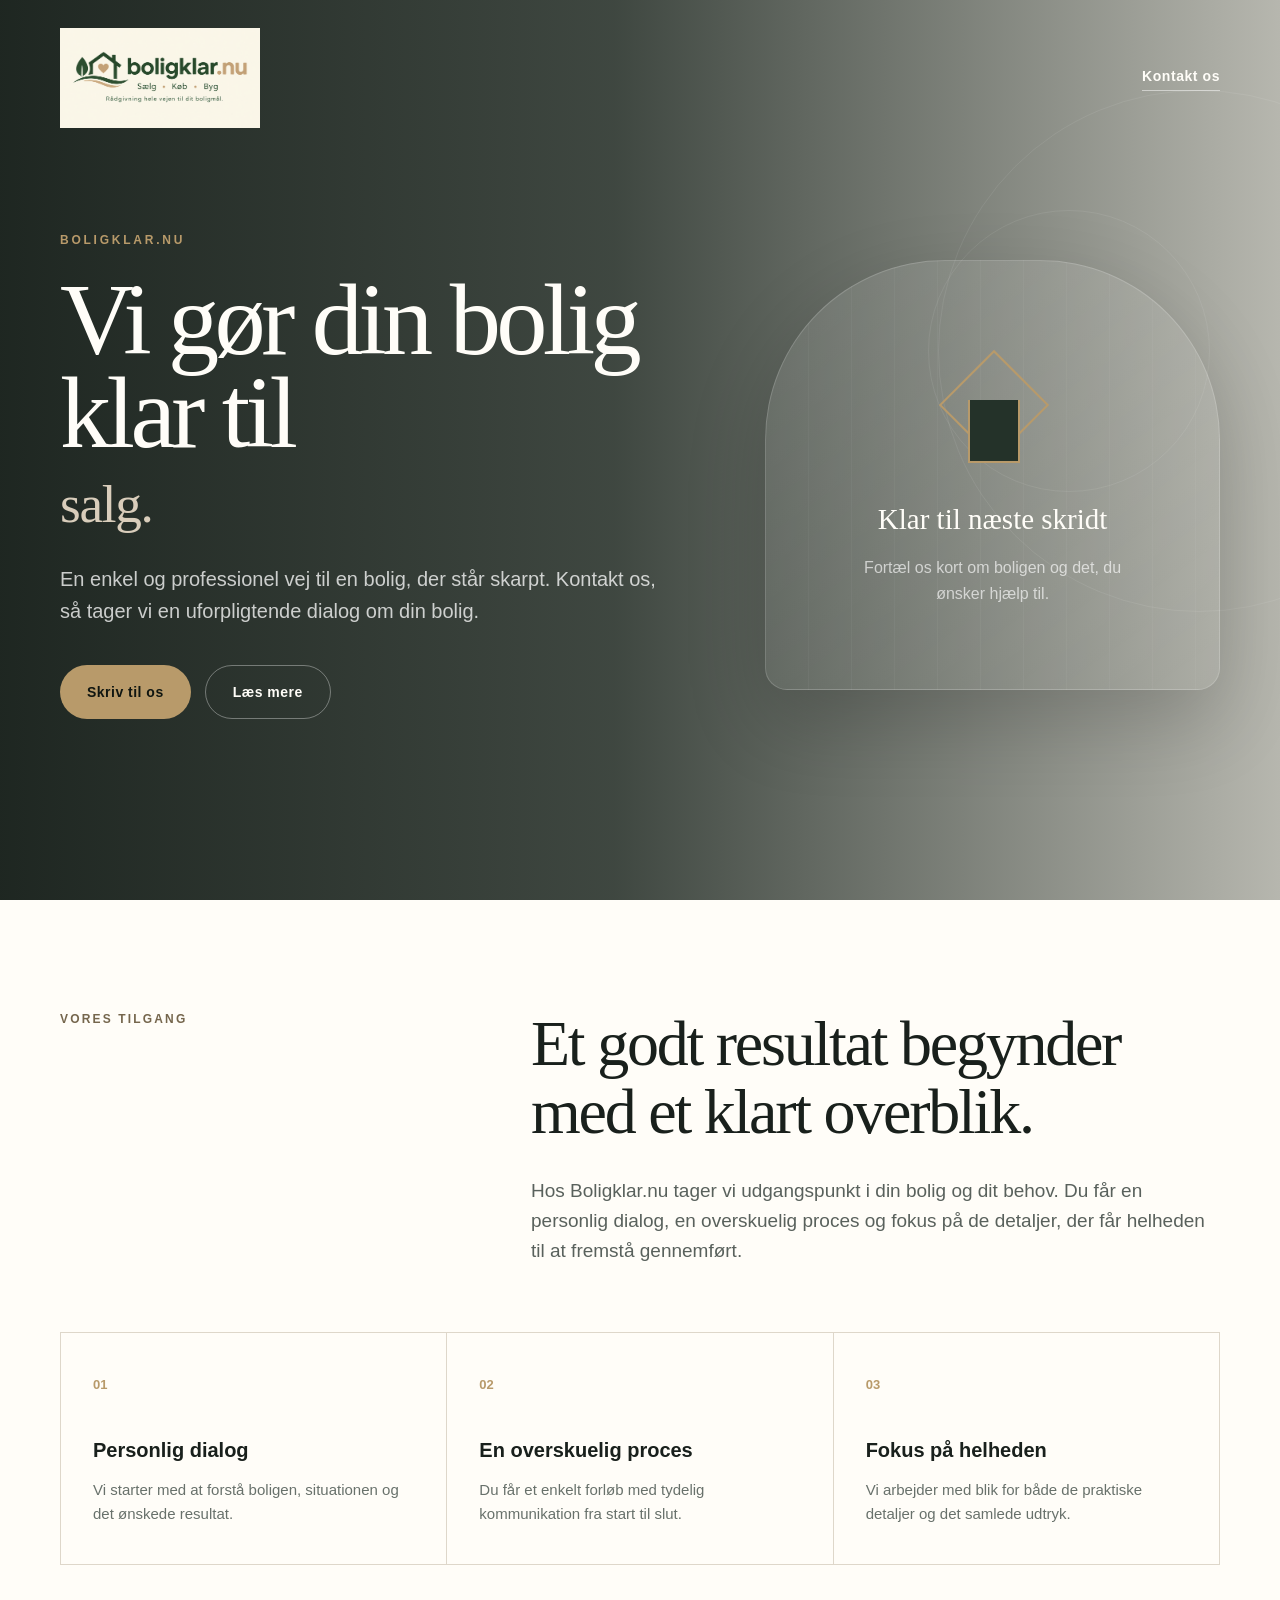
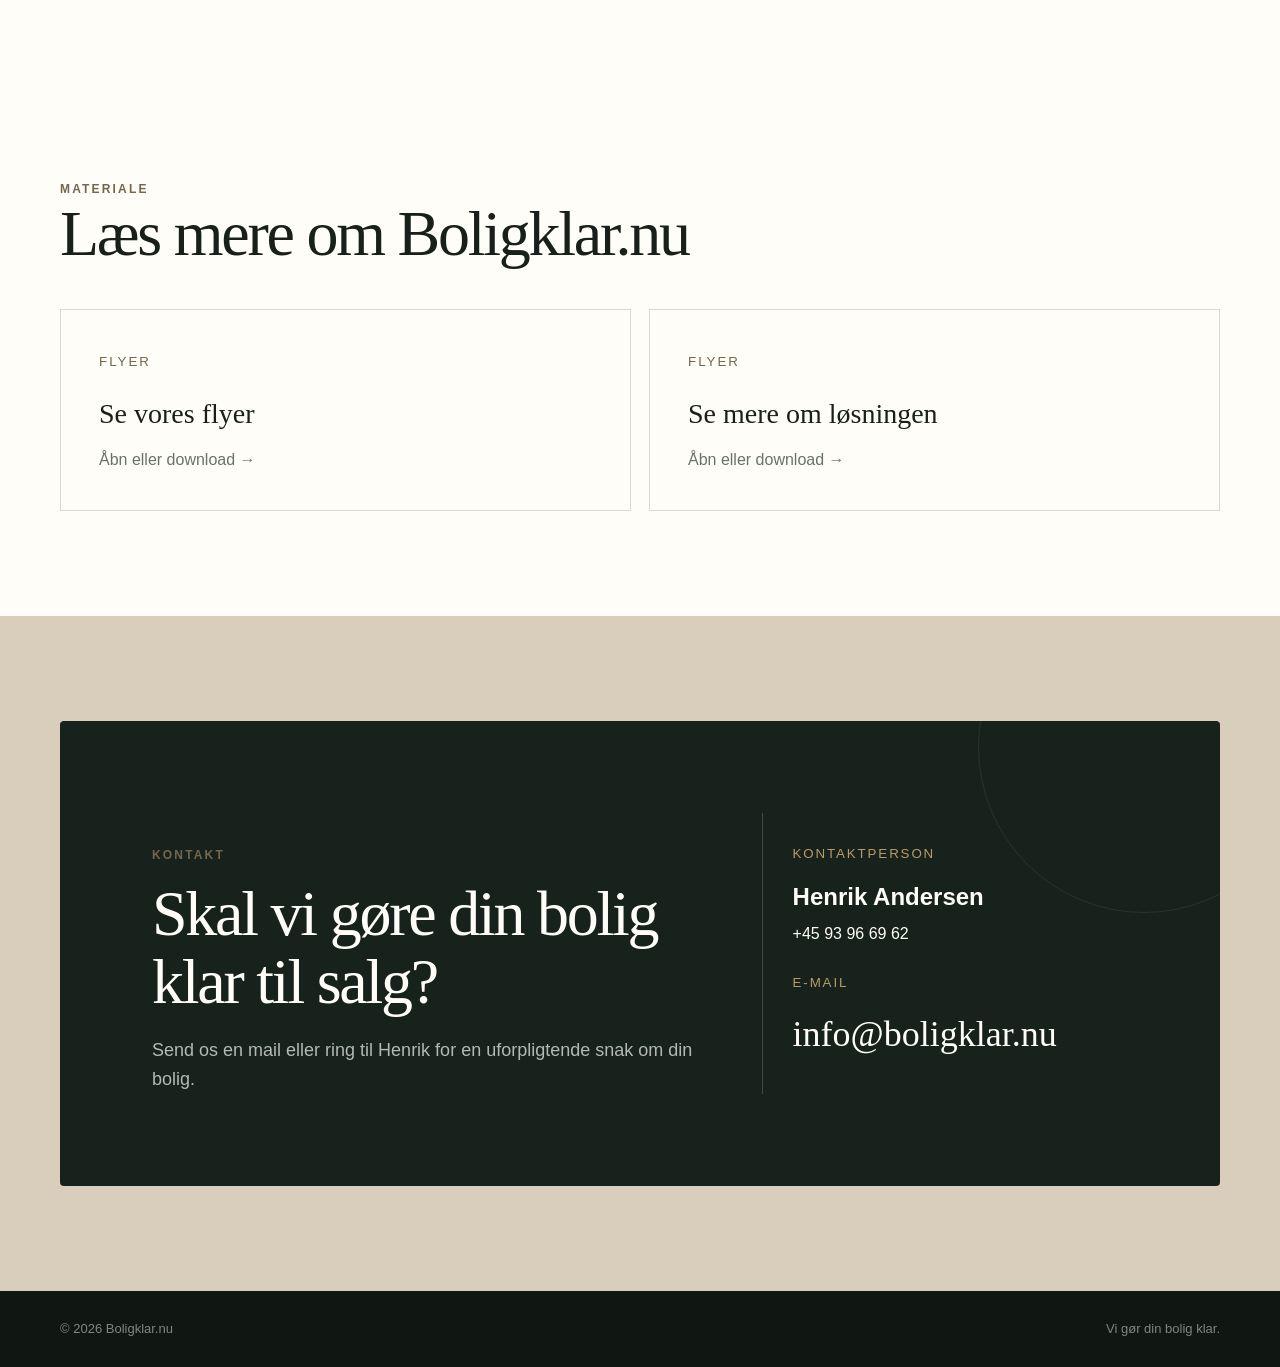
==== index.html @ 12548f7d "add logo and move styling to .css file" ====
<!DOCTYPE html>
<html lang="da">

<head>
  <meta charset="UTF-8">
  <meta name="viewport" content="width=device-width, initial-scale=1.0">
  <meta name="theme-color" content="#17221c">
  <meta name="description" content="Boligklar.nu – vi gør din bolig klar. Kontakt os for en uforpligtende dialog.">

  <title>Boligklar.nu | Vi gør din bolig klar til salg</title>

  <link rel="icon" type="image/png" href="/favicon.ico">
  <link rel="stylesheet" href="/css/style.css">
</head>

<body>
  <header>
    <div class="container nav">
      <a href="#top" class="nav-img">
        <img src="images/Logo.png" alt="Boligklar.nu">
      </a>

      <a class="nav-link" href="#kontakt">Kontakt os</a>
    </div>
  </header>

  <main id="top">
    <section class="hero">
      <div class="container hero-grid">
        <div>
          <p class="kicker">Boligklar.nu</p>
          <h1>Vi gør din bolig klar til <span>salg.</span></h1>

          <p class="lead">
            En enkel og professionel vej til en bolig, der står skarpt. Kontakt os, så tager vi en uforpligtende dialog
            om din bolig.
          </p>

          <div class="actions">
            <a class="button button-primary"
              href="mailto:info@boligklar.nu?subject=Forespørgsel%20fra%20boligklar.nu">Skriv til os</a>
            <a class="button button-secondary" href="#mere">Læs mere</a>
          </div>
        </div>

        <div class="hero-card" aria-label="Boligklar.nu">
          <div>
            <div class="house-mark" aria-hidden="true"></div>
            <strong>Klar til næste skridt</strong>
            <p>Fortæl os kort om boligen og det, du ønsker hjælp til.</p>
          </div>
        </div>
      </div>
    </section>

    <section class="promise" id="mere">
      <div class="container">
        <div class="section-grid">
          <p class="section-label">Vores tilgang</p>
          <div>
            <h2>Et godt resultat begynder med et klart overblik.</h2>
            
            <p class="body-copy">
              Hos Boligklar.nu tager vi udgangspunkt i din bolig og dit behov. Du får en personlig dialog, en
              overskuelig proces og fokus på de detaljer, der får helheden til at fremstå gennemført.
            </p>
          </div>
        </div>

        <div class="principles">
          <article class="principle">
            <span class="number">01</span>
            <h3>Personlig dialog</h3>
            <p>Vi starter med at forstå boligen, situationen og det ønskede resultat.</p>
          </article>

          <article class="principle">
            <span class="number">02</span>
            <h3>En overskuelig proces</h3>
            <p>Du får et enkelt forløb med tydelig kommunikation fra start til slut.</p>
          </article>

          <article class="principle">
            <span class="number">03</span>
            <h3>Fokus på helheden</h3>
            <p>Vi arbejder med blik for både de praktiske detaljer og det samlede udtryk.</p>
          </article>
        </div>
      </div>
    </section>

    <section class="downloads" id="flyers">
      <div class="container">
        <p class="section-label">Materiale</p>
        <h2>Læs mere om Boligklar.nu</h2>
        <div class="download-grid">
          <a class="download-card" href="images/boligklar-flyer-1.png" target="_blank" rel="noopener">
            <small>Flyer</small>
            <h3>Se vores flyer</h3>
            <span>Åbn eller download →</span>
          </a>
          <a class="download-card" href="images/boligklar-flyer-2.png" target="_blank" rel="noopener">
            <small>Flyer</small>
            <h3>Se mere om løsningen</h3>
            <span>Åbn eller download →</span>
          </a>
        </div>
      </div>
    </section>

    <section class="contact" id="kontakt">
      <div class="container">
        <div class="contact-box">
          <div>
            <p class="section-label">Kontakt</p>
            
            <h2>Skal vi gøre din bolig klar til salg?</h2>

            <p class="contact-copy">
              Send os en mail eller ring til Henrik for en uforpligtende snak om din bolig.
            </p>
          </div>

          <div class="contact-card">
            <small>Kontaktperson</small>

            <p style="font-size: 24px; margin-bottom: 5px;">
              <strong>Henrik Andersen</strong>
            </p>

            <p style="margin-bottom: 25px;">
              <a href="tel:+4593966962" style="color: inherit; text-decoration: none;">
                +45 93 96 69 62
              </a>
            </p>

            <small>E-mail</small>
            <a class="email" href="mailto:info@boligklar.nu?subject=Forespørgsel%20fra%20boligklar.nu">
              info@boligklar.nu
            </a>
          </div>
        </div>
      </div>
    </section>
  </main>

  <footer>
    <div class="container footer-row">
      <span>© <span id="year"></span> Boligklar.nu</span>
      <span>Vi gør din bolig klar.</span>
    </div>
  </footer>

  <script type='module' src='https://static.cloudflareinsights.com/beacon.min.js' data-cf-beacon='{"token": "9b9a0bc5cb804195b2cfb2f1520797e1"}'></script>
  <script>document.getElementById('year').textContent = new Date().getFullYear();</script>
</body>
</html>
---- css/style.css ----
:root {
      --green: #17221c;
      --green-soft: #243229;
      --cream: #f4f0e7;
      --sand: #d9cdbb;
      --gold: #b89a6a;
      --ink: #19201c;
      --white: #fffdf8;
    }

    * {
      box-sizing: border-box;
      margin: 0;
      padding: 0;
    }

    html {
      scroll-behavior: smooth;
    }

    body {
      font-family: Inter, ui-sans-serif, -apple-system, BlinkMacSystemFont, "Segoe UI", Arial, sans-serif;
      color: var(--ink);
      background: var(--cream);
      line-height: 1.6;
      -webkit-font-smoothing: antialiased;
    }

    a {
      color: inherit;
    }

    .container {
      width: min(1160px, calc(100% - 40px));
      margin-inline: auto;
    }

    header {
      position: absolute;
      z-index: 10;
      inset: 0 0 auto 0;
      padding: 28px 0;
      color: var(--white);
    }

    .nav {
      display: flex;
      align-items: center;
      justify-content: space-between;
      height: 100px;
      gap: 20px;
    }

    .nav-img {
      height: 100%;
    }

    .nav-img img {
      width: auto;
      height: 100%;
    }

    .brand {
      text-decoration: none;
      font-size: 20px;
      font-weight: 750;
      letter-spacing: .02em;
    }

    .brand span {
      color: var(--gold);
    }

    .nav-link {
      text-decoration: none;
      font-size: 14px;
      font-weight: 650;
      letter-spacing: .04em;
      padding-bottom: 3px;
      border-bottom: 1px solid rgba(255, 255, 255, .5);
    }

    .hero {
      min-height: 100svh;
      color: var(--white);
      background:
        linear-gradient(90deg, rgba(17, 26, 21, .94) 0%, rgba(23, 34, 28, .82) 48%, rgba(23, 34, 28, .28) 100%),
        url("images/boligklar-hero.jpg") center/cover no-repeat;
      display: grid;
      place-items: center;
      position: relative;
      overflow: hidden;
      padding: 140px 0 90px;
    }

    .hero::before,
    .hero::after {
      content: "";
      position: absolute;
      border: 1px solid rgba(255, 255, 255, .08);
      border-radius: 50%;
    }

    .hero::before {
      width: 520px;
      height: 520px;
      right: -180px;
      top: 90px;
    }

    .hero::after {
      width: 280px;
      height: 280px;
      right: 70px;
      top: 210px;
    }

    .hero-grid {
      display: grid;
      grid-template-columns: 1.15fr .85fr;
      gap: 90px;
      align-items: center;
      position: relative;
      z-index: 1;
    }

    .kicker {
      color: var(--gold);
      text-transform: uppercase;
      letter-spacing: .23em;
      font-size: 12px;
      font-weight: 750;
      margin-bottom: 24px;
    }

    h1 {
      font-family: Georgia, "Times New Roman", serif;
      font-weight: 400;
      font-size: clamp(58px, 8vw, 112px);
      line-height: .9;
      letter-spacing: -.045em;
      max-width: 830px;
    }

    h1 span {
      display: block;
      color: var(--sand);
      font-size: .52em;
      margin-top: 22px;
      letter-spacing: -.025em;
    }

    .lead {
      max-width: 610px;
      margin: 34px 0 38px;
      color: rgba(255, 255, 255, .76);
      font-size: clamp(17px, 2vw, 20px);
    }

    .actions {
      display: flex;
      flex-wrap: wrap;
      gap: 14px;
    }

    .button {
      display: inline-flex;
      align-items: center;
      justify-content: center;
      min-height: 54px;
      padding: 0 27px;
      text-decoration: none;
      border-radius: 999px;
      font-size: 14px;
      font-weight: 750;
      letter-spacing: .035em;
      transition: transform .2s ease, background .2s ease;
    }

    .button:hover {
      transform: translateY(-2px);
    }

    .button-primary {
      background: var(--gold);
      color: #101611;
    }

    .button-secondary {
      border: 1px solid rgba(255, 255, 255, .35);
      color: var(--white);
    }

    .hero-card {
      min-height: 430px;
      border-radius: 180px 180px 22px 22px;
      border: 1px solid rgba(255, 255, 255, .17);
      background:
        linear-gradient(145deg, rgba(255, 255, 255, .11), rgba(255, 255, 255, .02)),
        repeating-linear-gradient(90deg, transparent 0 42px, rgba(255, 255, 255, .035) 42px 43px);
      display: grid;
      place-items: center;
      padding: 55px 40px;
      text-align: center;
      box-shadow: 0 30px 80px rgba(0, 0, 0, .18);
    }

    .house-mark {
      width: 120px;
      height: 120px;
      position: relative;
      margin: 0 auto 32px;
    }

    .house-mark::before {
      content: "";
      position: absolute;
      width: 74px;
      height: 74px;
      border: 2px solid var(--gold);
      transform: rotate(45deg);
      left: 22px;
      top: 22px;
    }

    .house-mark::after {
      content: "";
      position: absolute;
      width: 48px;
      height: 61px;
      background: var(--green-soft);
      border: 2px solid var(--gold);
      border-top: 0;
      left: 35px;
      bottom: 1px;
    }

    .hero-card strong {
      display: block;
      font-family: Georgia, "Times New Roman", serif;
      font-size: 29px;
      font-weight: 400;
      margin-bottom: 13px;
    }

    .hero-card p {
      color: rgba(255, 255, 255, .65);
      max-width: 260px;
    }

    .promise {
      background: var(--white);
      padding: 110px 0;
    }

    .section-grid {
      display: grid;
      grid-template-columns: .7fr 1.3fr;
      gap: 100px;
      align-items: start;
    }

    .section-label {
      color: #75664d;
      text-transform: uppercase;
      letter-spacing: .18em;
      font-size: 12px;
      font-weight: 800;
    }

    h2 {
      font-family: Georgia, "Times New Roman", serif;
      font-size: clamp(38px, 5vw, 68px);
      font-weight: 400;
      line-height: 1.06;
      letter-spacing: -.035em;
      margin-bottom: 30px;
    }

    .body-copy {
      font-size: 19px;
      color: #59615c;
      max-width: 705px;
    }

    .principles {
      display: grid;
      grid-template-columns: repeat(3, 1fr);
      gap: 1px;
      margin-top: 65px;
      background: #ded7ca;
      border: 1px solid #ded7ca;
    }

    .principle {
      background: var(--white);
      padding: 38px 32px;
      min-height: 220px;
    }

    .principle .number {
      color: var(--gold);
      font-size: 13px;
      font-weight: 800;
    }

    .principle h3 {
      font-size: 20px;
      margin: 38px 0 12px;
    }

    .principle p {
      color: #68716b;
      font-size: 15px;
    }

    .showcase {
      background: var(--cream);
      padding: 110px 0;
    }

    .showcase-head {
      max-width: 760px;
      margin-bottom: 48px;
    }

    .showcase-grid {
      display: grid;
      grid-template-columns: 1.35fr .65fr;
      gap: 18px;
    }

    .showcase-grid img {
      width: 100%;
      height: 100%;
      min-height: 270px;
      object-fit: cover;
      display: block;
    }

    .showcase-main {
      min-height: 560px;
    }

    .showcase-side {
      display: grid;
      gap: 18px;
    }

    .downloads {
      background: var(--white);
      padding: 105px 0;
    }

    .download-grid {
      display: grid;
      grid-template-columns: repeat(2, 1fr);
      gap: 18px;
      margin-top: 42px;
    }

    .download-card {
      border: 1px solid #ded7ca;
      padding: 38px;
      text-decoration: none;
      background: var(--white);
      transition: .2s;
    }

    .download-card:hover {
      transform: translateY(-3px);
      border-color: var(--gold);
    }

    .download-card small {
      color: #75664d;
      text-transform: uppercase;
      letter-spacing: .15em;
    }

    .download-card h3 {
      margin: 18px 0 10px;
      font-family: Georgia, serif;
      font-size: 28px;
      font-weight: 400;
    }

    .download-card span {
      color: #68716b;
    }

    .contact {
      background: var(--sand);
      padding: 105px 0;
    }

    .contact-box {
      background: var(--green);
      color: var(--white);
      border-radius: 4px;
      padding: clamp(38px, 8vw, 92px);
      display: grid;
      grid-template-columns: 1.2fr .8fr;
      gap: 60px;
      align-items: end;
      position: relative;
      overflow: hidden;
    }

    .contact-box::after {
      content: "";
      position: absolute;
      width: 330px;
      height: 330px;
      border: 1px solid rgba(255, 255, 255, .08);
      border-radius: 50%;
      right: -90px;
      top: -140px;
    }

    .contact h2 {
      margin: 15px 0 20px;
      max-width: 650px;
    }

    .contact-copy {
      color: rgba(255, 255, 255, .68);
      max-width: 590px;
      font-size: 18px;
    }

    .contact-card {
      position: relative;
      z-index: 1;
      padding: 30px;
      border-left: 1px solid rgba(255, 255, 255, .18);
    }

    .contact-card small {
      display: block;
      color: var(--gold);
      text-transform: uppercase;
      letter-spacing: .14em;
      margin-bottom: 13px;
    }

    .email {
      font-family: Georgia, "Times New Roman", serif;
      font-size: clamp(24px, 3vw, 36px);
      text-decoration: none;
      overflow-wrap: anywhere;
    }

    footer {
      background: #101611;
      color: rgba(255, 255, 255, .48);
      padding: 28px 0;
      font-size: 13px;
    }

    .footer-row {
      display: flex;
      justify-content: space-between;
      gap: 20px;
      flex-wrap: wrap;
    }

    @media (max-width: 850px) {

      .hero-grid,
      .section-grid,
      .contact-box {
        grid-template-columns: 1fr;
      }

      .hero-grid {
        gap: 55px;
      }

      .hero-card {
        min-height: 330px;
        max-width: 490px;
        width: 100%;
        margin: auto;
      }

      .section-grid {
        gap: 25px;
      }

      .principles,
      .download-grid {
        grid-template-columns: 1fr;
      }

      .showcase-grid {
        grid-template-columns: 1fr;
      }

      .showcase-main {
        min-height: 360px;
      }

      .showcase-side {
        grid-template-columns: 1fr 1fr;
      }

      .principle {
        min-height: auto;
      }

      .contact-card {
        border-left: 0;
        border-top: 1px solid rgba(255, 255, 255, .18);
        padding: 28px 0 0;
      }
    }

    @media (max-width: 520px) {
      .container {
        width: min(100% - 28px, 1160px);
      }

      header {
        padding-top: 21px;
      }

      .nav-link {
        display: none;
      }

      .hero {
        padding-top: 112px;
      }

      .actions {
        flex-direction: column;
      }

      .button {
        width: 100%;
      }

      .promise,
      .showcase,
      .downloads,
      .contact {
        padding: 75px 0;
      }

      .showcase-side {
        grid-template-columns: 1fr;
      }
    }
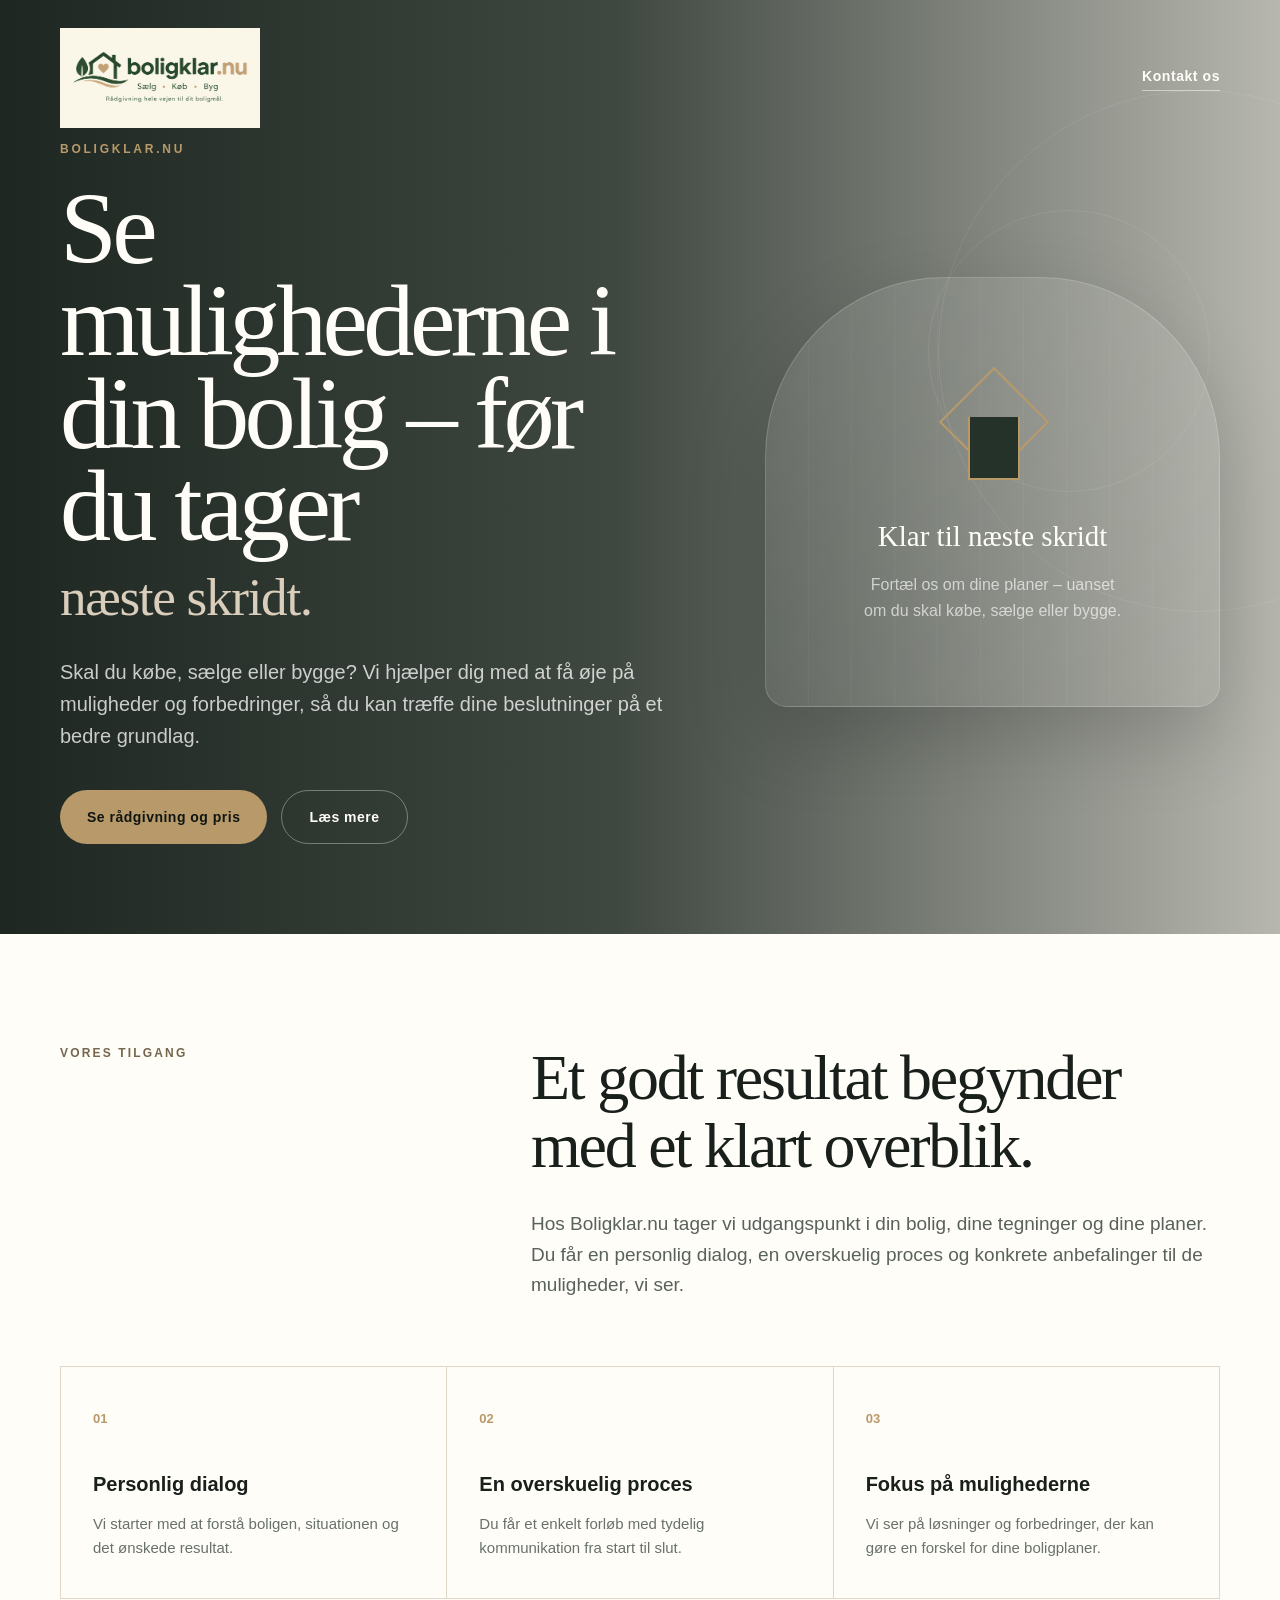
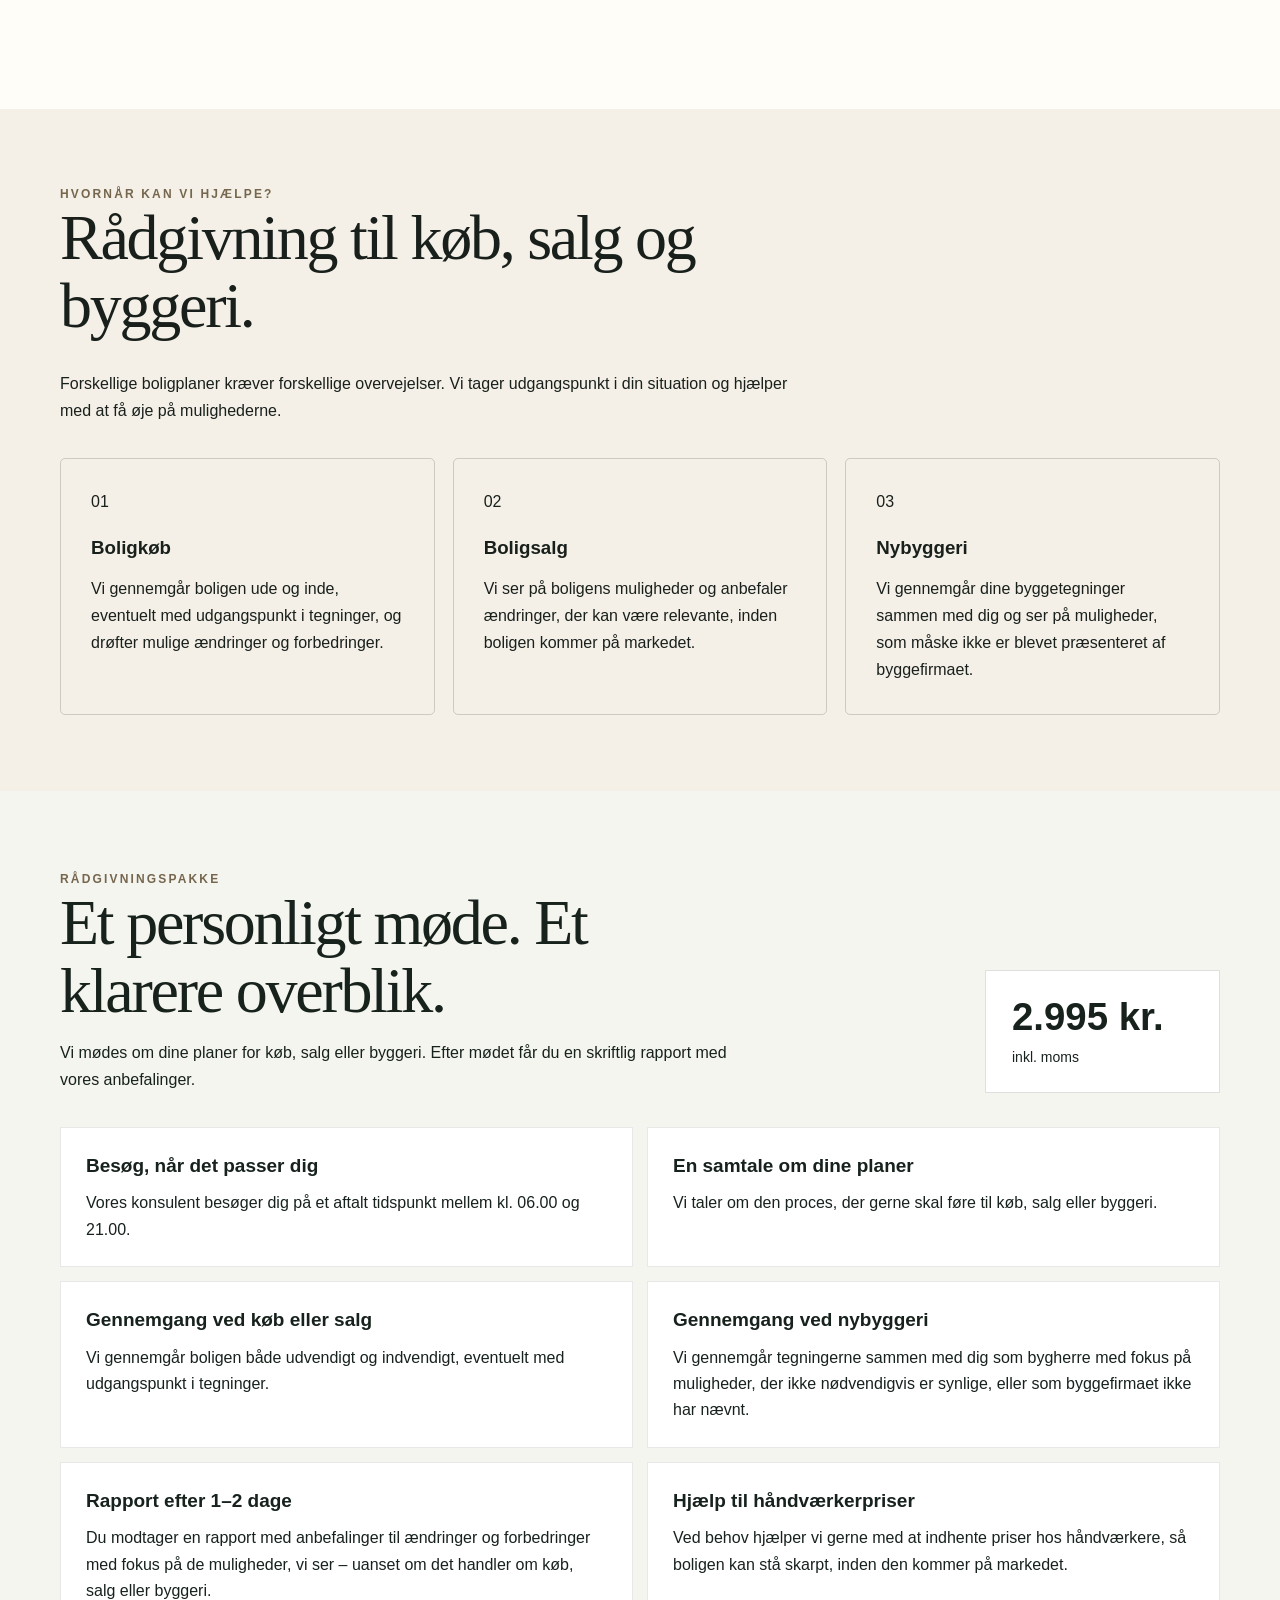
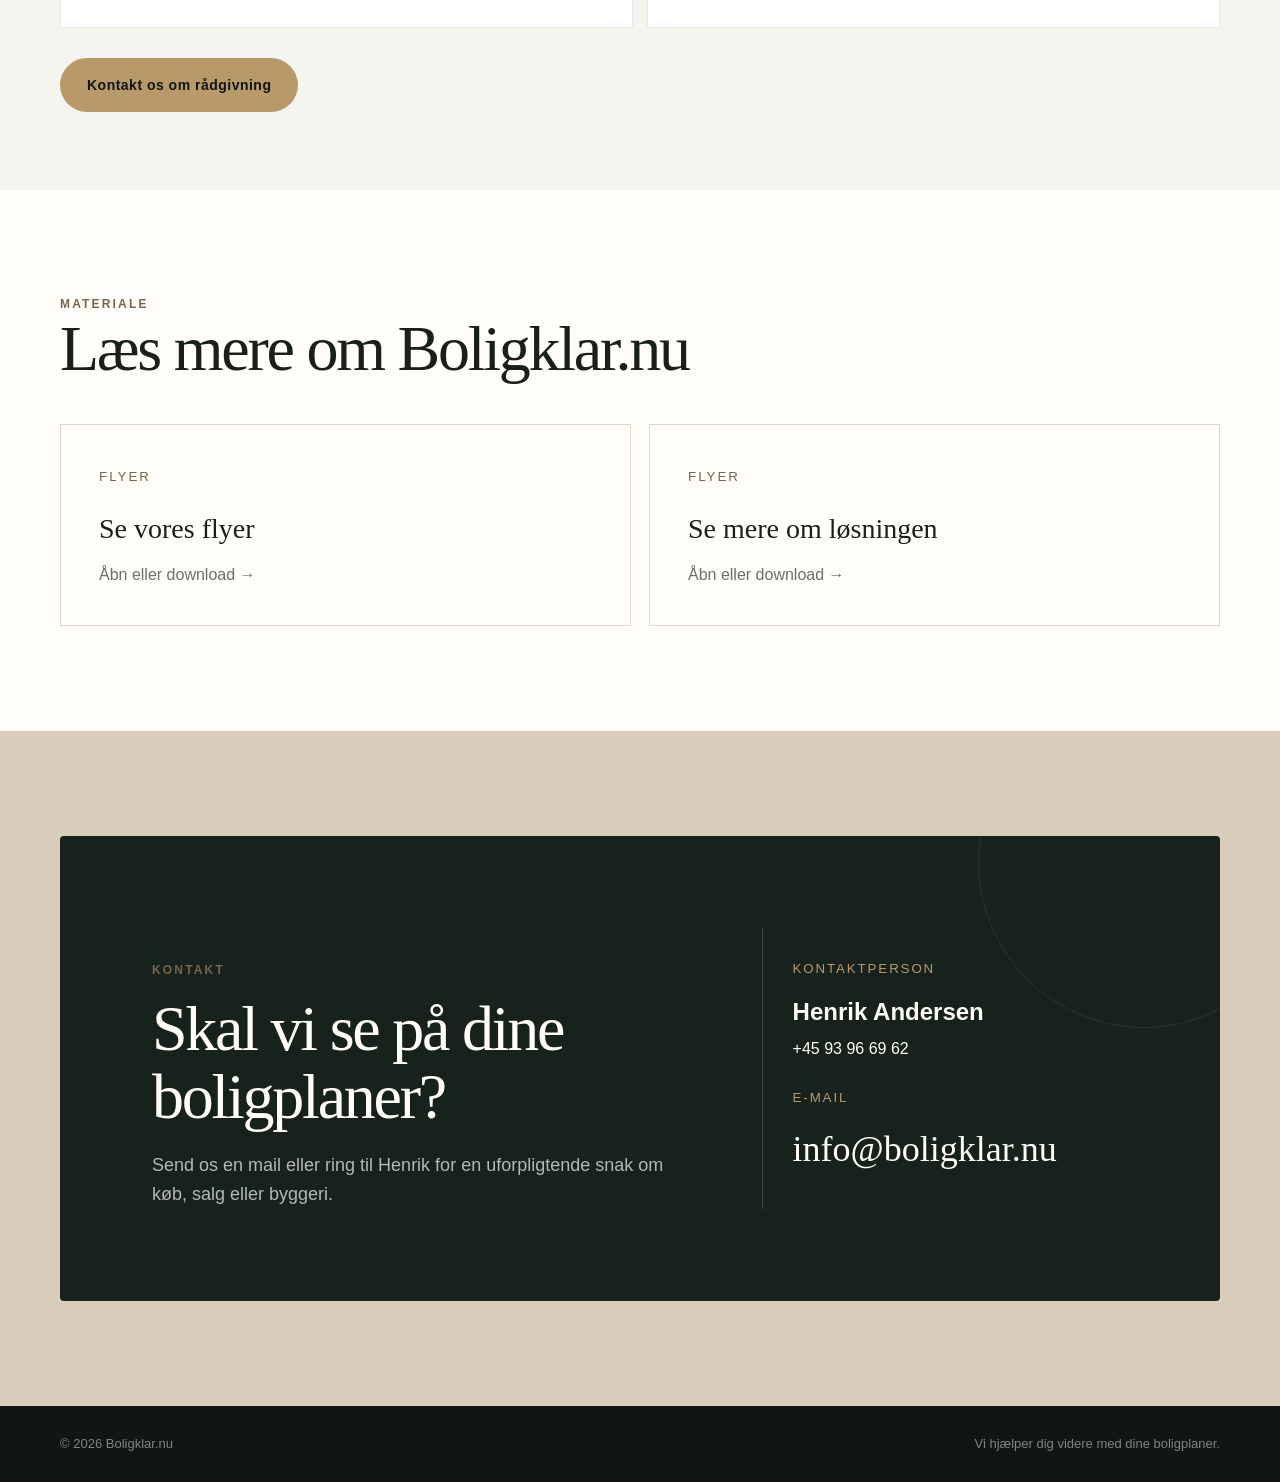
==== commit 421b3511: "Revise index.html for content and layout updates Updated the content and structure of the index.html" ====
--- a/index.html
+++ b/index.html
@@ -1,53 +1,70 @@
+
 <!DOCTYPE html>
 <html lang="da">
-
 <head>
   <meta charset="UTF-8">
   <meta name="viewport" content="width=device-width, initial-scale=1.0">
   <meta name="theme-color" content="#17221c">
-  <meta name="description" content="Boligklar.nu – vi gør din bolig klar. Kontakt os for en uforpligtende dialog.">
-
-  <title>Boligklar.nu | Vi gør din bolig klar til salg</title>
-
+  <meta name="description" content="Boligklar.nu tilbyder personlig boligrådgivning ved køb, salg og nybyggeri. Konsulentbesøg og rapport med anbefalinger for 2.995 kr. inkl. moms.">
+  <title>Boligklar.nu | Rådgivning ved boligkøb, boligsalg og nybyggeri</title>
   <link rel="icon" type="image/png" href="/favicon.ico">
-  <link rel="stylesheet" href="/css/style.css">
+  <link rel="stylesheet" type="text/css" href="/css/style.css">
+  <style>
+    /* Nye sektioner alene: eksisterende styles i /css/style.css bevares. */
+    .bk-services { padding: 76px 0; }
+    .bk-services-intro { max-width: 740px; margin-bottom: 34px; }
+    .bk-services-intro p:last-child { line-height: 1.7; }
+    .bk-service-grid { display: grid; grid-template-columns: repeat(3, minmax(0,1fr)); gap: 18px; }
+    .bk-service { padding: 30px; border: 1px solid rgba(23,34,28,.18); border-radius: 5px; }
+    .bk-service .number { display: block; margin-bottom: 18px; }
+    .bk-service h3 { margin: 0 0 12px; }
+    .bk-service p { margin: 0; line-height: 1.7; }
+    .bk-package { padding: 78px 0; background: #f5f5f0; color: #17221c; }
+    .bk-package-heading { display: flex; justify-content: space-between; align-items: end; gap: 32px; margin-bottom: 34px; }
+    .bk-package-heading > div:first-child { max-width: 680px; }
+    .bk-package-heading h2 { margin-bottom: 14px; }
+    .bk-package-heading p { line-height: 1.7; }
+    .bk-price { min-width: 235px; padding: 24px 26px; background: #fff; border: 1px solid rgba(23,34,28,.14); }
+    .bk-price strong { display: block; font-size: clamp(29px, 3vw, 39px); line-height: 1.15; white-space: nowrap; }
+    .bk-price span { display: block; margin-top: 7px; font-size: 14px; }
+    .bk-inclusions { display: grid; grid-template-columns: repeat(2, minmax(0,1fr)); gap: 14px; margin-bottom: 30px; }
+    .bk-inclusion { padding: 23px 25px; background: #fff; border: 1px solid rgba(23,34,28,.1); }
+    .bk-inclusion h3 { margin: 0 0 9px; font-size: 19px; }
+    .bk-inclusion p { margin: 0; line-height: 1.65; }
+    .bk-package-actions { display: flex; gap: 14px; flex-wrap: wrap; }
+    @media (max-width: 760px) {
+      .bk-services, .bk-package { padding: 52px 0; }
+      .bk-service-grid, .bk-inclusions { grid-template-columns: 1fr; }
+      .bk-package-heading { display: block; }
+      .bk-price { margin-top: 24px; max-width: 310px; }
+      .bk-service { padding: 24px; }
+    }
+  </style>
 </head>
-
 <body>
   <header>
     <div class="container nav">
-      <a href="#top" class="nav-img">
-        <img src="images/Logo.png" alt="Boligklar.nu">
-      </a>
-
+      <a href="#top" class="nav-img"><img src="images/Logo.png" alt="Boligklar.nu"></a>
       <a class="nav-link" href="#kontakt">Kontakt os</a>
     </div>
   </header>
-
   <main id="top">
     <section class="hero">
       <div class="container hero-grid">
         <div>
           <p class="kicker">Boligklar.nu</p>
-          <h1>Vi gør din bolig klar til <span>salg.</span></h1>
-
-          <p class="lead">
-            En enkel og professionel vej til en bolig, der står skarpt. Kontakt os, så tager vi en uforpligtende dialog
-            om din bolig.
-          </p>
-
+          <h1>Se mulighederne i din bolig – før du tager <span>næste skridt.</span></h1>
+          <p class="lead">Skal du købe, sælge eller bygge? Vi hjælper dig med at få øje på muligheder og forbedringer, så du kan træffe dine beslutninger på et bedre grundlag.</p>
           <div class="actions">
-            <a class="button button-primary"
-              href="mailto:info@boligklar.nu?subject=Forespørgsel%20fra%20boligklar.nu">Skriv til os</a>
+            <a class="button button-primary" href="#raadgivning">Se rådgivning og pris</a>
             <a class="button button-secondary" href="#mere">Læs mere</a>
           </div>
         </div>
-
         <div class="hero-card" aria-label="Boligklar.nu">
           <div>
             <div class="house-mark" aria-hidden="true"></div>
             <strong>Klar til næste skridt</strong>
-            <p>Fortæl os kort om boligen og det, du ønsker hjælp til.</p>
+            <p>Fortæl os om dine planer – uanset om du skal købe, sælge eller bygge.</p>
           </div>
         </div>
       </div>
@@ -59,33 +76,51 @@
           <p class="section-label">Vores tilgang</p>
           <div>
             <h2>Et godt resultat begynder med et klart overblik.</h2>
-            
-            <p class="body-copy">
-              Hos Boligklar.nu tager vi udgangspunkt i din bolig og dit behov. Du får en personlig dialog, en
-              overskuelig proces og fokus på de detaljer, der får helheden til at fremstå gennemført.
-            </p>
+            <p class="body-copy">Hos Boligklar.nu tager vi udgangspunkt i din bolig, dine tegninger og dine planer. Du får en personlig dialog, en overskuelig proces og konkrete anbefalinger til de muligheder, vi ser.</p>
           </div>
         </div>
+        <div class="principles">
+          <article class="principle"><span class="number">01</span><h3>Personlig dialog</h3><p>Vi starter med at forstå boligen, situationen og det ønskede resultat.</p></article>
+          <article class="principle"><span class="number">02</span><h3>En overskuelig proces</h3><p>Du får et enkelt forløb med tydelig kommunikation fra start til slut.</p></article>
+          <article class="principle"><span class="number">03</span><h3>Fokus på mulighederne</h3><p>Vi ser på løsninger og forbedringer, der kan gøre en forskel for dine boligplaner.</p></article>
+        </div>
+      </div>
+    </section>
 
-        <div class="principles">
-          <article class="principle">
-            <span class="number">01</span>
-            <h3>Personlig dialog</h3>
-            <p>Vi starter med at forstå boligen, situationen og det ønskede resultat.</p>
-          </article>
+    <section class="bk-services" aria-labelledby="bk-services-title">
+      <div class="container">
+        <div class="bk-services-intro">
+          <p class="section-label">Hvornår kan vi hjælpe?</p>
+          <h2 id="bk-services-title">Rådgivning til køb, salg og byggeri.</h2>
+          <p>Forskellige boligplaner kræver forskellige overvejelser. Vi tager udgangspunkt i din situation og hjælper med at få øje på mulighederne.</p>
+        </div>
+        <div class="bk-service-grid">
+          <article class="bk-service"><span class="number">01</span><h3>Boligkøb</h3><p>Vi gennemgår boligen ude og inde, eventuelt med udgangspunkt i tegninger, og drøfter mulige ændringer og forbedringer.</p></article>
+          <article class="bk-service"><span class="number">02</span><h3>Boligsalg</h3><p>Vi ser på boligens muligheder og anbefaler ændringer, der kan være relevante, inden boligen kommer på markedet.</p></article>
+          <article class="bk-service"><span class="number">03</span><h3>Nybyggeri</h3><p>Vi gennemgår dine byggetegninger sammen med dig og ser på muligheder, som måske ikke er blevet præsenteret af byggefirmaet.</p></article>
+        </div>
+      </div>
+    </section>
 
-          <article class="principle">
-            <span class="number">02</span>
-            <h3>En overskuelig proces</h3>
-            <p>Du får et enkelt forløb med tydelig kommunikation fra start til slut.</p>
-          </article>
-
-          <article class="principle">
-            <span class="number">03</span>
-            <h3>Fokus på helheden</h3>
-            <p>Vi arbejder med blik for både de praktiske detaljer og det samlede udtryk.</p>
-          </article>
+    <section class="bk-package" id="raadgivning" aria-labelledby="bk-package-title">
+      <div class="container">
+        <div class="bk-package-heading">
+          <div>
+            <p class="section-label">Rådgivningspakke</p>
+            <h2 id="bk-package-title">Et personligt møde. Et klarere overblik.</h2>
+            <p>Vi mødes om dine planer for køb, salg eller byggeri. Efter mødet får du en skriftlig rapport med vores anbefalinger.</p>
+          </div>
+          <div class="bk-price" aria-label="Pris 2.995 kroner inklusive moms"><strong>2.995 kr.</strong><span>inkl. moms</span></div>
         </div>
+        <div class="bk-inclusions">
+          <article class="bk-inclusion"><h3>Besøg, når det passer dig</h3><p>Vores konsulent besøger dig på et aftalt tidspunkt mellem kl. 06.00 og 21.00.</p></article>
+          <article class="bk-inclusion"><h3>En samtale om dine planer</h3><p>Vi taler om den proces, der gerne skal føre til køb, salg eller byggeri.</p></article>
+          <article class="bk-inclusion"><h3>Gennemgang ved køb eller salg</h3><p>Vi gennemgår boligen både udvendigt og indvendigt, eventuelt med udgangspunkt i tegninger.</p></article>
+          <article class="bk-inclusion"><h3>Gennemgang ved nybyggeri</h3><p>Vi gennemgår tegningerne sammen med dig som bygherre med fokus på muligheder, der ikke nødvendigvis er synlige, eller som byggefirmaet ikke har nævnt.</p></article>
+          <article class="bk-inclusion"><h3>Rapport efter 1–2 dage</h3><p>Du modtager en rapport med anbefalinger til ændringer og forbedringer med fokus på de muligheder, vi ser – uanset om det handler om køb, salg eller byggeri.</p></article>
+          <article class="bk-inclusion"><h3>Hjælp til håndværkerpriser</h3><p>Ved behov hjælper vi gerne med at indhente priser hos håndværkere, så boligen kan stå skarpt, inden den kommer på markedet.</p></article>
+        </div>
+        <div class="bk-package-actions"><a class="button button-primary" href="mailto:info@boligklar.nu?subject=Foresp%C3%B8rgsel%20om%20boligr%C3%A5dgivning">Kontakt os om rådgivning</a></div>
       </div>
     </section>
 
@@ -94,16 +129,8 @@
         <p class="section-label">Materiale</p>
         <h2>Læs mere om Boligklar.nu</h2>
         <div class="download-grid">
-          <a class="download-card" href="images/boligklar-flyer-1.png" target="_blank" rel="noopener">
-            <small>Flyer</small>
-            <h3>Se vores flyer</h3>
-            <span>Åbn eller download →</span>
-          </a>
-          <a class="download-card" href="images/boligklar-flyer-2.png" target="_blank" rel="noopener">
-            <small>Flyer</small>
-            <h3>Se mere om løsningen</h3>
-            <span>Åbn eller download →</span>
-          </a>
+          <a class="download-card" href="images/boligklar-flyer-1.png" target="_blank" rel="noopener"><small>Flyer</small><h3>Se vores flyer</h3><span>Åbn eller download →</span></a>
+          <a class="download-card" href="images/boligklar-flyer-2.png" target="_blank" rel="noopener"><small>Flyer</small><h3>Se mere om løsningen</h3><span>Åbn eller download →</span></a>
         </div>
       </div>
     </section>
@@ -113,45 +140,22 @@
         <div class="contact-box">
           <div>
             <p class="section-label">Kontakt</p>
-            
-            <h2>Skal vi gøre din bolig klar til salg?</h2>
-
-            <p class="contact-copy">
-              Send os en mail eller ring til Henrik for en uforpligtende snak om din bolig.
-            </p>
+            <h2>Skal vi se på dine boligplaner?</h2>
+            <p class="contact-copy">Send os en mail eller ring til Henrik for en uforpligtende snak om køb, salg eller byggeri.</p>
           </div>
-
           <div class="contact-card">
             <small>Kontaktperson</small>
-
-            <p style="font-size: 24px; margin-bottom: 5px;">
-              <strong>Henrik Andersen</strong>
-            </p>
-
-            <p style="margin-bottom: 25px;">
-              <a href="tel:+4593966962" style="color: inherit; text-decoration: none;">
-                +45 93 96 69 62
-              </a>
-            </p>
-
+            <p style="font-size: 24px; margin-bottom: 5px;"><strong>Henrik Andersen</strong></p>
+            <p style="margin-bottom: 25px;"><a href="tel:+4593966962" style="color: inherit; text-decoration: none;">+45 93 96 69 62</a></p>
             <small>E-mail</small>
-            <a class="email" href="mailto:info@boligklar.nu?subject=Forespørgsel%20fra%20boligklar.nu">
-              info@boligklar.nu
-            </a>
+            <a class="email" href="mailto:info@boligklar.nu?subject=Foresp%C3%B8rgsel%20fra%20boligklar.nu">info@boligklar.nu</a>
           </div>
         </div>
       </div>
     </section>
   </main>
-
-  <footer>
-    <div class="container footer-row">
-      <span>© <span id="year"></span> Boligklar.nu</span>
-      <span>Vi gør din bolig klar.</span>
-    </div>
-  </footer>
-
+  <footer><div class="container footer-row"><span>© <span id="year"></span> Boligklar.nu</span><span>Vi hjælper dig videre med dine boligplaner.</span></div></footer>
   <script type='module' src='https://static.cloudflareinsights.com/beacon.min.js' data-cf-beacon='{"token": "9b9a0bc5cb804195b2cfb2f1520797e1"}'></script>
   <script>document.getElementById('year').textContent = new Date().getFullYear();</script>
 </body>
-</html>+</html>
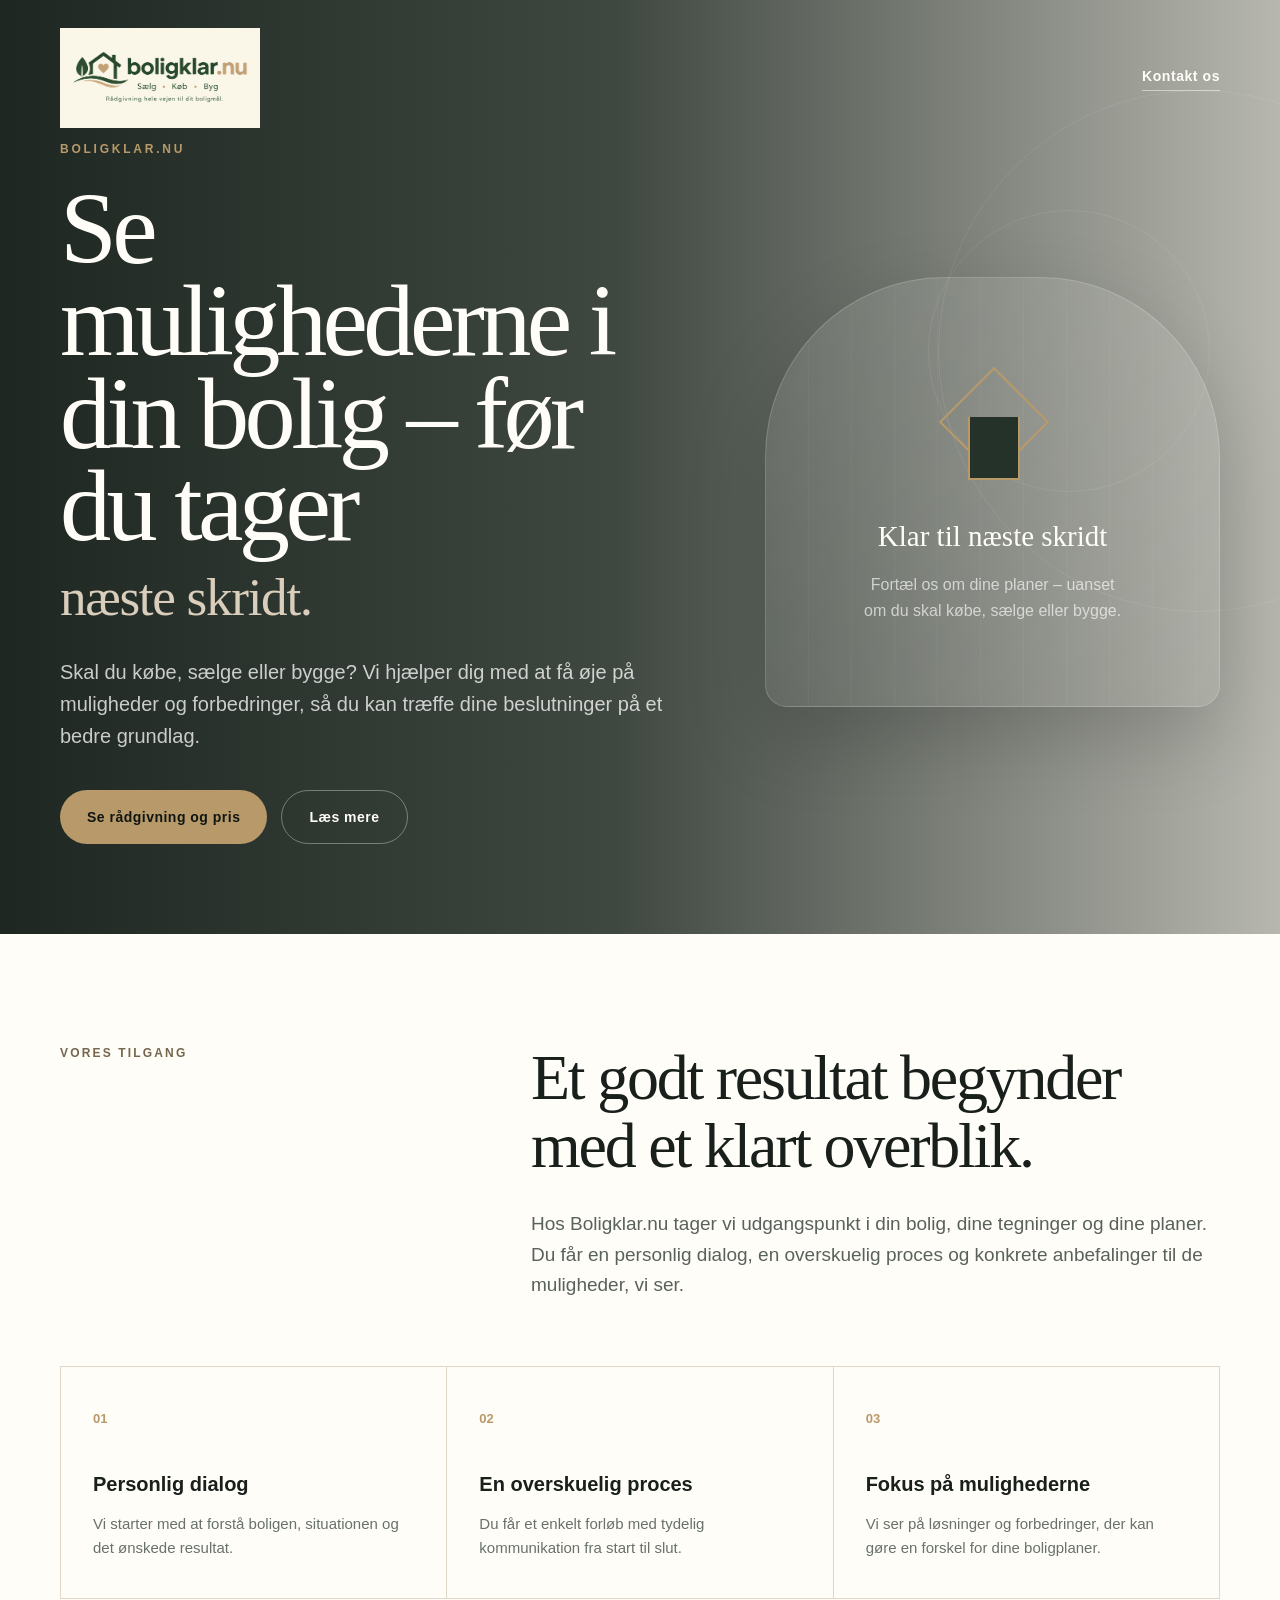
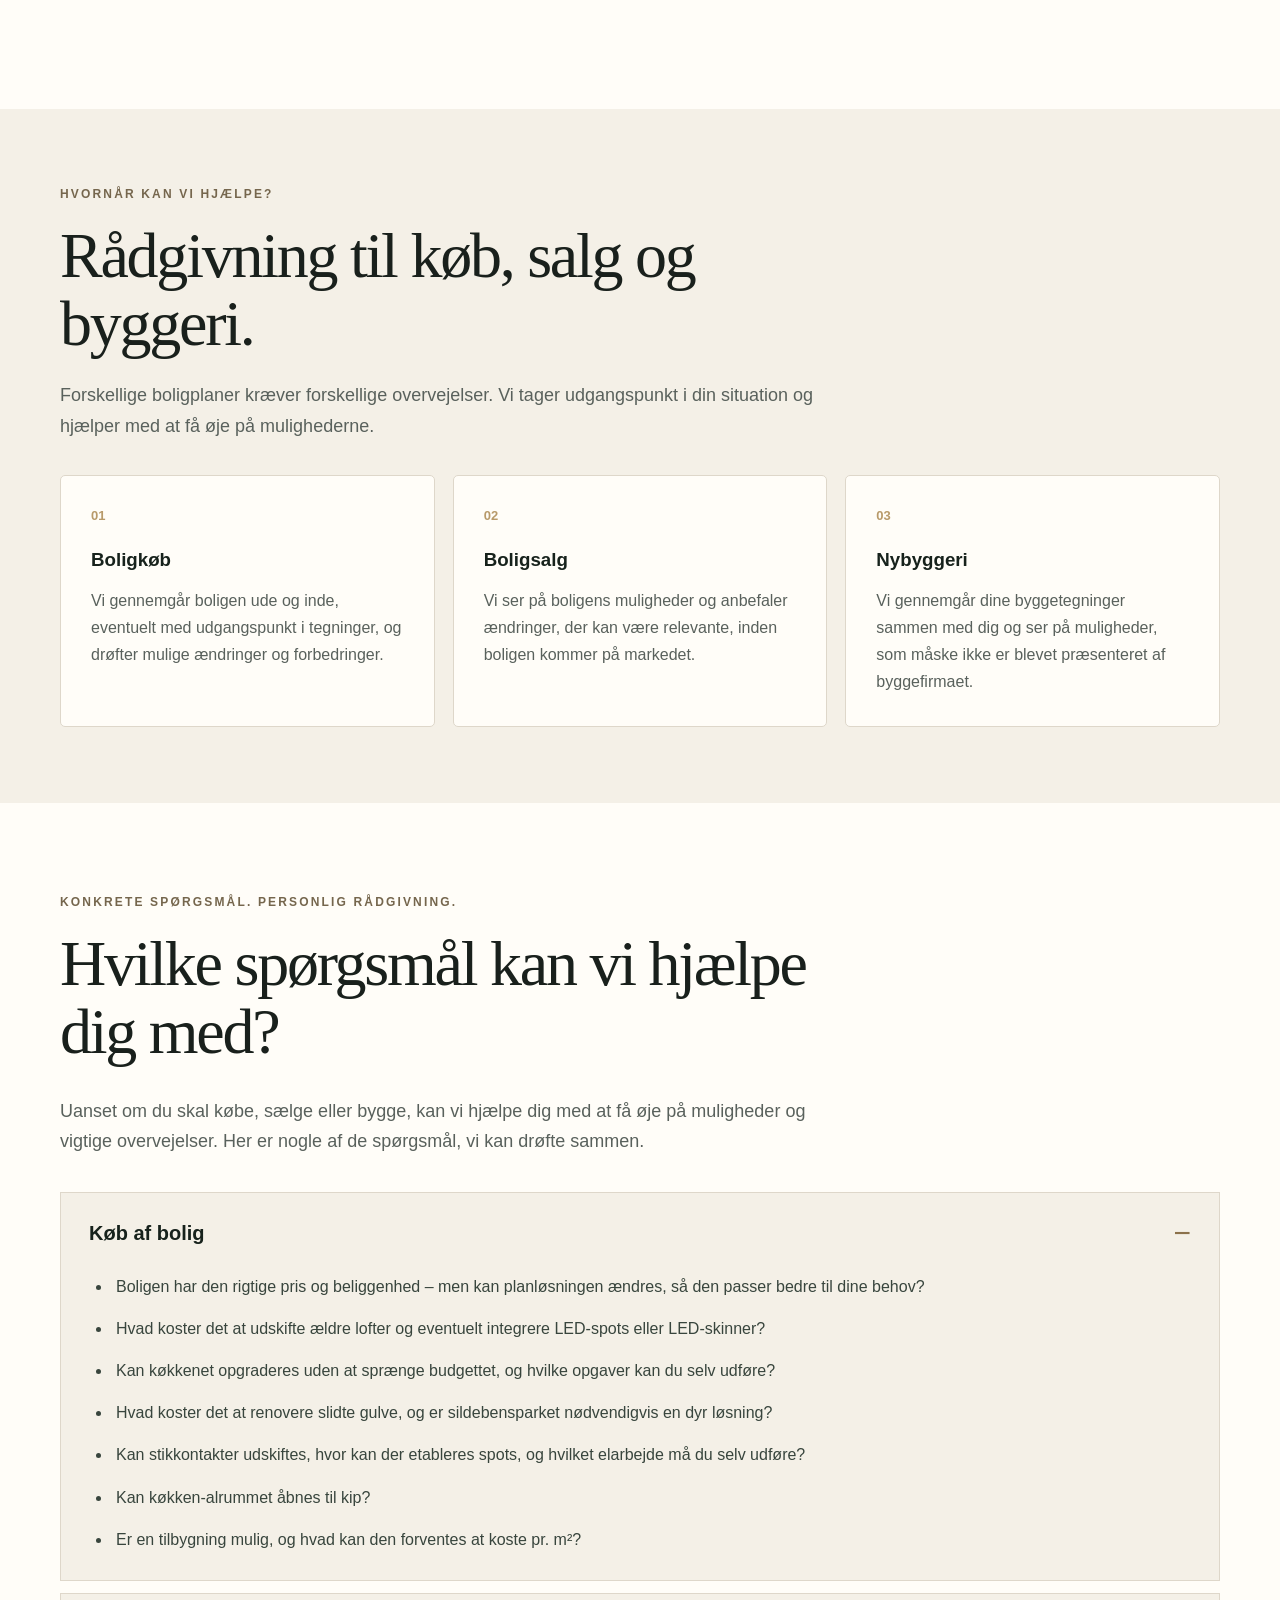
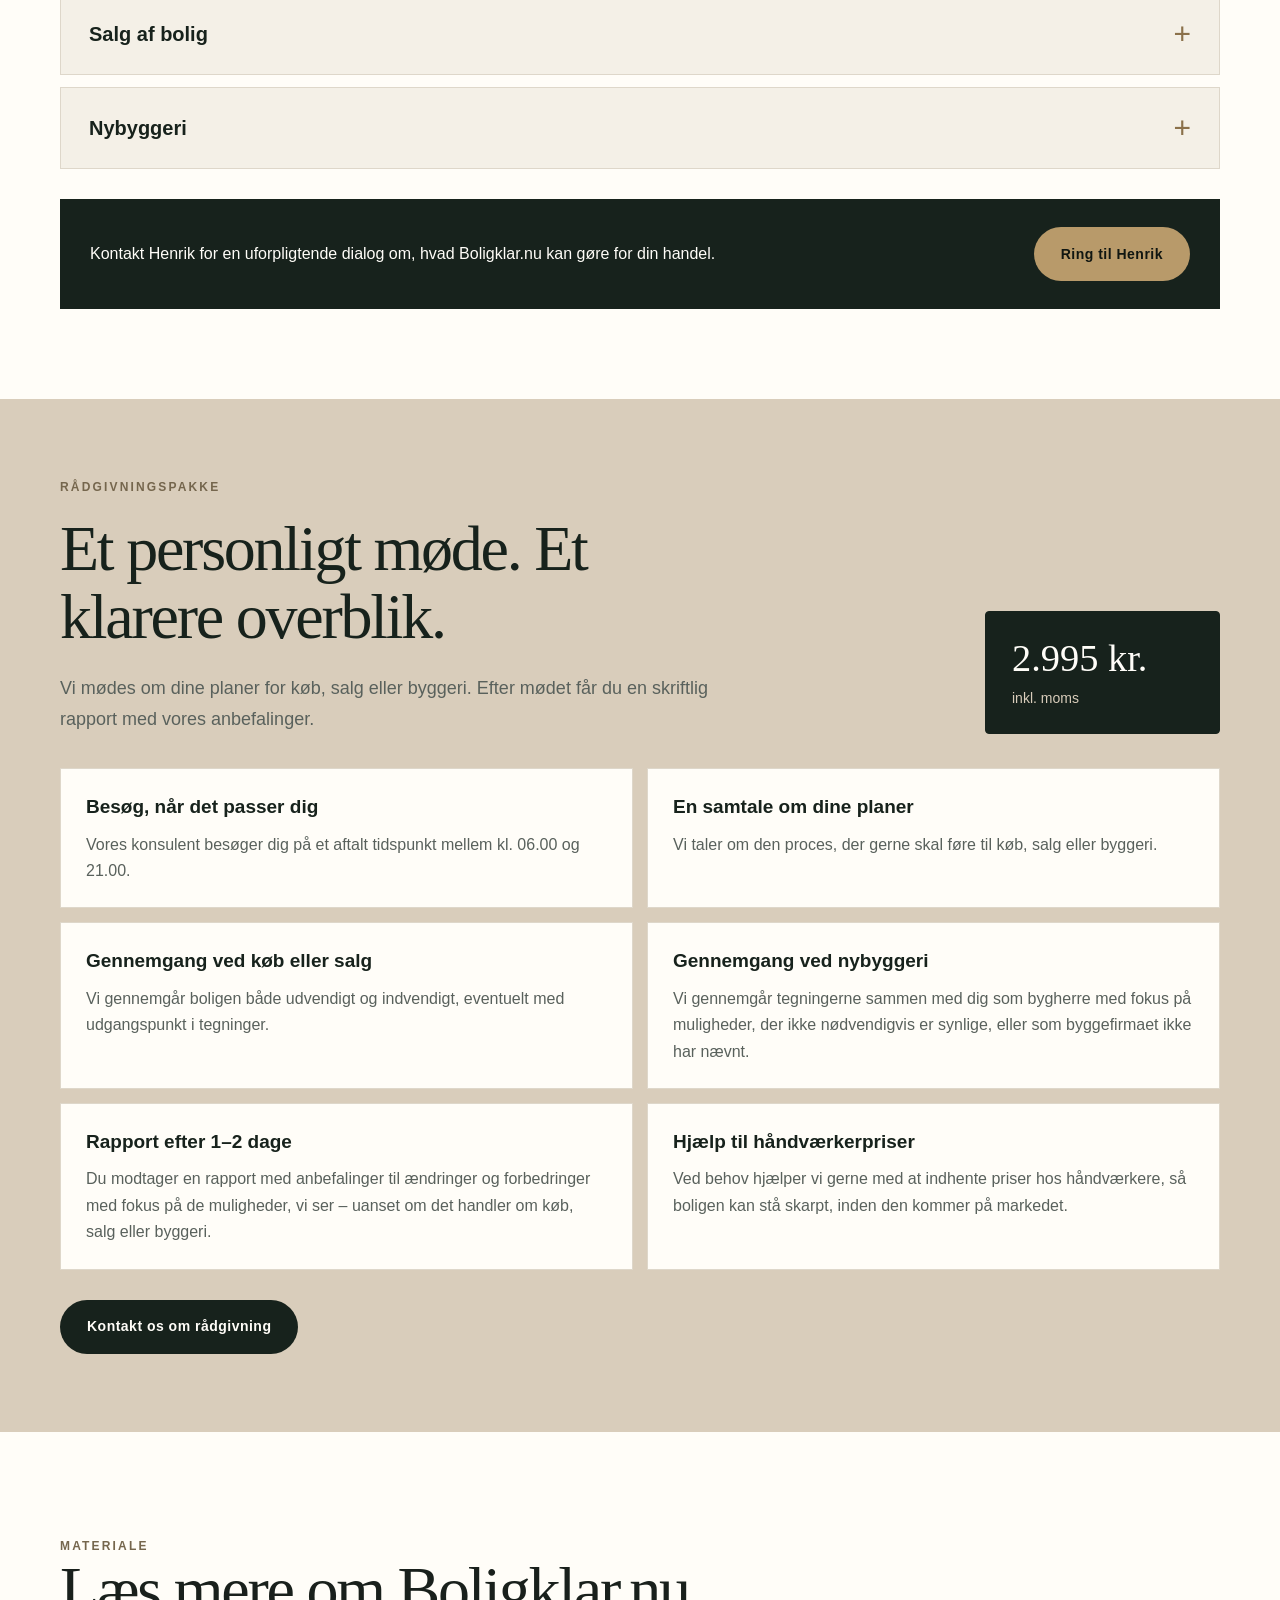
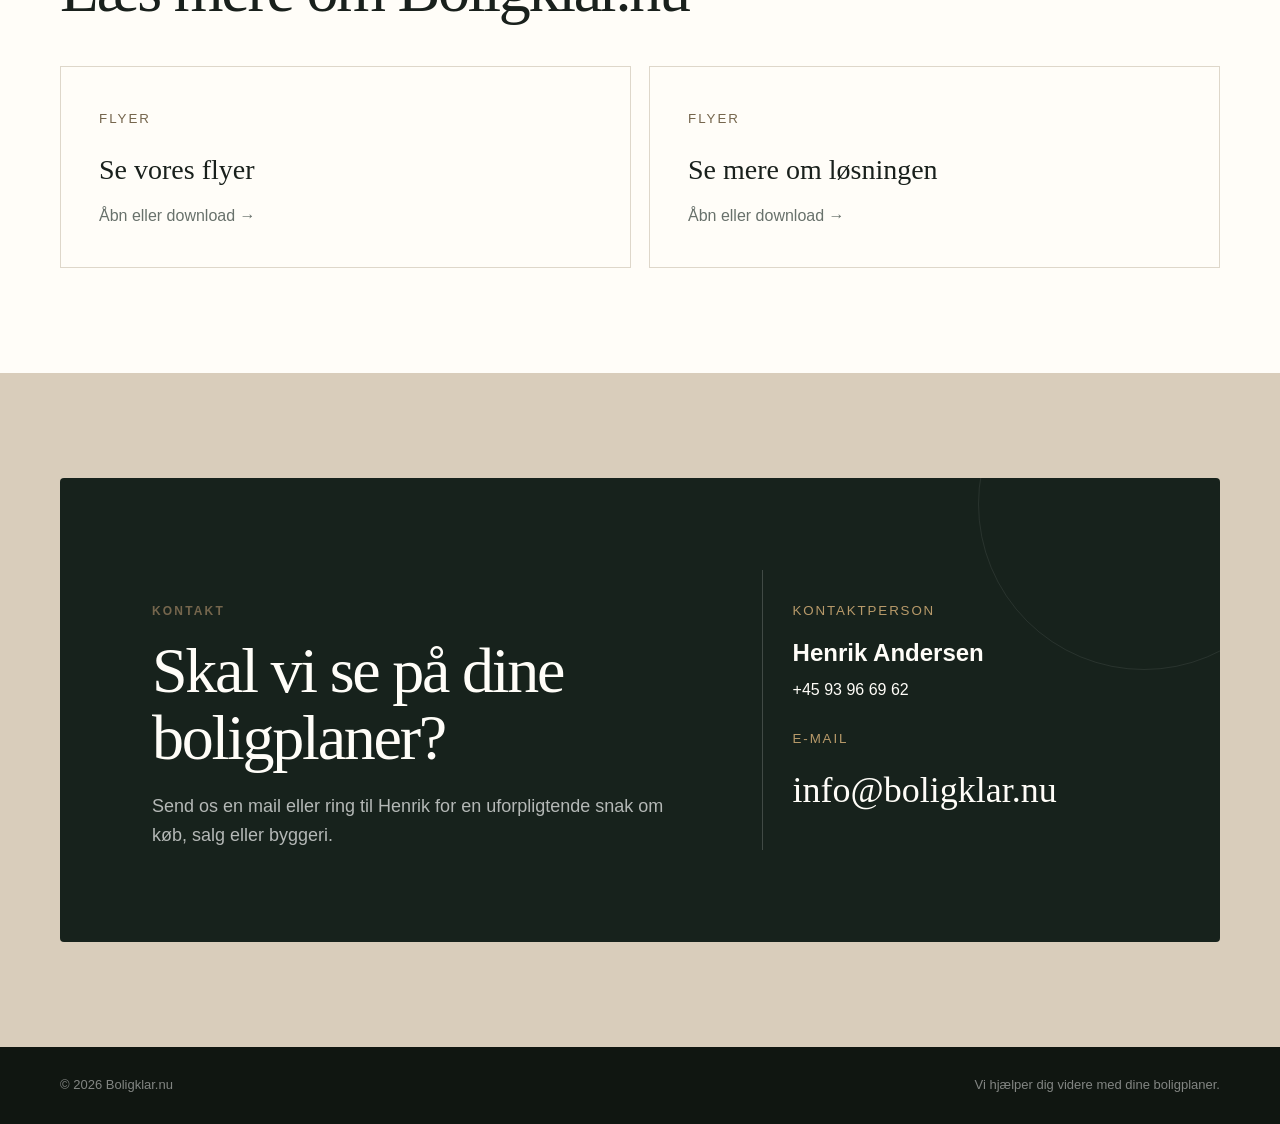
==== commit 519a4104: "Add FAQ section for property inquiries Added a new section for questions related to buying, selling," ====
--- a/index.html
+++ b/index.html
@@ -39,6 +39,33 @@
       .bk-price { margin-top: 24px; max-width: 310px; }
       .bk-service { padding: 24px; }
     }
+
+    /* Spørgsmål ved køb, salg og byggeri */
+    .bk-questions { padding: 90px 0; background: #fffdf8; }
+    .bk-questions-head { max-width: 780px; margin-bottom: 35px; }
+    .bk-questions-head .section-label { margin-bottom: 18px; }
+    .bk-questions-head p:last-child { color: #59615c; font-size: 18px; line-height: 1.7; }
+    .bk-accordion { display: grid; gap: 12px; }
+    .bk-accordion details { background: #f4f0e7; border: 1px solid #ded7ca; }
+    .bk-accordion summary { cursor: pointer; list-style: none; padding: 24px 28px; display: flex; justify-content: space-between; align-items: center; gap: 16px; font-weight: 700; font-size: 20px; color: #17221c; }
+    .bk-accordion summary::-webkit-details-marker { display: none; }
+    .bk-accordion summary::after { content: "+"; color: #8b714b; font-size: 30px; font-weight: 400; line-height: 1; }
+    .bk-accordion details[open] summary::after { content: "−"; }
+    .bk-accordion summary:focus-visible { outline: 3px solid #b89a6a; outline-offset: 3px; }
+    .bk-question-content { padding: 0 28px 27px; }
+    .bk-question-content ul { padding-left: 23px; display: grid; gap: 15px; }
+    .bk-question-content li { padding-left: 4px; color: #38453d; line-height: 1.7; }
+    .bk-questions-cta { margin-top: 30px; padding: 28px 30px; background: #17221c; color: #fffdf8; display: flex; align-items: center; justify-content: space-between; gap: 24px; }
+    .bk-questions-cta p { max-width: 660px; }
+    .bk-questions-cta .button { flex-shrink: 0; }
+    @media (max-width: 760px) {
+      .bk-questions { padding: 52px 0; }
+      .bk-questions-head p:last-child { font-size: 16px; }
+      .bk-accordion summary { padding: 20px; font-size: 18px; }
+      .bk-question-content { padding: 0 20px 22px; }
+      .bk-questions-cta { flex-direction: column; align-items: stretch; padding: 24px; }
+      .bk-questions-cta .button { text-align: center; }
+    }
   </style>
 </head>
 <body>
@@ -102,6 +129,62 @@
       </div>
     </section>
 
+    <section class="bk-questions" id="spoergsmaal" aria-labelledby="bk-questions-title">
+      <div class="container">
+        <div class="bk-questions-head">
+          <p class="section-label">Konkrete spørgsmål. Personlig rådgivning.</p>
+          <h2 id="bk-questions-title">Hvilke spørgsmål kan vi hjælpe dig med?</h2>
+          <p>Uanset om du skal købe, sælge eller bygge, kan vi hjælpe dig med at få øje på muligheder og vigtige overvejelser. Her er nogle af de spørgsmål, vi kan drøfte sammen.</p>
+        </div>
+        <div class="bk-accordion">
+          <details open>
+            <summary>Køb af bolig</summary>
+            <div class="bk-question-content">
+              <ul>
+                <li>Boligen har den rigtige pris og beliggenhed – men kan planløsningen ændres, så den passer bedre til dine behov?</li>
+                <li>Hvad koster det at udskifte ældre lofter og eventuelt integrere LED-spots eller LED-skinner?</li>
+                <li>Kan køkkenet opgraderes uden at sprænge budgettet, og hvilke opgaver kan du selv udføre?</li>
+                <li>Hvad koster det at renovere slidte gulve, og er sildebensparket nødvendigvis en dyr løsning?</li>
+                <li>Kan stikkontakter udskiftes, hvor kan der etableres spots, og hvilket elarbejde må du selv udføre?</li>
+                <li>Kan køkken-alrummet åbnes til kip?</li>
+                <li>Er en tilbygning mulig, og hvad kan den forventes at koste pr. m²?</li>
+              </ul>
+            </div>
+          </details>
+          <details>
+            <summary>Salg af bolig</summary>
+            <div class="bk-question-content">
+              <ul>
+                <li>Hvor meget bør du rydde op eller fjerne inden fotografering og fremvisning?</li>
+                <li>Hvilke fejl og mangler i tilstandsrapporten og elinstallationsrapporten kan det betale sig at udbedre inden salget?</li>
+                <li>Bør gulvene lakeres, eller skal væggene males inden salget?</li>
+                <li>Bør du indhente vurderinger fra flere ejendomsmæglere, og er den højeste vurdering altid den bedste?</li>
+                <li>Hvilken betydning har overtagelsesdatoen for et salg?</li>
+              </ul>
+            </div>
+          </details>
+          <details>
+            <summary>Nybyggeri</summary>
+            <div class="bk-question-content">
+              <ul>
+                <li>Er det Wi-Fi, der følger med huset, tilstrækkeligt, og kan ekstra adgangspunkter skjules?</li>
+                <li>Hvor bør ventilationsanlægget placeres?</li>
+                <li>Er træstolper i hulmuren en hensigtsmæssig løsning?</li>
+                <li>Er kritiske samlinger tilstrækkeligt forstærket, eksempelvis ved konstruktioner med loft til kip?</li>
+                <li>Hvilken størrelse køkkenvask passer bedst til dine behov?</li>
+                <li>Kan en opvaskemaskine installeres andre steder end i et standardmodul på 60 cm?</li>
+                <li>Bør du vælge døre med ekstra lydisolering eller lydisolerende glas i vinduerne?</li>
+              </ul>
+            </div>
+          </details>
+        </div>
+        <div class="bk-questions-cta">
+          <p>Kontakt Henrik for en uforpligtende dialog om, hvad Boligklar.nu kan gøre for din handel.</p>
+          <a class="button button-primary" href="tel:+4593966962">Ring til Henrik</a>
+        </div>
+      </div>
+    </section>
+
     <section class="bk-package" id="raadgivning" aria-labelledby="bk-package-title">
       <div class="container">
         <div class="bk-package-heading">
--- a/css/style.css
+++ b/css/style.css
@@ -1,554 +1,622 @@
-    :root {
-      --green: #17221c;
-      --green-soft: #243229;
-      --cream: #f4f0e7;
-      --sand: #d9cdbb;
-      --gold: #b89a6a;
-      --ink: #19201c;
-      --white: #fffdf8;
-    }
-
-    * {
-      box-sizing: border-box;
-      margin: 0;
-      padding: 0;
-    }
-
-    html {
-      scroll-behavior: smooth;
-    }
-
-    body {
-      font-family: Inter, ui-sans-serif, -apple-system, BlinkMacSystemFont, "Segoe UI", Arial, sans-serif;
-      color: var(--ink);
-      background: var(--cream);
-      line-height: 1.6;
-      -webkit-font-smoothing: antialiased;
-    }
-
-    a {
-      color: inherit;
-    }
-
-    .container {
-      width: min(1160px, calc(100% - 40px));
-      margin-inline: auto;
-    }
-
-    header {
-      position: absolute;
-      z-index: 10;
-      inset: 0 0 auto 0;
-      padding: 28px 0;
-      color: var(--white);
-    }
-
-    .nav {
-      display: flex;
-      align-items: center;
-      justify-content: space-between;
-      height: 100px;
-      gap: 20px;
-    }
-
-    .nav-img {
-      height: 100%;
-    }
-
-    .nav-img img {
-      width: auto;
-      height: 100%;
-    }
-
-    .brand {
-      text-decoration: none;
-      font-size: 20px;
-      font-weight: 750;
-      letter-spacing: .02em;
-    }
-
-    .brand span {
-      color: var(--gold);
-    }
-
-    .nav-link {
-      text-decoration: none;
-      font-size: 14px;
-      font-weight: 650;
-      letter-spacing: .04em;
-      padding-bottom: 3px;
-      border-bottom: 1px solid rgba(255, 255, 255, .5);
-    }
-
-    .hero {
-      min-height: 100svh;
-      color: var(--white);
-      background:
-        linear-gradient(90deg, rgba(17, 26, 21, .94) 0%, rgba(23, 34, 28, .82) 48%, rgba(23, 34, 28, .28) 100%),
-        url("images/boligklar-hero.jpg") center/cover no-repeat;
-      display: grid;
-      place-items: center;
-      position: relative;
-      overflow: hidden;
-      padding: 140px 0 90px;
-    }
-
-    .hero::before,
-    .hero::after {
-      content: "";
-      position: absolute;
-      border: 1px solid rgba(255, 255, 255, .08);
-      border-radius: 50%;
-    }
-
-    .hero::before {
-      width: 520px;
-      height: 520px;
-      right: -180px;
-      top: 90px;
-    }
-
-    .hero::after {
-      width: 280px;
-      height: 280px;
-      right: 70px;
-      top: 210px;
-    }
-
-    .hero-grid {
-      display: grid;
-      grid-template-columns: 1.15fr .85fr;
-      gap: 90px;
-      align-items: center;
-      position: relative;
-      z-index: 1;
-    }
-
-    .kicker {
-      color: var(--gold);
-      text-transform: uppercase;
-      letter-spacing: .23em;
-      font-size: 12px;
-      font-weight: 750;
-      margin-bottom: 24px;
-    }
-
-    h1 {
-      font-family: Georgia, "Times New Roman", serif;
-      font-weight: 400;
-      font-size: clamp(58px, 8vw, 112px);
-      line-height: .9;
-      letter-spacing: -.045em;
-      max-width: 830px;
-    }
-
-    h1 span {
-      display: block;
-      color: var(--sand);
-      font-size: .52em;
-      margin-top: 22px;
-      letter-spacing: -.025em;
-    }
-
-    .lead {
-      max-width: 610px;
-      margin: 34px 0 38px;
-      color: rgba(255, 255, 255, .76);
-      font-size: clamp(17px, 2vw, 20px);
-    }
-
-    .actions {
-      display: flex;
-      flex-wrap: wrap;
-      gap: 14px;
-    }
-
-    .button {
-      display: inline-flex;
-      align-items: center;
-      justify-content: center;
-      min-height: 54px;
-      padding: 0 27px;
-      text-decoration: none;
-      border-radius: 999px;
-      font-size: 14px;
-      font-weight: 750;
-      letter-spacing: .035em;
-      transition: transform .2s ease, background .2s ease;
-    }
-
-    .button:hover {
-      transform: translateY(-2px);
-    }
-
-    .button-primary {
-      background: var(--gold);
-      color: #101611;
-    }
-
-    .button-secondary {
-      border: 1px solid rgba(255, 255, 255, .35);
-      color: var(--white);
-    }
-
-    .hero-card {
-      min-height: 430px;
-      border-radius: 180px 180px 22px 22px;
-      border: 1px solid rgba(255, 255, 255, .17);
-      background:
-        linear-gradient(145deg, rgba(255, 255, 255, .11), rgba(255, 255, 255, .02)),
-        repeating-linear-gradient(90deg, transparent 0 42px, rgba(255, 255, 255, .035) 42px 43px);
-      display: grid;
-      place-items: center;
-      padding: 55px 40px;
-      text-align: center;
-      box-shadow: 0 30px 80px rgba(0, 0, 0, .18);
-    }
-
-    .house-mark {
-      width: 120px;
-      height: 120px;
-      position: relative;
-      margin: 0 auto 32px;
-    }
-
-    .house-mark::before {
-      content: "";
-      position: absolute;
-      width: 74px;
-      height: 74px;
-      border: 2px solid var(--gold);
-      transform: rotate(45deg);
-      left: 22px;
-      top: 22px;
-    }
-
-    .house-mark::after {
-      content: "";
-      position: absolute;
-      width: 48px;
-      height: 61px;
-      background: var(--green-soft);
-      border: 2px solid var(--gold);
-      border-top: 0;
-      left: 35px;
-      bottom: 1px;
-    }
-
-    .hero-card strong {
-      display: block;
-      font-family: Georgia, "Times New Roman", serif;
-      font-size: 29px;
-      font-weight: 400;
-      margin-bottom: 13px;
-    }
-
-    .hero-card p {
-      color: rgba(255, 255, 255, .65);
-      max-width: 260px;
-    }
-
-    .promise {
-      background: var(--white);
-      padding: 110px 0;
-    }
-
-    .section-grid {
-      display: grid;
-      grid-template-columns: .7fr 1.3fr;
-      gap: 100px;
-      align-items: start;
-    }
-
-    .section-label {
-      color: #75664d;
-      text-transform: uppercase;
-      letter-spacing: .18em;
-      font-size: 12px;
-      font-weight: 800;
-    }
-
-    h2 {
-      font-family: Georgia, "Times New Roman", serif;
-      font-size: clamp(38px, 5vw, 68px);
-      font-weight: 400;
-      line-height: 1.06;
-      letter-spacing: -.035em;
-      margin-bottom: 30px;
-    }
-
-    .body-copy {
-      font-size: 19px;
-      color: #59615c;
-      max-width: 705px;
-    }
-
-    .principles {
-      display: grid;
-      grid-template-columns: repeat(3, 1fr);
-      gap: 1px;
-      margin-top: 65px;
-      background: #ded7ca;
-      border: 1px solid #ded7ca;
-    }
-
-    .principle {
-      background: var(--white);
-      padding: 38px 32px;
-      min-height: 220px;
-    }
-
-    .principle .number {
-      color: var(--gold);
-      font-size: 13px;
-      font-weight: 800;
-    }
-
-    .principle h3 {
-      font-size: 20px;
-      margin: 38px 0 12px;
-    }
-
-    .principle p {
-      color: #68716b;
-      font-size: 15px;
-    }
-
-    .showcase {
-      background: var(--cream);
-      padding: 110px 0;
-    }
-
-    .showcase-head {
-      max-width: 760px;
-      margin-bottom: 48px;
-    }
-
-    .showcase-grid {
-      display: grid;
-      grid-template-columns: 1.35fr .65fr;
-      gap: 18px;
-    }
-
-    .showcase-grid img {
-      width: 100%;
-      height: 100%;
-      min-height: 270px;
-      object-fit: cover;
-      display: block;
-    }
-
-    .showcase-main {
-      min-height: 560px;
-    }
-
-    .showcase-side {
-      display: grid;
-      gap: 18px;
-    }
-
-    .downloads {
-      background: var(--white);
-      padding: 105px 0;
-    }
-
-    .download-grid {
-      display: grid;
-      grid-template-columns: repeat(2, 1fr);
-      gap: 18px;
-      margin-top: 42px;
-    }
-
-    .download-card {
-      border: 1px solid #ded7ca;
-      padding: 38px;
-      text-decoration: none;
-      background: var(--white);
-      transition: .2s;
-    }
-
-    .download-card:hover {
-      transform: translateY(-3px);
-      border-color: var(--gold);
-    }
-
-    .download-card small {
-      color: #75664d;
-      text-transform: uppercase;
-      letter-spacing: .15em;
-    }
-
-    .download-card h3 {
-      margin: 18px 0 10px;
-      font-family: Georgia, serif;
-      font-size: 28px;
-      font-weight: 400;
-    }
-
-    .download-card span {
-      color: #68716b;
-    }
-
-    .contact {
-      background: var(--sand);
-      padding: 105px 0;
-    }
-
-    .contact-box {
-      background: var(--green);
-      color: var(--white);
-      border-radius: 4px;
-      padding: clamp(38px, 8vw, 92px);
-      display: grid;
-      grid-template-columns: 1.2fr .8fr;
-      gap: 60px;
-      align-items: end;
-      position: relative;
-      overflow: hidden;
-    }
-
-    .contact-box::after {
-      content: "";
-      position: absolute;
-      width: 330px;
-      height: 330px;
-      border: 1px solid rgba(255, 255, 255, .08);
-      border-radius: 50%;
-      right: -90px;
-      top: -140px;
-    }
-
-    .contact h2 {
-      margin: 15px 0 20px;
-      max-width: 650px;
-    }
-
-    .contact-copy {
-      color: rgba(255, 255, 255, .68);
-      max-width: 590px;
-      font-size: 18px;
-    }
-
-    .contact-card {
-      position: relative;
-      z-index: 1;
-      padding: 30px;
-      border-left: 1px solid rgba(255, 255, 255, .18);
-    }
-
-    .contact-card small {
-      display: block;
-      color: var(--gold);
-      text-transform: uppercase;
-      letter-spacing: .14em;
-      margin-bottom: 13px;
-    }
-
-    .email {
-      font-family: Georgia, "Times New Roman", serif;
-      font-size: clamp(24px, 3vw, 36px);
-      text-decoration: none;
-      overflow-wrap: anywhere;
-    }
-
-    footer {
-      background: #101611;
-      color: rgba(255, 255, 255, .48);
-      padding: 28px 0;
-      font-size: 13px;
-    }
-
-    .footer-row {
-      display: flex;
-      justify-content: space-between;
-      gap: 20px;
-      flex-wrap: wrap;
-    }
-
-    @media (max-width: 850px) {
-
-      .hero-grid,
-      .section-grid,
-      .contact-box {
-        grid-template-columns: 1fr;
-      }
-
-      .hero-grid {
-        gap: 55px;
-      }
-
-      .hero-card {
-        min-height: 330px;
-        max-width: 490px;
-        width: 100%;
-        margin: auto;
-      }
-
-      .section-grid {
-        gap: 25px;
-      }
-
-      .principles,
-      .download-grid {
-        grid-template-columns: 1fr;
-      }
-
-      .showcase-grid {
-        grid-template-columns: 1fr;
-      }
-
-      .showcase-main {
-        min-height: 360px;
-      }
-
-      .showcase-side {
-        grid-template-columns: 1fr 1fr;
-      }
-
-      .principle {
-        min-height: auto;
-      }
-
-      .contact-card {
-        border-left: 0;
-        border-top: 1px solid rgba(255, 255, 255, .18);
-        padding: 28px 0 0;
-      }
-    }
-
-    @media (max-width: 520px) {
-      .container {
-        width: min(100% - 28px, 1160px);
-      }
-
-      header {
-        padding-top: 21px;
-      }
-
-      .nav-link {
-        display: none;
-      }
-
-      .hero {
-        padding-top: 112px;
-      }
-
-      .actions {
-        flex-direction: column;
-      }
-
-      .button {
-        width: 100%;
-      }
-
-      .promise,
-      .showcase,
-      .downloads,
-      .contact {
-        padding: 75px 0;
-      }
-
-      .showcase-side {
-        grid-template-columns: 1fr;
-      }
-    }+
+:root {
+  --green: #17221c;
+  --green-soft: #243229;
+  --cream: #f4f0e7;
+  --sand: #d9cdbb;
+  --gold: #b89a6a;
+  --ink: #19201c;
+  --white: #fffdf8;
+}
+
+* {
+  box-sizing: border-box;
+  margin: 0;
+  padding: 0;
+}
+
+html {
+  scroll-behavior: smooth;
+}
+
+body {
+  font-family: Inter, ui-sans-serif, -apple-system, BlinkMacSystemFont, "Segoe UI", Arial, sans-serif;
+  color: var(--ink);
+  background: var(--cream);
+  line-height: 1.6;
+  -webkit-font-smoothing: antialiased;
+}
+
+a { color: inherit; }
+
+.container {
+  width: min(1160px, calc(100% - 40px));
+  margin-inline: auto;
+}
+
+header {
+  position: absolute;
+  z-index: 10;
+  inset: 0 0 auto 0;
+  padding: 28px 0;
+  color: var(--white);
+}
+
+.nav {
+  display: flex;
+  align-items: center;
+  justify-content: space-between;
+  height: 100px;
+  gap: 20px;
+}
+
+.nav-img { height: 100%; }
+.nav-img img { width: auto; height: 100%; }
+
+.brand {
+  text-decoration: none;
+  font-size: 20px;
+  font-weight: 750;
+  letter-spacing: .02em;
+}
+
+.brand span { color: var(--gold); }
+
+.nav-link {
+  text-decoration: none;
+  font-size: 14px;
+  font-weight: 650;
+  letter-spacing: .04em;
+  padding-bottom: 3px;
+  border-bottom: 1px solid rgba(255,255,255,.5);
+}
+
+.hero {
+  min-height: 100svh;
+  color: var(--white);
+  background:
+    linear-gradient(90deg, rgba(17,26,21,.94) 0%, rgba(23,34,28,.82) 48%, rgba(23,34,28,.28) 100%),
+    url("../images/boligklar-hero.jpg") center/cover no-repeat;
+  display: grid;
+  place-items: center;
+  position: relative;
+  overflow: hidden;
+  padding: 140px 0 90px;
+}
+
+.hero::before,
+.hero::after {
+  content: "";
+  position: absolute;
+  border: 1px solid rgba(255,255,255,.08);
+  border-radius: 50%;
+}
+
+.hero::before {
+  width: 520px;
+  height: 520px;
+  right: -180px;
+  top: 90px;
+}
+
+.hero::after {
+  width: 280px;
+  height: 280px;
+  right: 70px;
+  top: 210px;
+}
+
+.hero-grid {
+  display: grid;
+  grid-template-columns: 1.15fr .85fr;
+  gap: 90px;
+  align-items: center;
+  position: relative;
+  z-index: 1;
+}
+
+.kicker {
+  color: var(--gold);
+  text-transform: uppercase;
+  letter-spacing: .23em;
+  font-size: 12px;
+  font-weight: 750;
+  margin-bottom: 24px;
+}
+
+h1 {
+  font-family: Georgia, "Times New Roman", serif;
+  font-weight: 400;
+  font-size: clamp(58px, 8vw, 112px);
+  line-height: .9;
+  letter-spacing: -.045em;
+  max-width: 830px;
+}
+
+h1 span {
+  display: block;
+  color: var(--sand);
+  font-size: .52em;
+  margin-top: 22px;
+  letter-spacing: -.025em;
+}
+
+.lead {
+  max-width: 610px;
+  margin: 34px 0 38px;
+  color: rgba(255,255,255,.76);
+  font-size: clamp(17px, 2vw, 20px);
+}
+
+.actions {
+  display: flex;
+  flex-wrap: wrap;
+  gap: 14px;
+}
+
+.button {
+  display: inline-flex;
+  align-items: center;
+  justify-content: center;
+  min-height: 54px;
+  padding: 0 27px;
+  text-decoration: none;
+  border-radius: 999px;
+  font-size: 14px;
+  font-weight: 750;
+  letter-spacing: .035em;
+  transition: transform .2s ease, background .2s ease;
+}
+
+.button:hover { transform: translateY(-2px); }
+
+.button-primary {
+  background: var(--gold);
+  color: #101611;
+}
+
+.button-secondary {
+  border: 1px solid rgba(255,255,255,.35);
+  color: var(--white);
+}
+
+.hero-card {
+  min-height: 430px;
+  border-radius: 180px 180px 22px 22px;
+  border: 1px solid rgba(255,255,255,.17);
+  background:
+    linear-gradient(145deg, rgba(255,255,255,.11), rgba(255,255,255,.02)),
+    repeating-linear-gradient(90deg, transparent 0 42px, rgba(255,255,255,.035) 42px 43px);
+  display: grid;
+  place-items: center;
+  padding: 55px 40px;
+  text-align: center;
+  box-shadow: 0 30px 80px rgba(0,0,0,.18);
+}
+
+.house-mark {
+  width: 120px;
+  height: 120px;
+  position: relative;
+  margin: 0 auto 32px;
+}
+
+.house-mark::before {
+  content: "";
+  position: absolute;
+  width: 74px;
+  height: 74px;
+  border: 2px solid var(--gold);
+  transform: rotate(45deg);
+  left: 22px;
+  top: 22px;
+}
+
+.house-mark::after {
+  content: "";
+  position: absolute;
+  width: 48px;
+  height: 61px;
+  background: var(--green-soft);
+  border: 2px solid var(--gold);
+  border-top: 0;
+  left: 35px;
+  bottom: 1px;
+}
+
+.hero-card strong {
+  display: block;
+  font-family: Georgia, "Times New Roman", serif;
+  font-size: 29px;
+  font-weight: 400;
+  margin-bottom: 13px;
+}
+
+.hero-card p {
+  color: rgba(255,255,255,.65);
+  max-width: 260px;
+}
+
+.promise {
+  background: var(--white);
+  padding: 110px 0;
+}
+
+.section-grid {
+  display: grid;
+  grid-template-columns: .7fr 1.3fr;
+  gap: 100px;
+  align-items: start;
+}
+
+.section-label {
+  color: #75664d;
+  text-transform: uppercase;
+  letter-spacing: .18em;
+  font-size: 12px;
+  font-weight: 800;
+}
+
+h2 {
+  font-family: Georgia, "Times New Roman", serif;
+  font-size: clamp(38px, 5vw, 68px);
+  font-weight: 400;
+  line-height: 1.06;
+  letter-spacing: -.035em;
+  margin-bottom: 30px;
+}
+
+.body-copy {
+  font-size: 19px;
+  color: #59615c;
+  max-width: 705px;
+}
+
+.principles {
+  display: grid;
+  grid-template-columns: repeat(3, 1fr);
+  gap: 1px;
+  margin-top: 65px;
+  background: #ded7ca;
+  border: 1px solid #ded7ca;
+}
+
+.principle {
+  background: var(--white);
+  padding: 38px 32px;
+  min-height: 220px;
+}
+
+.principle .number {
+  color: var(--gold);
+  font-size: 13px;
+  font-weight: 800;
+}
+
+.principle h3 {
+  font-size: 20px;
+  margin: 38px 0 12px;
+}
+
+.principle p {
+  color: #68716b;
+  font-size: 15px;
+}
+
+.showcase {
+  background: var(--cream);
+  padding: 110px 0;
+}
+
+.showcase-head {
+  max-width: 760px;
+  margin-bottom: 48px;
+}
+
+.showcase-grid {
+  display: grid;
+  grid-template-columns: 1.35fr .65fr;
+  gap: 18px;
+}
+
+.showcase-grid img {
+  width: 100%;
+  height: 100%;
+  min-height: 270px;
+  object-fit: cover;
+  display: block;
+}
+
+.showcase-main { min-height: 560px; }
+
+.showcase-side {
+  display: grid;
+  gap: 18px;
+}
+
+.downloads {
+  background: var(--white);
+  padding: 105px 0;
+}
+
+.download-grid {
+  display: grid;
+  grid-template-columns: repeat(2, 1fr);
+  gap: 18px;
+  margin-top: 42px;
+}
+
+.download-card {
+  border: 1px solid #ded7ca;
+  padding: 38px;
+  text-decoration: none;
+  background: var(--white);
+  transition: .2s;
+}
+
+.download-card:hover {
+  transform: translateY(-3px);
+  border-color: var(--gold);
+}
+
+.download-card small {
+  color: #75664d;
+  text-transform: uppercase;
+  letter-spacing: .15em;
+}
+
+.download-card h3 {
+  margin: 18px 0 10px;
+  font-family: Georgia, serif;
+  font-size: 28px;
+  font-weight: 400;
+}
+
+.download-card span { color: #68716b; }
+
+.contact {
+  background: var(--sand);
+  padding: 105px 0;
+}
+
+.contact-box {
+  background: var(--green);
+  color: var(--white);
+  border-radius: 4px;
+  padding: clamp(38px, 8vw, 92px);
+  display: grid;
+  grid-template-columns: 1.2fr .8fr;
+  gap: 60px;
+  align-items: end;
+  position: relative;
+  overflow: hidden;
+}
+
+.contact-box::after {
+  content: "";
+  position: absolute;
+  width: 330px;
+  height: 330px;
+  border: 1px solid rgba(255,255,255,.08);
+  border-radius: 50%;
+  right: -90px;
+  top: -140px;
+}
+
+.contact h2 {
+  margin: 15px 0 20px;
+  max-width: 650px;
+}
+
+.contact-copy {
+  color: rgba(255,255,255,.68);
+  max-width: 590px;
+  font-size: 18px;
+}
+
+.contact-card {
+  position: relative;
+  z-index: 1;
+  padding: 30px;
+  border-left: 1px solid rgba(255,255,255,.18);
+}
+
+.contact-card small {
+  display: block;
+  color: var(--gold);
+  text-transform: uppercase;
+  letter-spacing: .14em;
+  margin-bottom: 13px;
+}
+
+.email {
+  font-family: Georgia, "Times New Roman", serif;
+  font-size: clamp(24px, 3vw, 36px);
+  text-decoration: none;
+  overflow-wrap: anywhere;
+}
+
+footer {
+  background: #101611;
+  color: rgba(255,255,255,.48);
+  padding: 28px 0;
+  font-size: 13px;
+}
+
+.footer-row {
+  display: flex;
+  justify-content: space-between;
+  gap: 20px;
+  flex-wrap: wrap;
+}
+
+@media (max-width: 850px) {
+  .hero-grid,
+  .section-grid,
+  .contact-box {
+    grid-template-columns: 1fr;
+  }
+
+  .hero-grid { gap: 55px; }
+
+  .hero-card {
+    min-height: 330px;
+    max-width: 490px;
+    width: 100%;
+    margin: auto;
+  }
+
+  .section-grid { gap: 25px; }
+
+  .principles,
+  .download-grid {
+    grid-template-columns: 1fr;
+  }
+
+  .showcase-grid { grid-template-columns: 1fr; }
+  .showcase-main { min-height: 360px; }
+  .showcase-side { grid-template-columns: 1fr 1fr; }
+  .principle { min-height: auto; }
+
+  .contact-card {
+    border-left: 0;
+    border-top: 1px solid rgba(255,255,255,.18);
+    padding: 28px 0 0;
+  }
+}
+
+@media (max-width: 520px) {
+  .container {
+    width: min(100% - 28px, 1160px);
+  }
+
+  header { padding-top: 21px; }
+  .nav-link { display: none; }
+  .hero { padding-top: 112px; }
+  .actions { flex-direction: column; }
+  .button { width: 100%; }
+
+  .promise,
+  .showcase,
+  .downloads,
+  .contact {
+    padding: 75px 0;
+  }
+
+  .showcase-side { grid-template-columns: 1fr; }
+}
+
+/* Tilpasninger til de nye rådgivningssektioner */
+
+body .bk-services {
+  background: var(--cream);
+}
+
+body .bk-services-intro {
+  max-width: 760px;
+}
+
+body .bk-services-intro .section-label,
+body .bk-package-heading .section-label {
+  margin-bottom: 18px;
+}
+
+body .bk-services-intro h2,
+body .bk-package-heading h2 {
+  margin-bottom: 22px;
+}
+
+body .bk-services-intro > p:last-child,
+body .bk-package-heading > div:first-child > p:last-child {
+  font-size: 18px;
+  color: #59615c;
+}
+
+body .bk-service {
+  background: var(--white);
+  border-color: #ded7ca;
+}
+
+body .bk-service .number {
+  color: var(--gold);
+  font-size: 13px;
+  font-weight: 800;
+}
+
+body .bk-service h3,
+body .bk-inclusion h3 {
+  color: var(--green);
+}
+
+body .bk-service p,
+body .bk-inclusion p {
+  color: #59615c;
+}
+
+body .bk-package {
+  background: var(--sand);
+}
+
+body .bk-price {
+  background: var(--green);
+  color: var(--white);
+  border-color: var(--green);
+  border-radius: 4px;
+}
+
+body .bk-price strong {
+  font-family: Georgia, "Times New Roman", serif;
+  font-weight: 400;
+  color: var(--white);
+}
+
+body .bk-price span { color: var(--sand); }
+
+body .bk-inclusion {
+  background: var(--white);
+  border-color: #ded7ca;
+}
+
+body .bk-package .button-primary {
+  background: var(--green);
+  color: var(--white);
+}
+
+body .bk-package .button-primary:hover {
+  background: var(--green-soft);
+}
+
+@media (max-width: 850px) {
+  .hero h1 {
+    font-size: clamp(48px, 9vw, 78px);
+  }
+
+  body .bk-package-heading {
+    align-items: start;
+  }
+}
+
+@media (max-width: 520px) {
+  .hero h1 {
+    font-size: clamp(42px, 12vw, 58px);
+    overflow-wrap: break-word;
+  }
+
+  .hero h1 span {
+    margin-top: 14px;
+  }
+
+  body .bk-services-intro > p:last-child,
+  body .bk-package-heading > div:first-child > p:last-child {
+    font-size: 16px;
+  }
+
+  body .bk-price {
+    min-width: 0;
+    width: 100%;
+  }
+
+  body .bk-inclusion {
+    padding: 22px;
+  }
+}
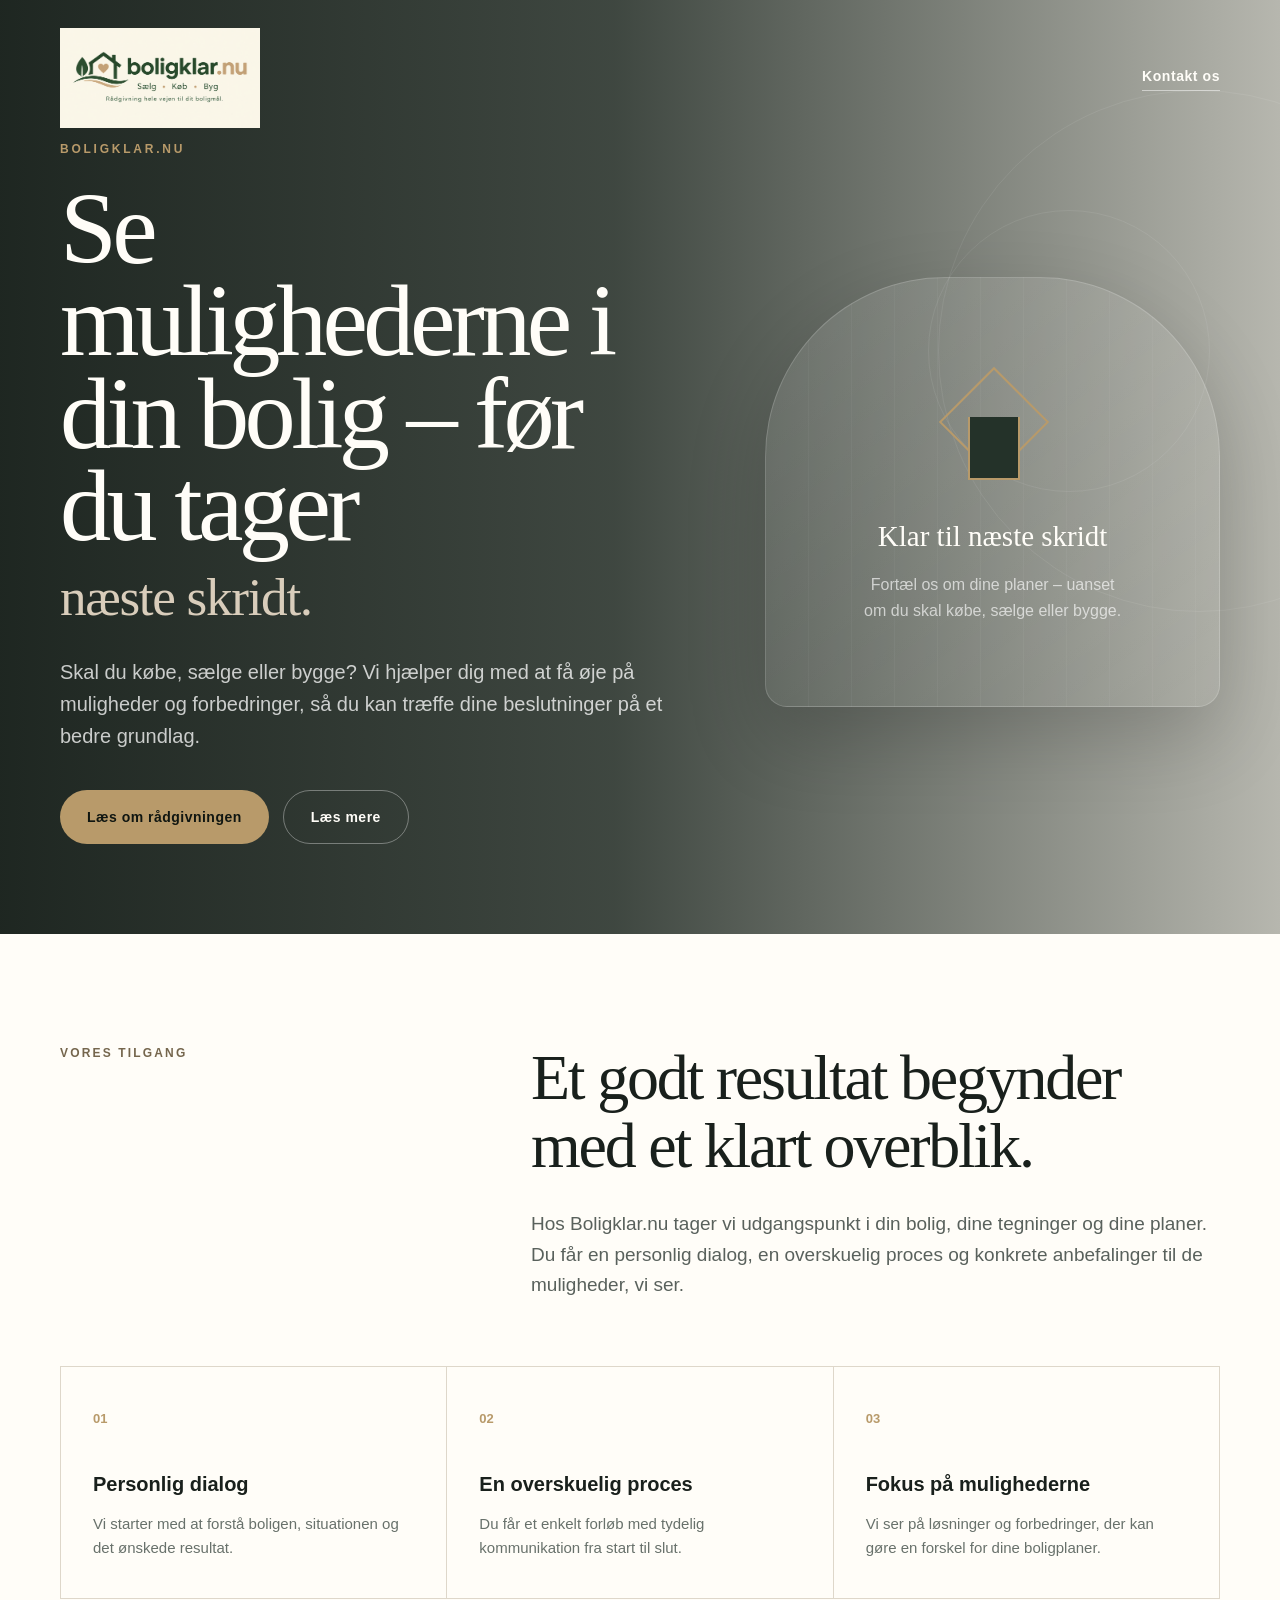
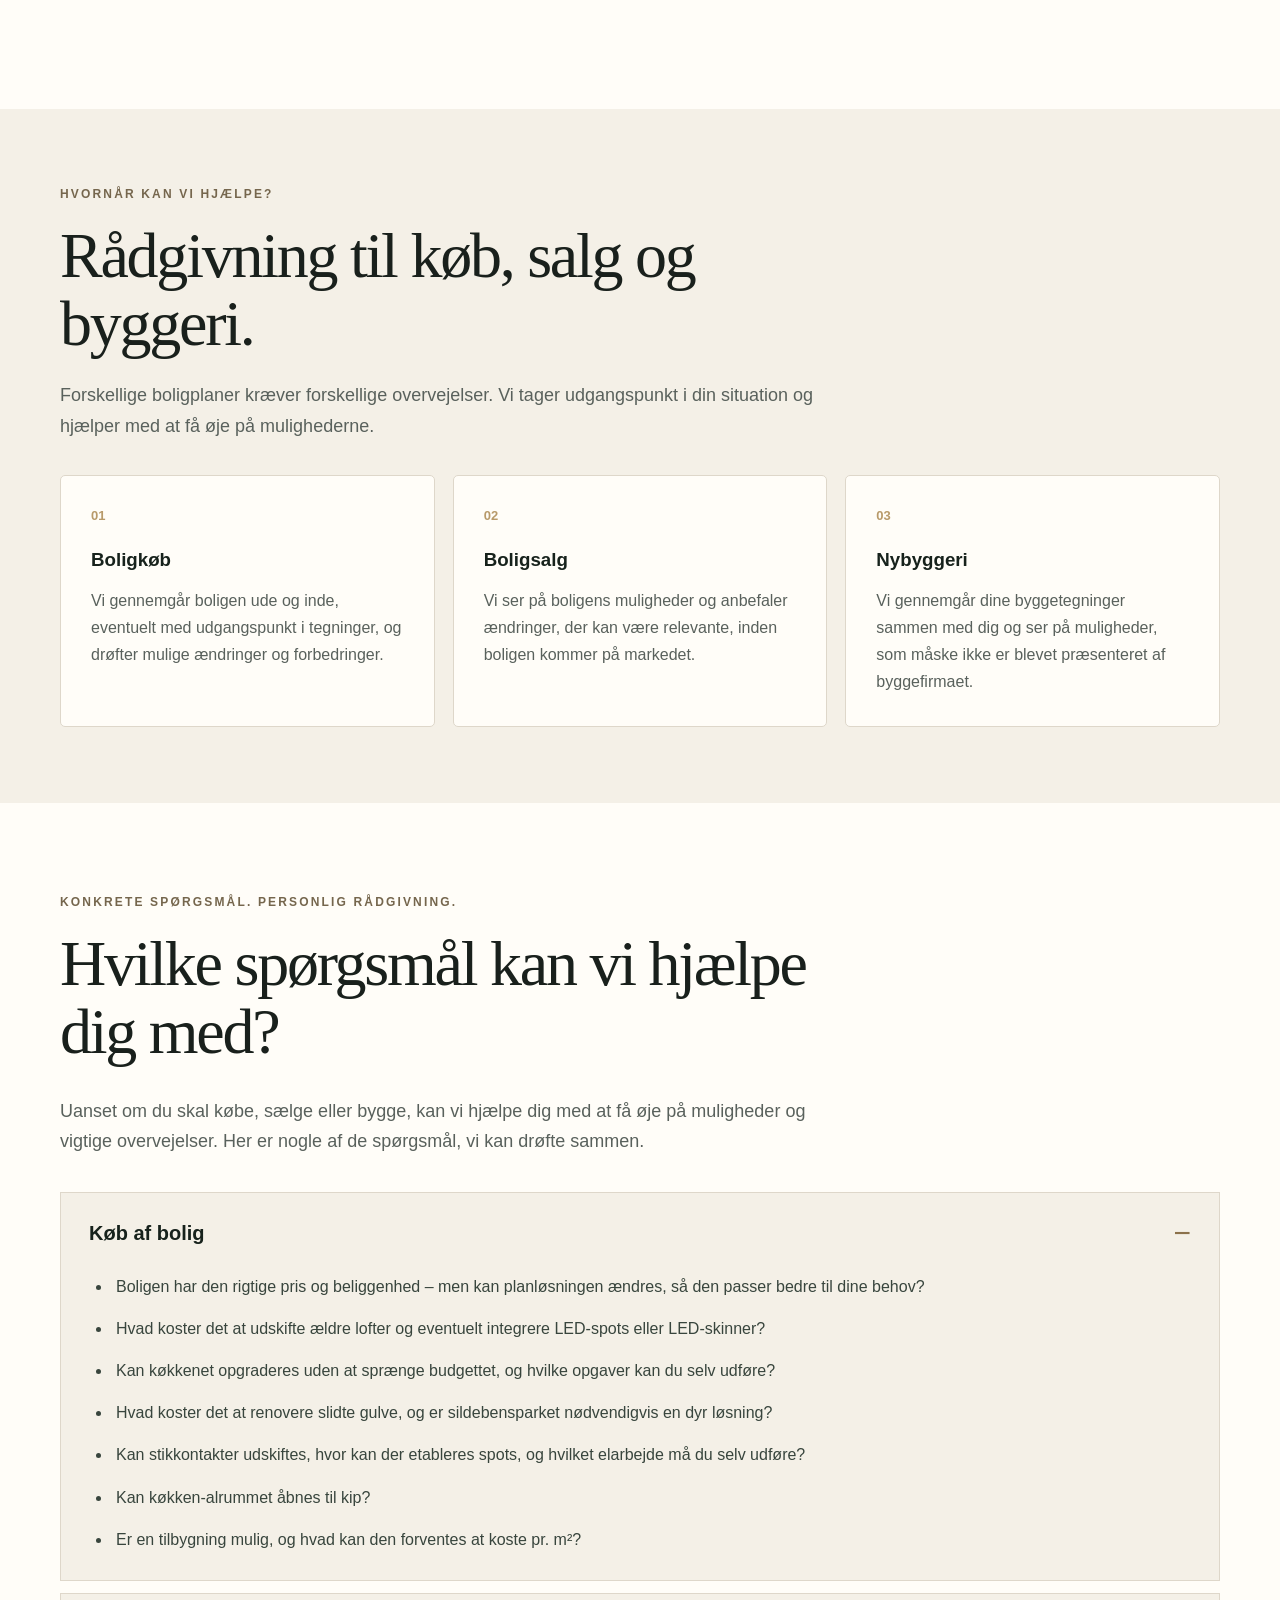
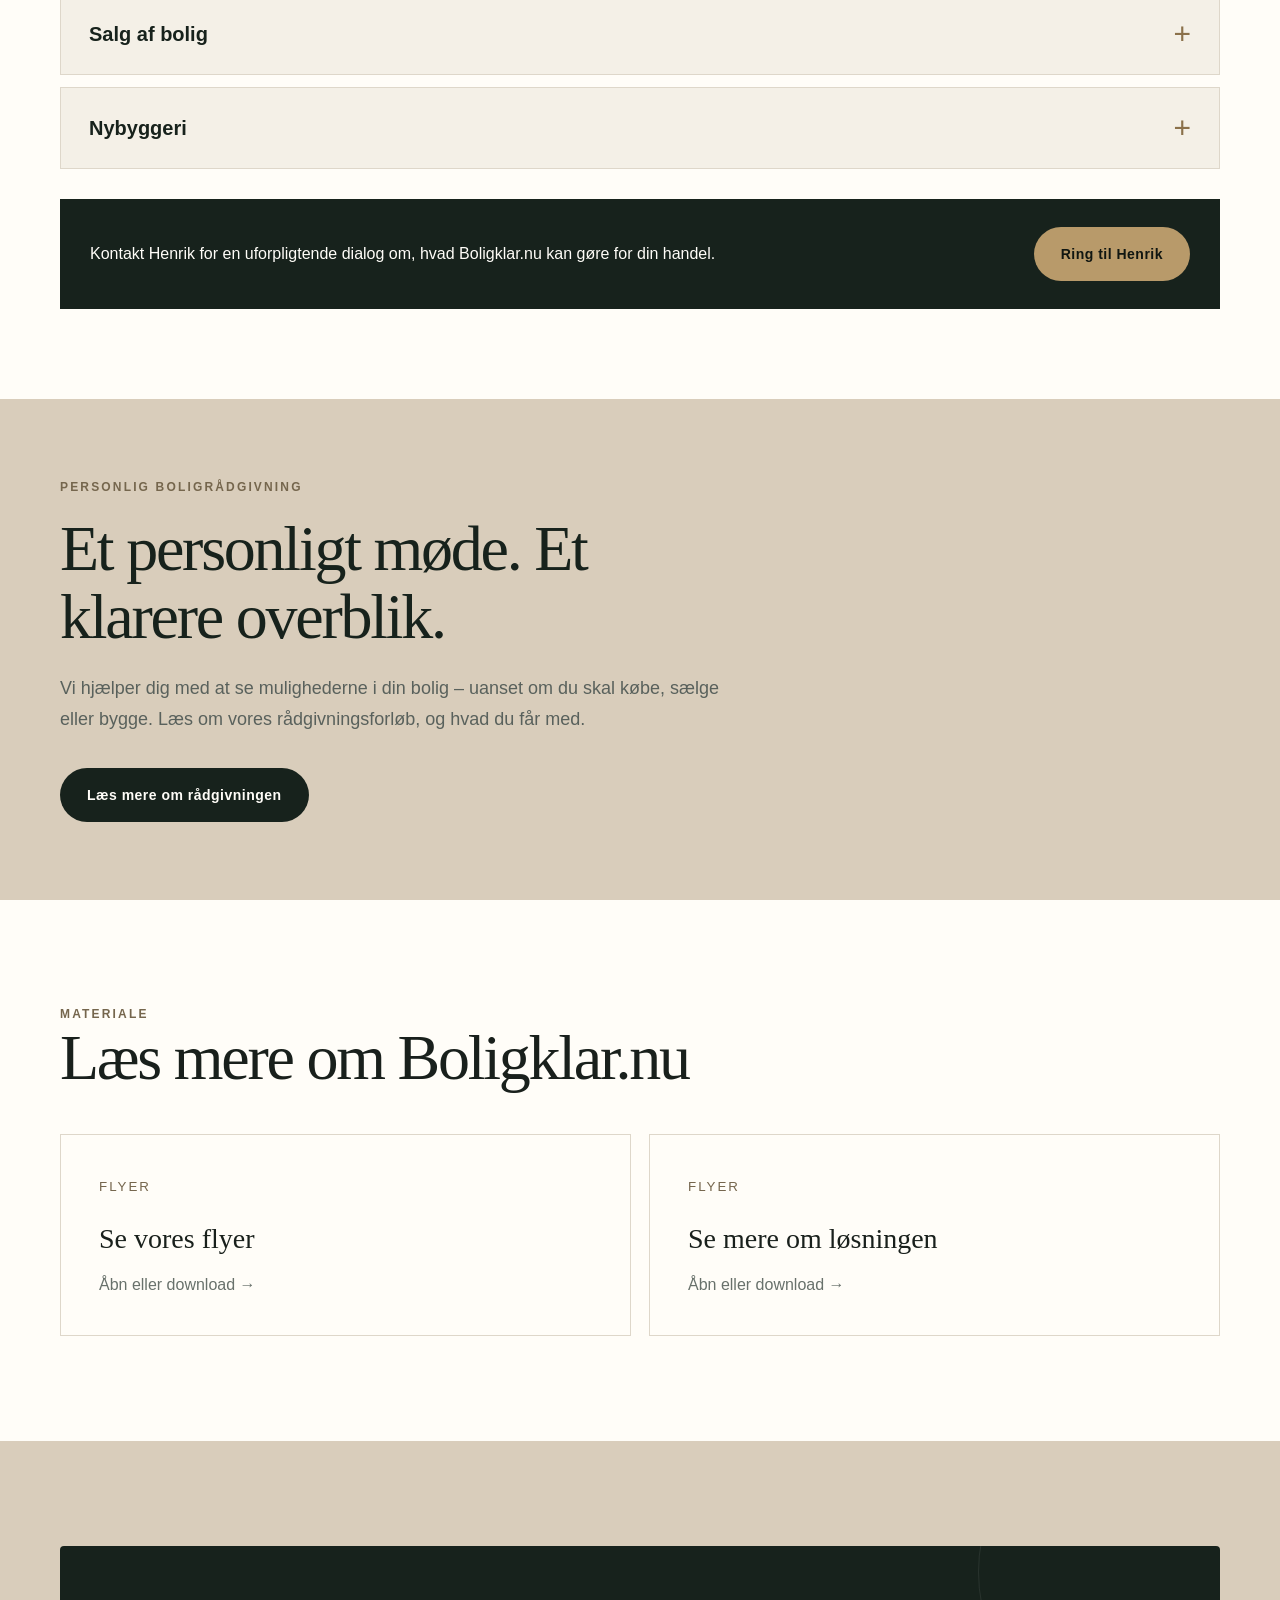
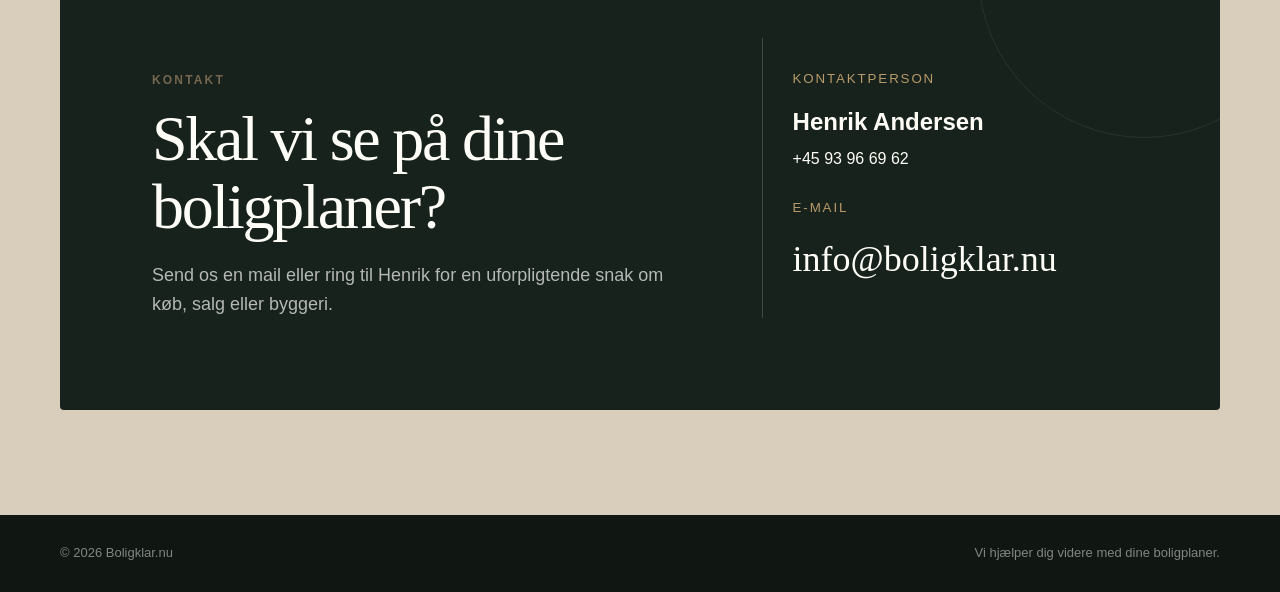
==== commit 240a12d0: "Refactor index.html for clarity and structure Updated the description meta tag and improved HTML str" ====
--- a/index.html
+++ b/index.html
@@ -5,240 +5,717 @@
   <meta charset="UTF-8">
   <meta name="viewport" content="width=device-width, initial-scale=1.0">
   <meta name="theme-color" content="#17221c">
-  <meta name="description" content="Boligklar.nu tilbyder personlig boligrådgivning ved køb, salg og nybyggeri. Konsulentbesøg og rapport med anbefalinger for 2.995 kr. inkl. moms.">
+  <meta name="description" content="Boligklar.nu tilbyder personlig boligrådgivning ved køb, salg og nybyggeri. Konsulentbesøg og rapport med anbefalinger.">
   <title>Boligklar.nu | Rådgivning ved boligkøb, boligsalg og nybyggeri</title>
   <link rel="icon" type="image/png" href="/favicon.ico">
   <link rel="stylesheet" type="text/css" href="/css/style.css">
+
   <style>
-    /* Nye sektioner alene: eksisterende styles i /css/style.css bevares. */
-    .bk-services { padding: 76px 0; }
-    .bk-services-intro { max-width: 740px; margin-bottom: 34px; }
-    .bk-services-intro p:last-child { line-height: 1.7; }
-    .bk-service-grid { display: grid; grid-template-columns: repeat(3, minmax(0,1fr)); gap: 18px; }
-    .bk-service { padding: 30px; border: 1px solid rgba(23,34,28,.18); border-radius: 5px; }
-    .bk-service .number { display: block; margin-bottom: 18px; }
-    .bk-service h3 { margin: 0 0 12px; }
-    .bk-service p { margin: 0; line-height: 1.7; }
-    .bk-package { padding: 78px 0; background: #f5f5f0; color: #17221c; }
-    .bk-package-heading { display: flex; justify-content: space-between; align-items: end; gap: 32px; margin-bottom: 34px; }
-    .bk-package-heading > div:first-child { max-width: 680px; }
-    .bk-package-heading h2 { margin-bottom: 14px; }
-    .bk-package-heading p { line-height: 1.7; }
-    .bk-price { min-width: 235px; padding: 24px 26px; background: #fff; border: 1px solid rgba(23,34,28,.14); }
-    .bk-price strong { display: block; font-size: clamp(29px, 3vw, 39px); line-height: 1.15; white-space: nowrap; }
-    .bk-price span { display: block; margin-top: 7px; font-size: 14px; }
-    .bk-inclusions { display: grid; grid-template-columns: repeat(2, minmax(0,1fr)); gap: 14px; margin-bottom: 30px; }
-    .bk-inclusion { padding: 23px 25px; background: #fff; border: 1px solid rgba(23,34,28,.1); }
-    .bk-inclusion h3 { margin: 0 0 9px; font-size: 19px; }
-    .bk-inclusion p { margin: 0; line-height: 1.65; }
-    .bk-package-actions { display: flex; gap: 14px; flex-wrap: wrap; }
+    /* Eksisterende styling bevares i style.css */
+
+    .bk-services {
+      padding: 76px 0;
+    }
+
+    .bk-services-intro {
+      max-width: 740px;
+      margin-bottom: 34px;
+    }
+
+    .bk-services-intro p:last-child {
+      line-height: 1.7;
+    }
+
+    .bk-service-grid {
+      display: grid;
+      grid-template-columns: repeat(3, minmax(0, 1fr));
+      gap: 18px;
+    }
+
+    .bk-service {
+      padding: 30px;
+      border: 1px solid rgba(23, 34, 28, .18);
+      border-radius: 5px;
+    }
+
+    .bk-service .number {
+      display: block;
+      margin-bottom: 18px;
+    }
+
+    .bk-service h3 {
+      margin: 0 0 12px;
+    }
+
+    .bk-service p {
+      margin: 0;
+      line-height: 1.7;
+    }
+
+    /* Kort introduktion til rådgivningen – uden pris */
+
+    .bk-package {
+      padding: 78px 0;
+      background: #f5f5f0;
+      color: #17221c;
+    }
+
+    .bk-package-heading {
+      display: flex;
+      justify-content: space-between;
+      align-items: end;
+      gap: 32px;
+      margin-bottom: 34px;
+    }
+
+    .bk-package-heading > div:first-child {
+      max-width: 680px;
+    }
+
+    .bk-package-heading h2 {
+      margin-bottom: 14px;
+    }
+
+    .bk-package-heading p {
+      line-height: 1.7;
+    }
+
+    .bk-package-actions {
+      display: flex;
+      gap: 14px;
+      flex-wrap: wrap;
+    }
+
+    /* Spørgsmål om køb, salg og nybyggeri */
+
+    .bk-questions {
+      padding: 90px 0;
+      background: #fffdf8;
+    }
+
+    .bk-questions-head {
+      max-width: 780px;
+      margin-bottom: 35px;
+    }
+
+    .bk-questions-head .section-label {
+      margin-bottom: 18px;
+    }
+
+    .bk-questions-head p:last-child {
+      color: #59615c;
+      font-size: 18px;
+      line-height: 1.7;
+    }
+
+    .bk-accordion {
+      display: grid;
+      gap: 12px;
+    }
+
+    .bk-accordion details {
+      background: #f4f0e7;
+      border: 1px solid #ded7ca;
+    }
+
+    .bk-accordion summary {
+      cursor: pointer;
+      list-style: none;
+      padding: 24px 28px;
+      display: flex;
+      justify-content: space-between;
+      align-items: center;
+      gap: 16px;
+      font-weight: 700;
+      font-size: 20px;
+      color: #17221c;
+    }
+
+    .bk-accordion summary::-webkit-details-marker {
+      display: none;
+    }
+
+    .bk-accordion summary::after {
+      content: "+";
+      color: #8b714b;
+      font-size: 30px;
+      font-weight: 400;
+      line-height: 1;
+    }
+
+    .bk-accordion details[open] summary::after {
+      content: "−";
+    }
+
+    .bk-accordion summary:focus-visible {
+      outline: 3px solid #b89a6a;
+      outline-offset: 3px;
+    }
+
+    .bk-question-content {
+      padding: 0 28px 27px;
+    }
+
+    .bk-question-content ul {
+      padding-left: 23px;
+      display: grid;
+      gap: 15px;
+    }
+
+    .bk-question-content li {
+      padding-left: 4px;
+      color: #38453d;
+      line-height: 1.7;
+    }
+
+    .bk-questions-cta {
+      margin-top: 30px;
+      padding: 28px 30px;
+      background: #17221c;
+      color: #fffdf8;
+      display: flex;
+      align-items: center;
+      justify-content: space-between;
+      gap: 24px;
+    }
+
+    .bk-questions-cta p {
+      max-width: 660px;
+    }
+
+    .bk-questions-cta .button {
+      flex-shrink: 0;
+    }
+
     @media (max-width: 760px) {
-      .bk-services, .bk-package { padding: 52px 0; }
-      .bk-service-grid, .bk-inclusions { grid-template-columns: 1fr; }
-      .bk-package-heading { display: block; }
-      .bk-price { margin-top: 24px; max-width: 310px; }
-      .bk-service { padding: 24px; }
-    }
-
-    /* Spørgsmål ved køb, salg og byggeri */
-    .bk-questions { padding: 90px 0; background: #fffdf8; }
-    .bk-questions-head { max-width: 780px; margin-bottom: 35px; }
-    .bk-questions-head .section-label { margin-bottom: 18px; }
-    .bk-questions-head p:last-child { color: #59615c; font-size: 18px; line-height: 1.7; }
-    .bk-accordion { display: grid; gap: 12px; }
-    .bk-accordion details { background: #f4f0e7; border: 1px solid #ded7ca; }
-    .bk-accordion summary { cursor: pointer; list-style: none; padding: 24px 28px; display: flex; justify-content: space-between; align-items: center; gap: 16px; font-weight: 700; font-size: 20px; color: #17221c; }
-    .bk-accordion summary::-webkit-details-marker { display: none; }
-    .bk-accordion summary::after { content: "+"; color: #8b714b; font-size: 30px; font-weight: 400; line-height: 1; }
-    .bk-accordion details[open] summary::after { content: "−"; }
-    .bk-accordion summary:focus-visible { outline: 3px solid #b89a6a; outline-offset: 3px; }
-    .bk-question-content { padding: 0 28px 27px; }
-    .bk-question-content ul { padding-left: 23px; display: grid; gap: 15px; }
-    .bk-question-content li { padding-left: 4px; color: #38453d; line-height: 1.7; }
-    .bk-questions-cta { margin-top: 30px; padding: 28px 30px; background: #17221c; color: #fffdf8; display: flex; align-items: center; justify-content: space-between; gap: 24px; }
-    .bk-questions-cta p { max-width: 660px; }
-    .bk-questions-cta .button { flex-shrink: 0; }
-    @media (max-width: 760px) {
-      .bk-questions { padding: 52px 0; }
-      .bk-questions-head p:last-child { font-size: 16px; }
-      .bk-accordion summary { padding: 20px; font-size: 18px; }
-      .bk-question-content { padding: 0 20px 22px; }
-      .bk-questions-cta { flex-direction: column; align-items: stretch; padding: 24px; }
-      .bk-questions-cta .button { text-align: center; }
+      .bk-services,
+      .bk-package {
+        padding: 52px 0;
+      }
+
+      .bk-service-grid {
+        grid-template-columns: 1fr;
+      }
+
+      .bk-package-heading {
+        display: block;
+      }
+
+      .bk-service {
+        padding: 24px;
+      }
+
+      .bk-questions {
+        padding: 52px 0;
+      }
+
+      .bk-questions-head p:last-child {
+        font-size: 16px;
+      }
+
+      .bk-accordion summary {
+        padding: 20px;
+        font-size: 18px;
+      }
+
+      .bk-question-content {
+        padding: 0 20px 22px;
+      }
+
+      .bk-questions-cta {
+        flex-direction: column;
+        align-items: stretch;
+        padding: 24px;
+      }
+
+      .bk-questions-cta .button {
+        text-align: center;
+      }
     }
   </style>
 </head>
+
 <body>
+
   <header>
     <div class="container nav">
-      <a href="#top" class="nav-img"><img src="images/Logo.png" alt="Boligklar.nu"></a>
+      <a href="#top" class="nav-img">
+        <img src="images/Logo.png" alt="Boligklar.nu">
+      </a>
+
       <a class="nav-link" href="#kontakt">Kontakt os</a>
     </div>
   </header>
+
   <main id="top">
+
+    <!-- HERO -->
+
     <section class="hero">
       <div class="container hero-grid">
+
         <div>
           <p class="kicker">Boligklar.nu</p>
-          <h1>Se mulighederne i din bolig – før du tager <span>næste skridt.</span></h1>
-          <p class="lead">Skal du købe, sælge eller bygge? Vi hjælper dig med at få øje på muligheder og forbedringer, så du kan træffe dine beslutninger på et bedre grundlag.</p>
+
+          <h1>
+            Se mulighederne i din bolig –
+            før du tager <span>næste skridt.</span>
+          </h1>
+
+          <p class="lead">
+            Skal du købe, sælge eller bygge?
+            Vi hjælper dig med at få øje på muligheder og forbedringer,
+            så du kan træffe dine beslutninger på et bedre grundlag.
+          </p>
+
           <div class="actions">
-            <a class="button button-primary" href="#raadgivning">Se rådgivning og pris</a>
-            <a class="button button-secondary" href="#mere">Læs mere</a>
+            <a class="button button-primary" href="#raadgivning">
+              Læs om rådgivningen
+            </a>
+
+            <a class="button button-secondary" href="#mere">
+              Læs mere
+            </a>
           </div>
         </div>
+
         <div class="hero-card" aria-label="Boligklar.nu">
           <div>
             <div class="house-mark" aria-hidden="true"></div>
+
             <strong>Klar til næste skridt</strong>
-            <p>Fortæl os om dine planer – uanset om du skal købe, sælge eller bygge.</p>
+
+            <p>
+              Fortæl os om dine planer –
+              uanset om du skal købe, sælge eller bygge.
+            </p>
           </div>
         </div>
+
       </div>
     </section>
 
+    <!-- VORES TILGANG -->
+
     <section class="promise" id="mere">
       <div class="container">
+
         <div class="section-grid">
           <p class="section-label">Vores tilgang</p>
+
           <div>
             <h2>Et godt resultat begynder med et klart overblik.</h2>
-            <p class="body-copy">Hos Boligklar.nu tager vi udgangspunkt i din bolig, dine tegninger og dine planer. Du får en personlig dialog, en overskuelig proces og konkrete anbefalinger til de muligheder, vi ser.</p>
+
+            <p class="body-copy">
+              Hos Boligklar.nu tager vi udgangspunkt i din bolig,
+              dine tegninger og dine planer.
+              Du får en personlig dialog, en overskuelig proces
+              og konkrete anbefalinger til de muligheder, vi ser.
+            </p>
           </div>
         </div>
+
         <div class="principles">
-          <article class="principle"><span class="number">01</span><h3>Personlig dialog</h3><p>Vi starter med at forstå boligen, situationen og det ønskede resultat.</p></article>
-          <article class="principle"><span class="number">02</span><h3>En overskuelig proces</h3><p>Du får et enkelt forløb med tydelig kommunikation fra start til slut.</p></article>
-          <article class="principle"><span class="number">03</span><h3>Fokus på mulighederne</h3><p>Vi ser på løsninger og forbedringer, der kan gøre en forskel for dine boligplaner.</p></article>
+
+          <article class="principle">
+            <span class="number">01</span>
+            <h3>Personlig dialog</h3>
+            <p>
+              Vi starter med at forstå boligen,
+              situationen og det ønskede resultat.
+            </p>
+          </article>
+
+          <article class="principle">
+            <span class="number">02</span>
+            <h3>En overskuelig proces</h3>
+            <p>
+              Du får et enkelt forløb med tydelig kommunikation
+              fra start til slut.
+            </p>
+          </article>
+
+          <article class="principle">
+            <span class="number">03</span>
+            <h3>Fokus på mulighederne</h3>
+            <p>
+              Vi ser på løsninger og forbedringer,
+              der kan gøre en forskel for dine boligplaner.
+            </p>
+          </article>
+
         </div>
       </div>
     </section>
 
+    <!-- KØB, SALG OG NYBYGGERI -->
+
     <section class="bk-services" aria-labelledby="bk-services-title">
       <div class="container">
+
         <div class="bk-services-intro">
           <p class="section-label">Hvornår kan vi hjælpe?</p>
-          <h2 id="bk-services-title">Rådgivning til køb, salg og byggeri.</h2>
-          <p>Forskellige boligplaner kræver forskellige overvejelser. Vi tager udgangspunkt i din situation og hjælper med at få øje på mulighederne.</p>
-        </div>
+
+          <h2 id="bk-services-title">
+            Rådgivning til køb, salg og byggeri.
+          </h2>
+
+          <p>
+            Forskellige boligplaner kræver forskellige overvejelser.
+            Vi tager udgangspunkt i din situation og hjælper
+            med at få øje på mulighederne.
+          </p>
+        </div>
+
         <div class="bk-service-grid">
-          <article class="bk-service"><span class="number">01</span><h3>Boligkøb</h3><p>Vi gennemgår boligen ude og inde, eventuelt med udgangspunkt i tegninger, og drøfter mulige ændringer og forbedringer.</p></article>
-          <article class="bk-service"><span class="number">02</span><h3>Boligsalg</h3><p>Vi ser på boligens muligheder og anbefaler ændringer, der kan være relevante, inden boligen kommer på markedet.</p></article>
-          <article class="bk-service"><span class="number">03</span><h3>Nybyggeri</h3><p>Vi gennemgår dine byggetegninger sammen med dig og ser på muligheder, som måske ikke er blevet præsenteret af byggefirmaet.</p></article>
+
+          <article class="bk-service">
+            <span class="number">01</span>
+            <h3>Boligkøb</h3>
+            <p>
+              Vi gennemgår boligen ude og inde,
+              eventuelt med udgangspunkt i tegninger,
+              og drøfter mulige ændringer og forbedringer.
+            </p>
+          </article>
+
+          <article class="bk-service">
+            <span class="number">02</span>
+            <h3>Boligsalg</h3>
+            <p>
+              Vi ser på boligens muligheder og anbefaler ændringer,
+              der kan være relevante,
+              inden boligen kommer på markedet.
+            </p>
+          </article>
+
+          <article class="bk-service">
+            <span class="number">03</span>
+            <h3>Nybyggeri</h3>
+            <p>
+              Vi gennemgår dine byggetegninger sammen med dig
+              og ser på muligheder,
+              som måske ikke er blevet præsenteret af byggefirmaet.
+            </p>
+          </article>
+
         </div>
       </div>
     </section>
 
-    <section class="bk-questions" id="spoergsmaal" aria-labelledby="bk-questions-title">
+    <!-- DE 19 SPØRGSMÅL -->
+
+    <section class="bk-questions"
+             id="spoergsmaal"
+             aria-labelledby="bk-questions-title">
+
       <div class="container">
+
         <div class="bk-questions-head">
-          <p class="section-label">Konkrete spørgsmål. Personlig rådgivning.</p>
-          <h2 id="bk-questions-title">Hvilke spørgsmål kan vi hjælpe dig med?</h2>
-          <p>Uanset om du skal købe, sælge eller bygge, kan vi hjælpe dig med at få øje på muligheder og vigtige overvejelser. Her er nogle af de spørgsmål, vi kan drøfte sammen.</p>
-        </div>
+
+          <p class="section-label">
+            Konkrete spørgsmål. Personlig rådgivning.
+          </p>
+
+          <h2 id="bk-questions-title">
+            Hvilke spørgsmål kan vi hjælpe dig med?
+          </h2>
+
+          <p>
+            Uanset om du skal købe, sælge eller bygge,
+            kan vi hjælpe dig med at få øje på muligheder
+            og vigtige overvejelser.
+
+            Her er nogle af de spørgsmål,
+            vi kan drøfte sammen.
+          </p>
+
+        </div>
+
         <div class="bk-accordion">
+
+          <!-- KØB -->
+
           <details open>
             <summary>Køb af bolig</summary>
+
             <div class="bk-question-content">
               <ul>
-                <li>Boligen har den rigtige pris og beliggenhed – men kan planløsningen ændres, så den passer bedre til dine behov?</li>
-                <li>Hvad koster det at udskifte ældre lofter og eventuelt integrere LED-spots eller LED-skinner?</li>
-                <li>Kan køkkenet opgraderes uden at sprænge budgettet, og hvilke opgaver kan du selv udføre?</li>
-                <li>Hvad koster det at renovere slidte gulve, og er sildebensparket nødvendigvis en dyr løsning?</li>
-                <li>Kan stikkontakter udskiftes, hvor kan der etableres spots, og hvilket elarbejde må du selv udføre?</li>
-                <li>Kan køkken-alrummet åbnes til kip?</li>
-                <li>Er en tilbygning mulig, og hvad kan den forventes at koste pr. m²?</li>
+                <li>
+                  Boligen har den rigtige pris og beliggenhed –
+                  men kan planløsningen ændres,
+                  så den passer bedre til dine behov?
+                </li>
+
+                <li>
+                  Hvad koster det at udskifte ældre lofter
+                  og eventuelt integrere LED-spots eller LED-skinner?
+                </li>
+
+                <li>
+                  Kan køkkenet opgraderes uden at sprænge budgettet,
+                  og hvilke opgaver kan du selv udføre?
+                </li>
+
+                <li>
+                  Hvad koster det at renovere slidte gulve,
+                  og er sildebensparket nødvendigvis en dyr løsning?
+                </li>
+
+                <li>
+                  Kan stikkontakter udskiftes,
+                  hvor kan der etableres spots,
+                  og hvilket elarbejde må du selv udføre?
+                </li>
+
+                <li>
+                  Kan køkken-alrummet åbnes til kip?
+                </li>
+
+                <li>
+                  Er en tilbygning mulig,
+                  og hvad kan den forventes at koste pr. m²?
+                </li>
               </ul>
             </div>
           </details>
+
+          <!-- SALG -->
+
           <details>
             <summary>Salg af bolig</summary>
+
             <div class="bk-question-content">
               <ul>
-                <li>Hvor meget bør du rydde op eller fjerne inden fotografering og fremvisning?</li>
-                <li>Hvilke fejl og mangler i tilstandsrapporten og elinstallationsrapporten kan det betale sig at udbedre inden salget?</li>
-                <li>Bør gulvene lakeres, eller skal væggene males inden salget?</li>
-                <li>Bør du indhente vurderinger fra flere ejendomsmæglere, og er den højeste vurdering altid den bedste?</li>
-                <li>Hvilken betydning har overtagelsesdatoen for et salg?</li>
+                <li>
+                  Hvor meget bør du rydde op eller fjerne
+                  inden fotografering og fremvisning?
+                </li>
+
+                <li>
+                  Hvilke fejl og mangler i tilstandsrapporten
+                  og elinstallationsrapporten kan det betale sig
+                  at udbedre inden salget?
+                </li>
+
+                <li>
+                  Bør gulvene lakeres,
+                  eller skal væggene males inden salget?
+                </li>
+
+                <li>
+                  Bør du indhente vurderinger fra flere ejendomsmæglere,
+                  og er den højeste vurdering altid den bedste?
+                </li>
+
+                <li>
+                  Hvilken betydning har overtagelsesdatoen for et salg?
+                </li>
               </ul>
             </div>
           </details>
+
+          <!-- NYBYGGERI -->
+
           <details>
             <summary>Nybyggeri</summary>
+
             <div class="bk-question-content">
               <ul>
-                <li>Er det Wi-Fi, der følger med huset, tilstrækkeligt, og kan ekstra adgangspunkter skjules?</li>
-                <li>Hvor bør ventilationsanlægget placeres?</li>
-                <li>Er træstolper i hulmuren en hensigtsmæssig løsning?</li>
-                <li>Er kritiske samlinger tilstrækkeligt forstærket, eksempelvis ved konstruktioner med loft til kip?</li>
-                <li>Hvilken størrelse køkkenvask passer bedst til dine behov?</li>
-                <li>Kan en opvaskemaskine installeres andre steder end i et standardmodul på 60 cm?</li>
-                <li>Bør du vælge døre med ekstra lydisolering eller lydisolerende glas i vinduerne?</li>
+                <li>
+                  Er det Wi-Fi, der følger med huset,
+                  tilstrækkeligt, og kan ekstra adgangspunkter skjules?
+                </li>
+
+                <li>
+                  Hvor bør ventilationsanlægget placeres?
+                </li>
+
+                <li>
+                  Er træstolper i hulmuren en hensigtsmæssig løsning?
+                </li>
+
+                <li>
+                  Er kritiske samlinger tilstrækkeligt forstærket,
+                  eksempelvis ved konstruktioner med loft til kip?
+                </li>
+
+                <li>
+                  Hvilken størrelse køkkenvask passer bedst
+                  til dine behov?
+                </li>
+
+                <li>
+                  Kan en opvaskemaskine installeres andre steder
+                  end i et standardmodul på 60 cm?
+                </li>
+
+                <li>
+                  Bør du vælge døre med ekstra lydisolering
+                  eller lydisolerende glas i vinduerne?
+                </li>
               </ul>
             </div>
           </details>
-        </div>
+
+        </div>
+
         <div class="bk-questions-cta">
-          <p>Kontakt Henrik for en uforpligtende dialog om, hvad Boligklar.nu kan gøre for din handel.</p>
-          <a class="button button-primary" href="tel:+4593966962">Ring til Henrik</a>
-        </div>
+          <p>
+            Kontakt Henrik for en uforpligtende dialog om,
+            hvad Boligklar.nu kan gøre for din handel.
+          </p>
+
+          <a class="button button-primary" href="tel:+4593966962">
+            Ring til Henrik
+          </a>
+        </div>
+
       </div>
     </section>
 
-    <section class="bk-package" id="raadgivning" aria-labelledby="bk-package-title">
+    <!-- RÅDGIVNING – UDEN PRIS -->
+
+    <section class="bk-package"
+             id="raadgivning"
+             aria-labelledby="bk-package-title">
+
       <div class="container">
+
         <div class="bk-package-heading">
           <div>
-            <p class="section-label">Rådgivningspakke</p>
-            <h2 id="bk-package-title">Et personligt møde. Et klarere overblik.</h2>
-            <p>Vi mødes om dine planer for køb, salg eller byggeri. Efter mødet får du en skriftlig rapport med vores anbefalinger.</p>
+            <p class="section-label">
+              Personlig boligrådgivning
+            </p>
+
+            <h2 id="bk-package-title">
+              Et personligt møde. Et klarere overblik.
+            </h2>
+
+            <p>
+              Vi hjælper dig med at se mulighederne i din bolig –
+              uanset om du skal købe, sælge eller bygge.
+
+              Læs om vores rådgivningsforløb,
+              og hvad du får med.
+            </p>
           </div>
-          <div class="bk-price" aria-label="Pris 2.995 kroner inklusive moms"><strong>2.995 kr.</strong><span>inkl. moms</span></div>
-        </div>
-        <div class="bk-inclusions">
-          <article class="bk-inclusion"><h3>Besøg, når det passer dig</h3><p>Vores konsulent besøger dig på et aftalt tidspunkt mellem kl. 06.00 og 21.00.</p></article>
-          <article class="bk-inclusion"><h3>En samtale om dine planer</h3><p>Vi taler om den proces, der gerne skal føre til køb, salg eller byggeri.</p></article>
-          <article class="bk-inclusion"><h3>Gennemgang ved køb eller salg</h3><p>Vi gennemgår boligen både udvendigt og indvendigt, eventuelt med udgangspunkt i tegninger.</p></article>
-          <article class="bk-inclusion"><h3>Gennemgang ved nybyggeri</h3><p>Vi gennemgår tegningerne sammen med dig som bygherre med fokus på muligheder, der ikke nødvendigvis er synlige, eller som byggefirmaet ikke har nævnt.</p></article>
-          <article class="bk-inclusion"><h3>Rapport efter 1–2 dage</h3><p>Du modtager en rapport med anbefalinger til ændringer og forbedringer med fokus på de muligheder, vi ser – uanset om det handler om køb, salg eller byggeri.</p></article>
-          <article class="bk-inclusion"><h3>Hjælp til håndværkerpriser</h3><p>Ved behov hjælper vi gerne med at indhente priser hos håndværkere, så boligen kan stå skarpt, inden den kommer på markedet.</p></article>
-        </div>
-        <div class="bk-package-actions"><a class="button button-primary" href="mailto:info@boligklar.nu?subject=Foresp%C3%B8rgsel%20om%20boligr%C3%A5dgivning">Kontakt os om rådgivning</a></div>
+        </div>
+
+        <div class="bk-package-actions">
+          <a class="button button-primary" href="raadgivning.html">
+            Læs mere om rådgivningen
+          </a>
+        </div>
+
       </div>
     </section>
 
+    <!-- FLYERS -->
+
     <section class="downloads" id="flyers">
       <div class="container">
+
         <p class="section-label">Materiale</p>
+
         <h2>Læs mere om Boligklar.nu</h2>
+
         <div class="download-grid">
-          <a class="download-card" href="images/boligklar-flyer-1.png" target="_blank" rel="noopener"><small>Flyer</small><h3>Se vores flyer</h3><span>Åbn eller download →</span></a>
-          <a class="download-card" href="images/boligklar-flyer-2.png" target="_blank" rel="noopener"><small>Flyer</small><h3>Se mere om løsningen</h3><span>Åbn eller download →</span></a>
+
+          <a class="download-card"
+             href="images/boligklar-flyer-1.png"
+             target="_blank"
+             rel="noopener">
+
+            <small>Flyer</small>
+            <h3>Se vores flyer</h3>
+            <span>Åbn eller download →</span>
+          </a>
+
+          <a class="download-card"
+             href="images/boligklar-flyer-2.png"
+             target="_blank"
+             rel="noopener">
+
+            <small>Flyer</small>
+            <h3>Se mere om løsningen</h3>
+            <span>Åbn eller download →</span>
+          </a>
+
         </div>
       </div>
     </section>
 
+    <!-- KONTAKT -->
+
     <section class="contact" id="kontakt">
       <div class="container">
+
         <div class="contact-box">
+
           <div>
             <p class="section-label">Kontakt</p>
+
             <h2>Skal vi se på dine boligplaner?</h2>
-            <p class="contact-copy">Send os en mail eller ring til Henrik for en uforpligtende snak om køb, salg eller byggeri.</p>
+
+            <p class="contact-copy">
+              Send os en mail eller ring til Henrik
+              for en uforpligtende snak om køb, salg eller byggeri.
+            </p>
           </div>
+
           <div class="contact-card">
+
             <small>Kontaktperson</small>
-            <p style="font-size: 24px; margin-bottom: 5px;"><strong>Henrik Andersen</strong></p>
-            <p style="margin-bottom: 25px;"><a href="tel:+4593966962" style="color: inherit; text-decoration: none;">+45 93 96 69 62</a></p>
+
+            <p style="font-size: 24px; margin-bottom: 5px;">
+              <strong>Henrik Andersen</strong>
+            </p>
+
+            <p style="margin-bottom: 25px;">
+              <a href="tel:+4593966962"
+                 style="color: inherit; text-decoration: none;">
+                +45 93 96 69 62
+              </a>
+            </p>
+
             <small>E-mail</small>
-            <a class="email" href="mailto:info@boligklar.nu?subject=Foresp%C3%B8rgsel%20fra%20boligklar.nu">info@boligklar.nu</a>
+
+            <a class="email"
+               href="mailto:info@boligklar.nu?subject=Foresp%C3%B8rgsel%20fra%20boligklar.nu">
+              info@boligklar.nu
+            </a>
+
           </div>
         </div>
+
       </div>
     </section>
+
   </main>
-  <footer><div class="container footer-row"><span>© <span id="year"></span> Boligklar.nu</span><span>Vi hjælper dig videre med dine boligplaner.</span></div></footer>
-  <script type='module' src='https://static.cloudflareinsights.com/beacon.min.js' data-cf-beacon='{"token": "9b9a0bc5cb804195b2cfb2f1520797e1"}'></script>
-  <script>document.getElementById('year').textContent = new Date().getFullYear();</script>
+
+  <footer>
+    <div class="container footer-row">
+      <span>
+        © <span id="year"></span> Boligklar.nu
+      </span>
+
+      <span>
+        Vi hjælper dig videre med dine boligplaner.
+      </span>
+    </div>
+  </footer>
+
+  <script
+    type="module"
+    src="https://static.cloudflareinsights.com/beacon.min.js"
+    data-cf-beacon='{"token":"9b9a0bc5cb804195b2cfb2f1520797e1"}'>
+  </script>
+
+  <script>
+    document.getElementById('year').textContent =
+      new Date().getFullYear();
+  </script>
+
 </body>
 </html>
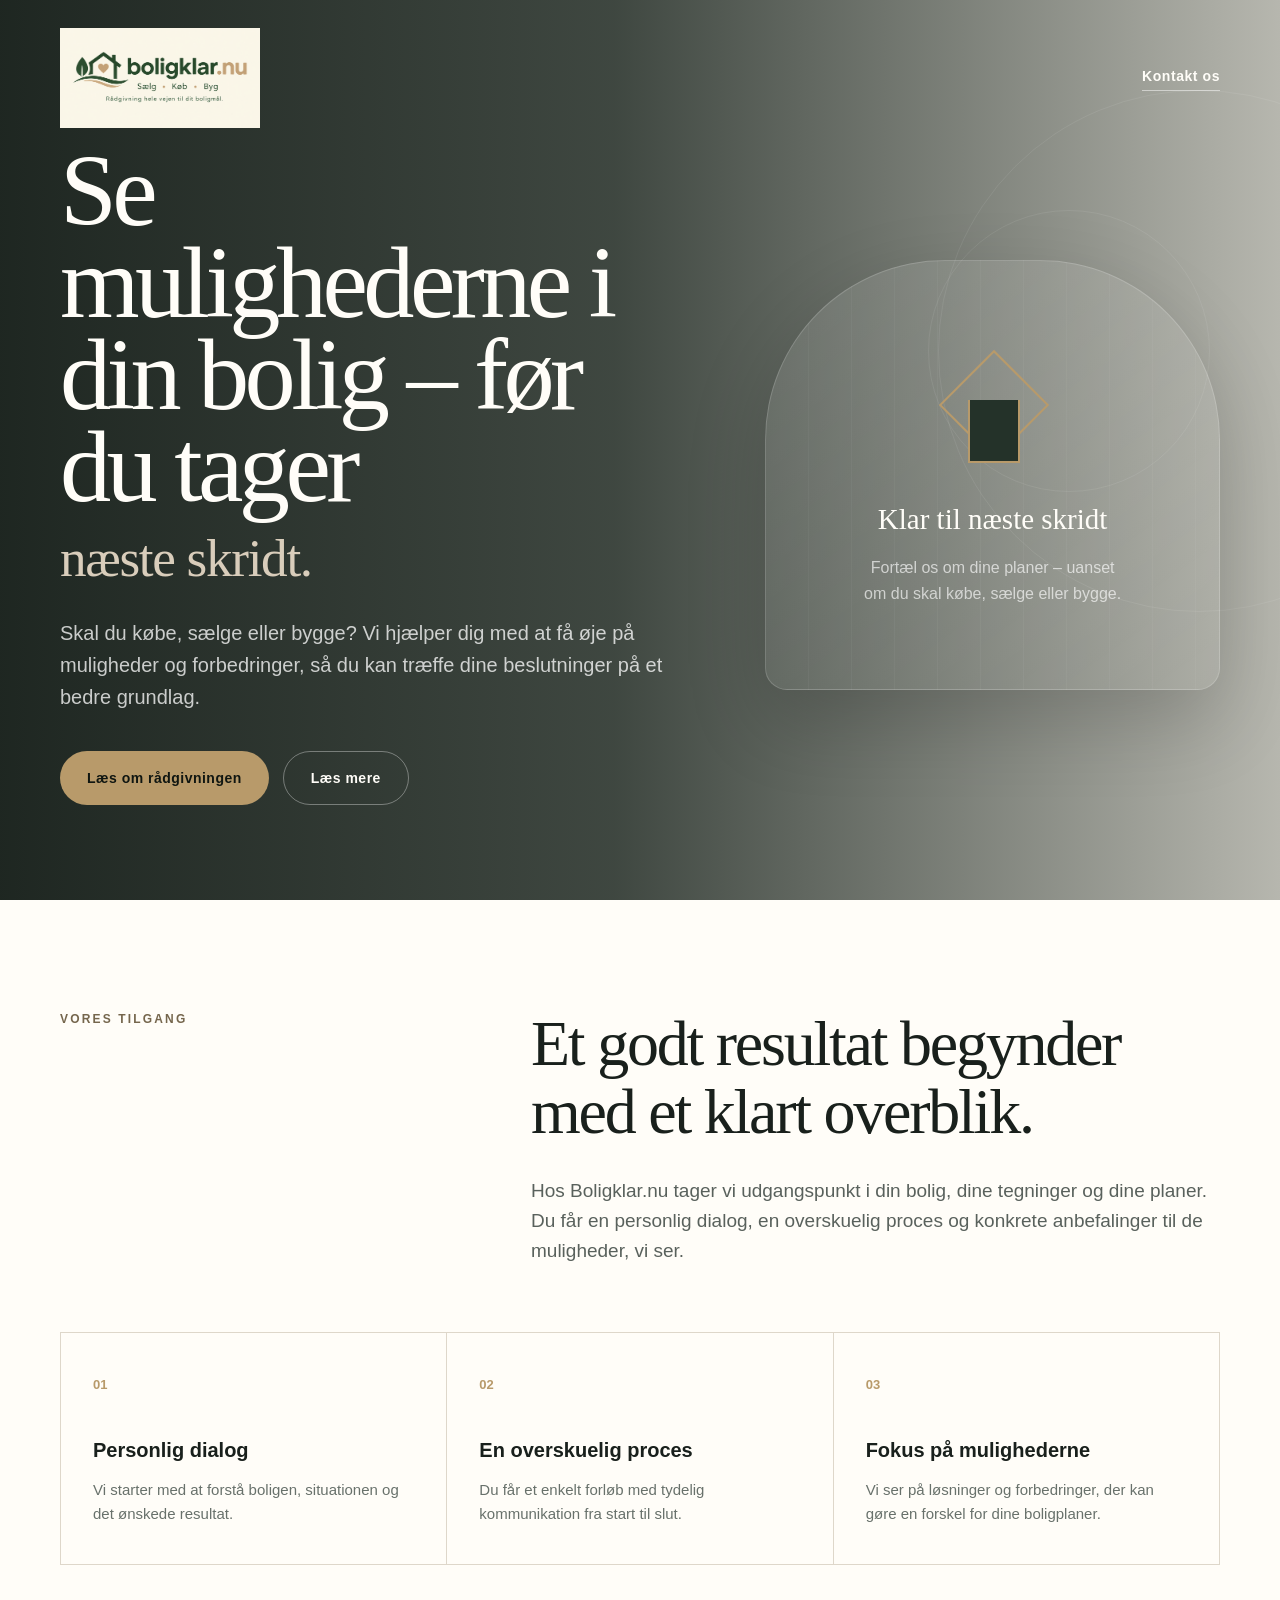
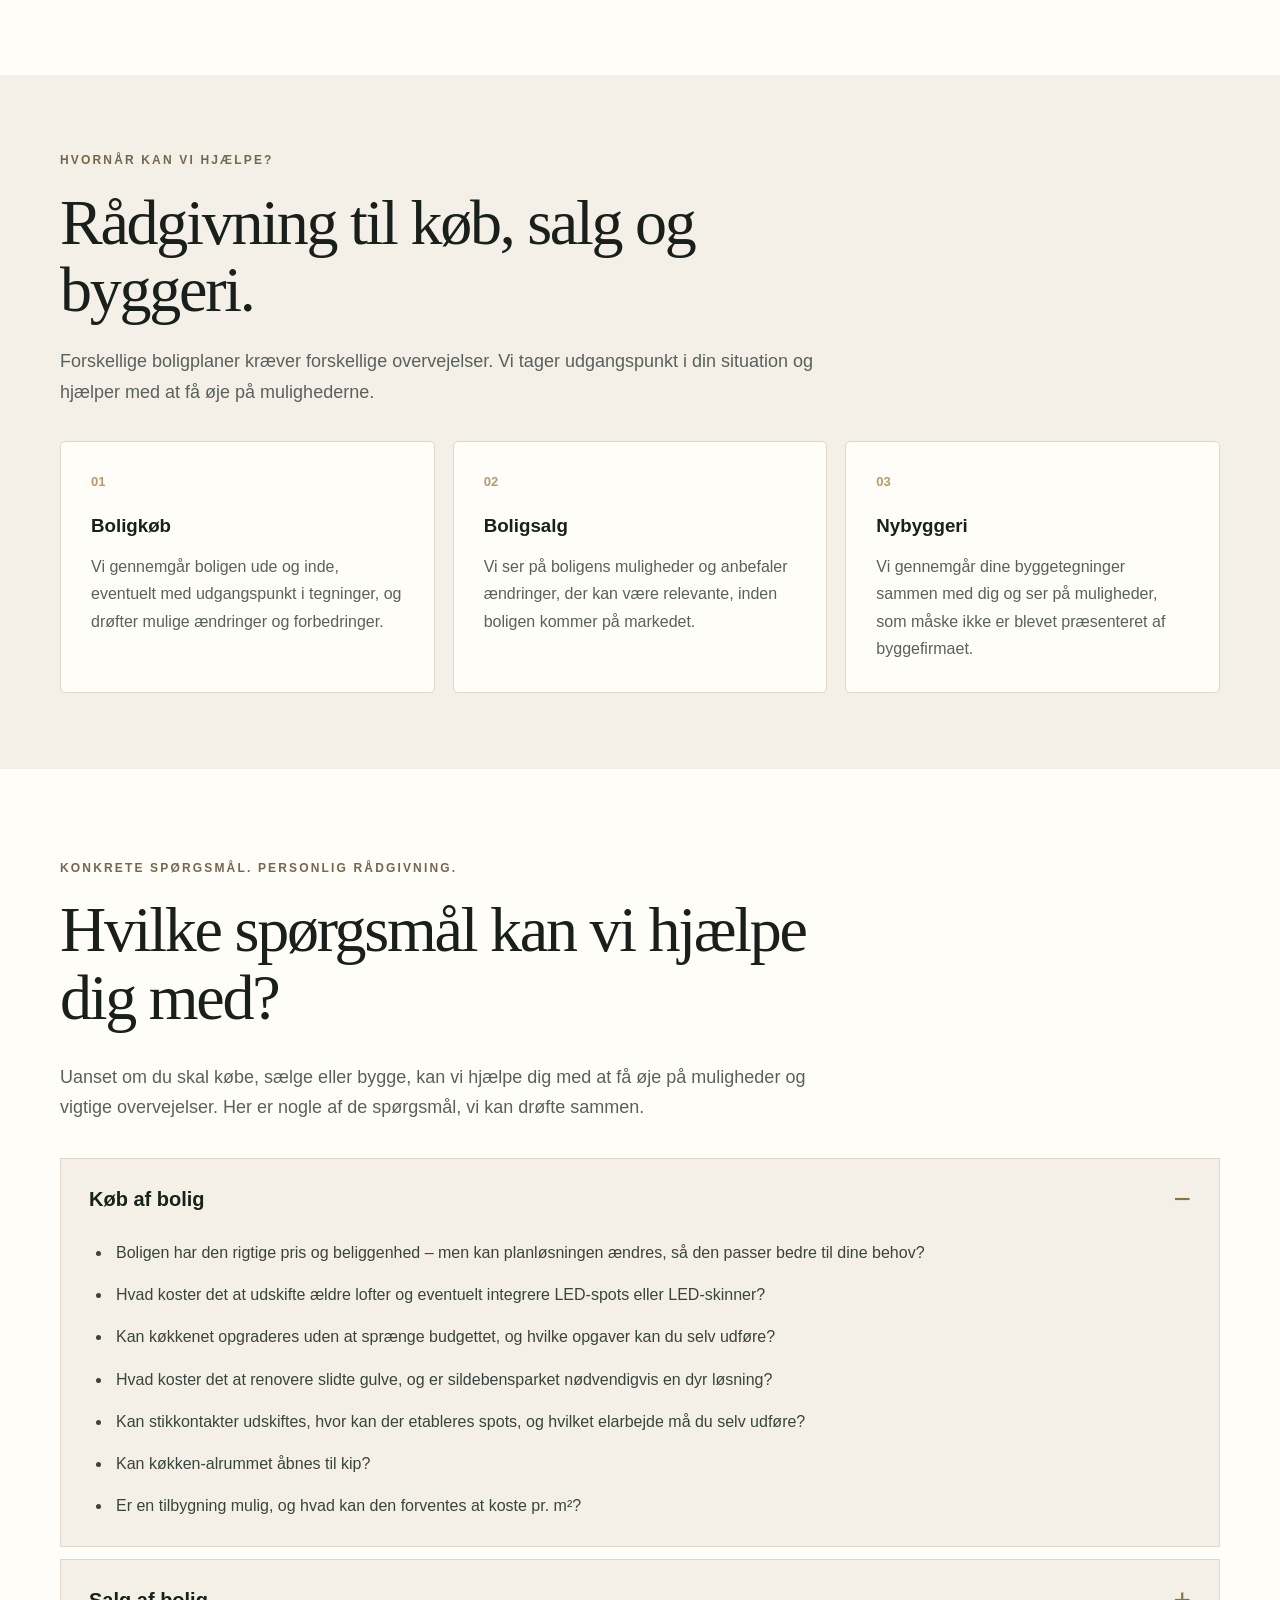
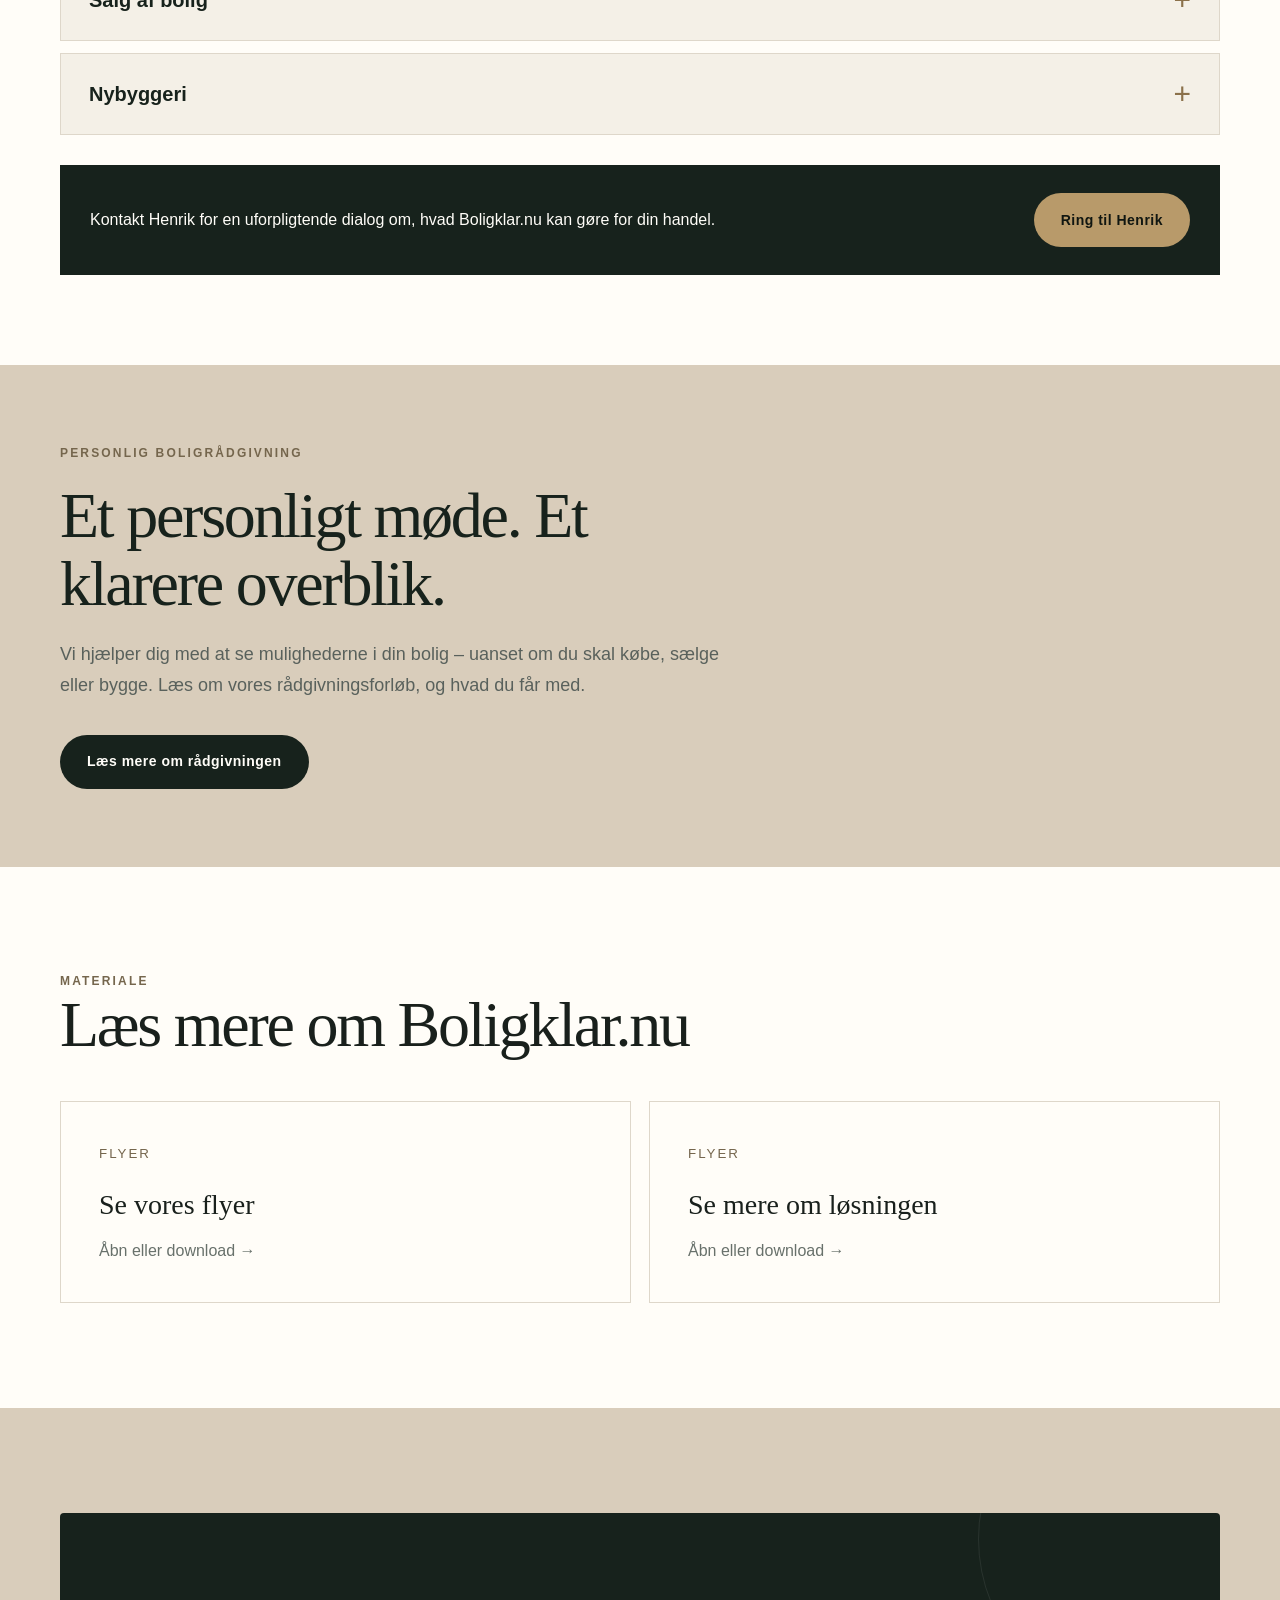
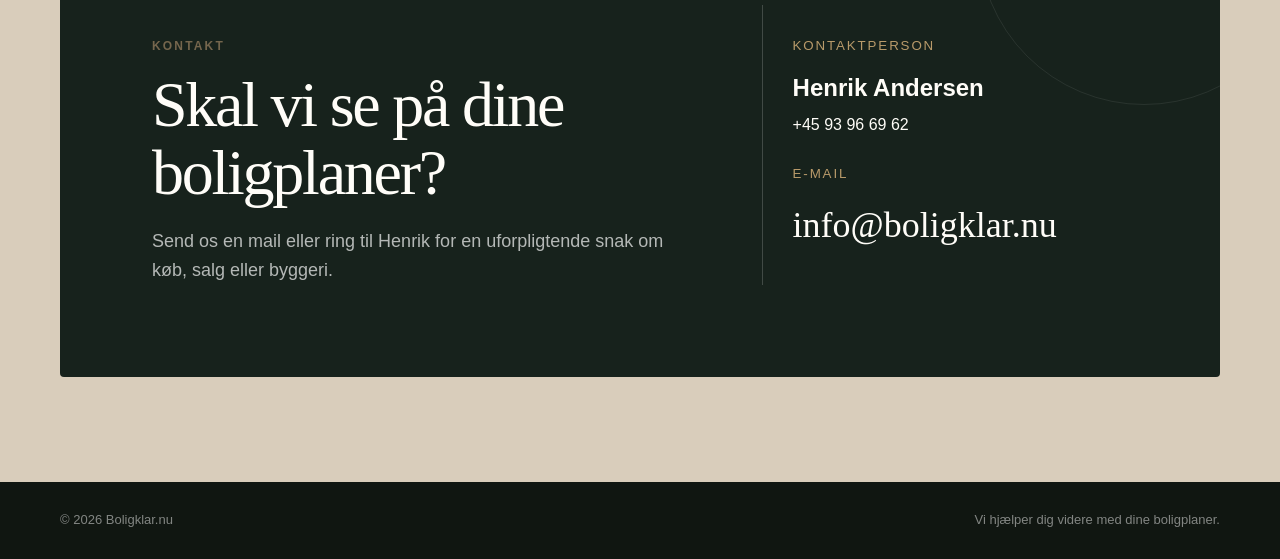
==== commit 6dd43465: "Update comments and structure in index.html" ====
--- a/index.html
+++ b/index.html
@@ -11,7 +11,7 @@
   <link rel="stylesheet" type="text/css" href="/css/style.css">
 
   <style>
-    /* Eksisterende styling bevares i style.css */
+    /* Nye sektioner – eksisterende styles i style.css bevares */
 
     .bk-services {
       padding: 76px 0;
@@ -52,7 +52,7 @@
       line-height: 1.7;
     }
 
-    /* Kort introduktion til rådgivningen – uden pris */
+    /* Rådgivningsafsnit – uden pris */
 
     .bk-package {
       padding: 78px 0;
@@ -86,7 +86,7 @@
       flex-wrap: wrap;
     }
 
-    /* Spørgsmål om køb, salg og nybyggeri */
+    /* Spørgsmål om køb, salg og byggeri */
 
     .bk-questions {
       padding: 90px 0;
@@ -237,26 +237,28 @@
 
 <body>
 
+  <!-- HEADER MED LOGO -->
+
   <header>
     <div class="container nav">
       <a href="#top" class="nav-img">
         <img src="images/Logo.png" alt="Boligklar.nu">
       </a>
 
-      <a class="nav-link" href="#kontakt">Kontakt os</a>
+      <a class="nav-link" href="#kontakt">
+        Kontakt os
+      </a>
     </div>
   </header>
 
   <main id="top">
 
-    <!-- HERO -->
+    <!-- HERO – EKSTRA BOLIGKLAR.NU-TEKST ER FJERNET -->
 
     <section class="hero">
       <div class="container hero-grid">
 
         <div>
-          <p class="kicker">Boligklar.nu</p>
-
           <h1>
             Se mulighederne i din bolig –
             før du tager <span>næste skridt.</span>
@@ -282,9 +284,7 @@
         <div class="hero-card" aria-label="Boligklar.nu">
           <div>
             <div class="house-mark" aria-hidden="true"></div>
-
             <strong>Klar til næste skridt</strong>
-
             <p>
               Fortæl os om dine planer –
               uanset om du skal købe, sælge eller bygge.
@@ -412,7 +412,6 @@
       <div class="container">
 
         <div class="bk-questions-head">
-
           <p class="section-label">
             Konkrete spørgsmål. Personlig rådgivning.
           </p>
@@ -425,11 +424,8 @@
             Uanset om du skal købe, sælge eller bygge,
             kan vi hjælpe dig med at få øje på muligheder
             og vigtige overvejelser.
-
-            Her er nogle af de spørgsmål,
-            vi kan drøfte sammen.
+            Her er nogle af de spørgsmål, vi kan drøfte sammen.
           </p>
-
         </div>
 
         <div class="bk-accordion">
@@ -574,7 +570,7 @@
       </div>
     </section>
 
-    <!-- RÅDGIVNING – UDEN PRIS -->
+    <!-- RÅDGIVNING – UDEN PRIS PÅ FORSIDEN -->
 
     <section class="bk-package"
              id="raadgivning"
@@ -595,7 +591,6 @@
             <p>
               Vi hjælper dig med at se mulighederne i din bolig –
               uanset om du skal købe, sælge eller bygge.
-
               Læs om vores rådgivningsforløb,
               og hvad du får med.
             </p>
@@ -617,7 +612,6 @@
       <div class="container">
 
         <p class="section-label">Materiale</p>
-
         <h2>Læs mere om Boligklar.nu</h2>
 
         <div class="download-grid">
@@ -626,7 +620,6 @@
              href="images/boligklar-flyer-1.png"
              target="_blank"
              rel="noopener">
-
             <small>Flyer</small>
             <h3>Se vores flyer</h3>
             <span>Åbn eller download →</span>
@@ -636,7 +629,6 @@
              href="images/boligklar-flyer-2.png"
              target="_blank"
              rel="noopener">
-
             <small>Flyer</small>
             <h3>Se mere om løsningen</h3>
             <span>Åbn eller download →</span>
@@ -694,15 +686,12 @@
 
   </main>
 
+  <!-- FOOTER -->
+
   <footer>
     <div class="container footer-row">
-      <span>
-        © <span id="year"></span> Boligklar.nu
-      </span>
-
-      <span>
-        Vi hjælper dig videre med dine boligplaner.
-      </span>
+      <span>© <span id="year"></span> Boligklar.nu</span>
+      <span>Vi hjælper dig videre med dine boligplaner.</span>
     </div>
   </footer>
 
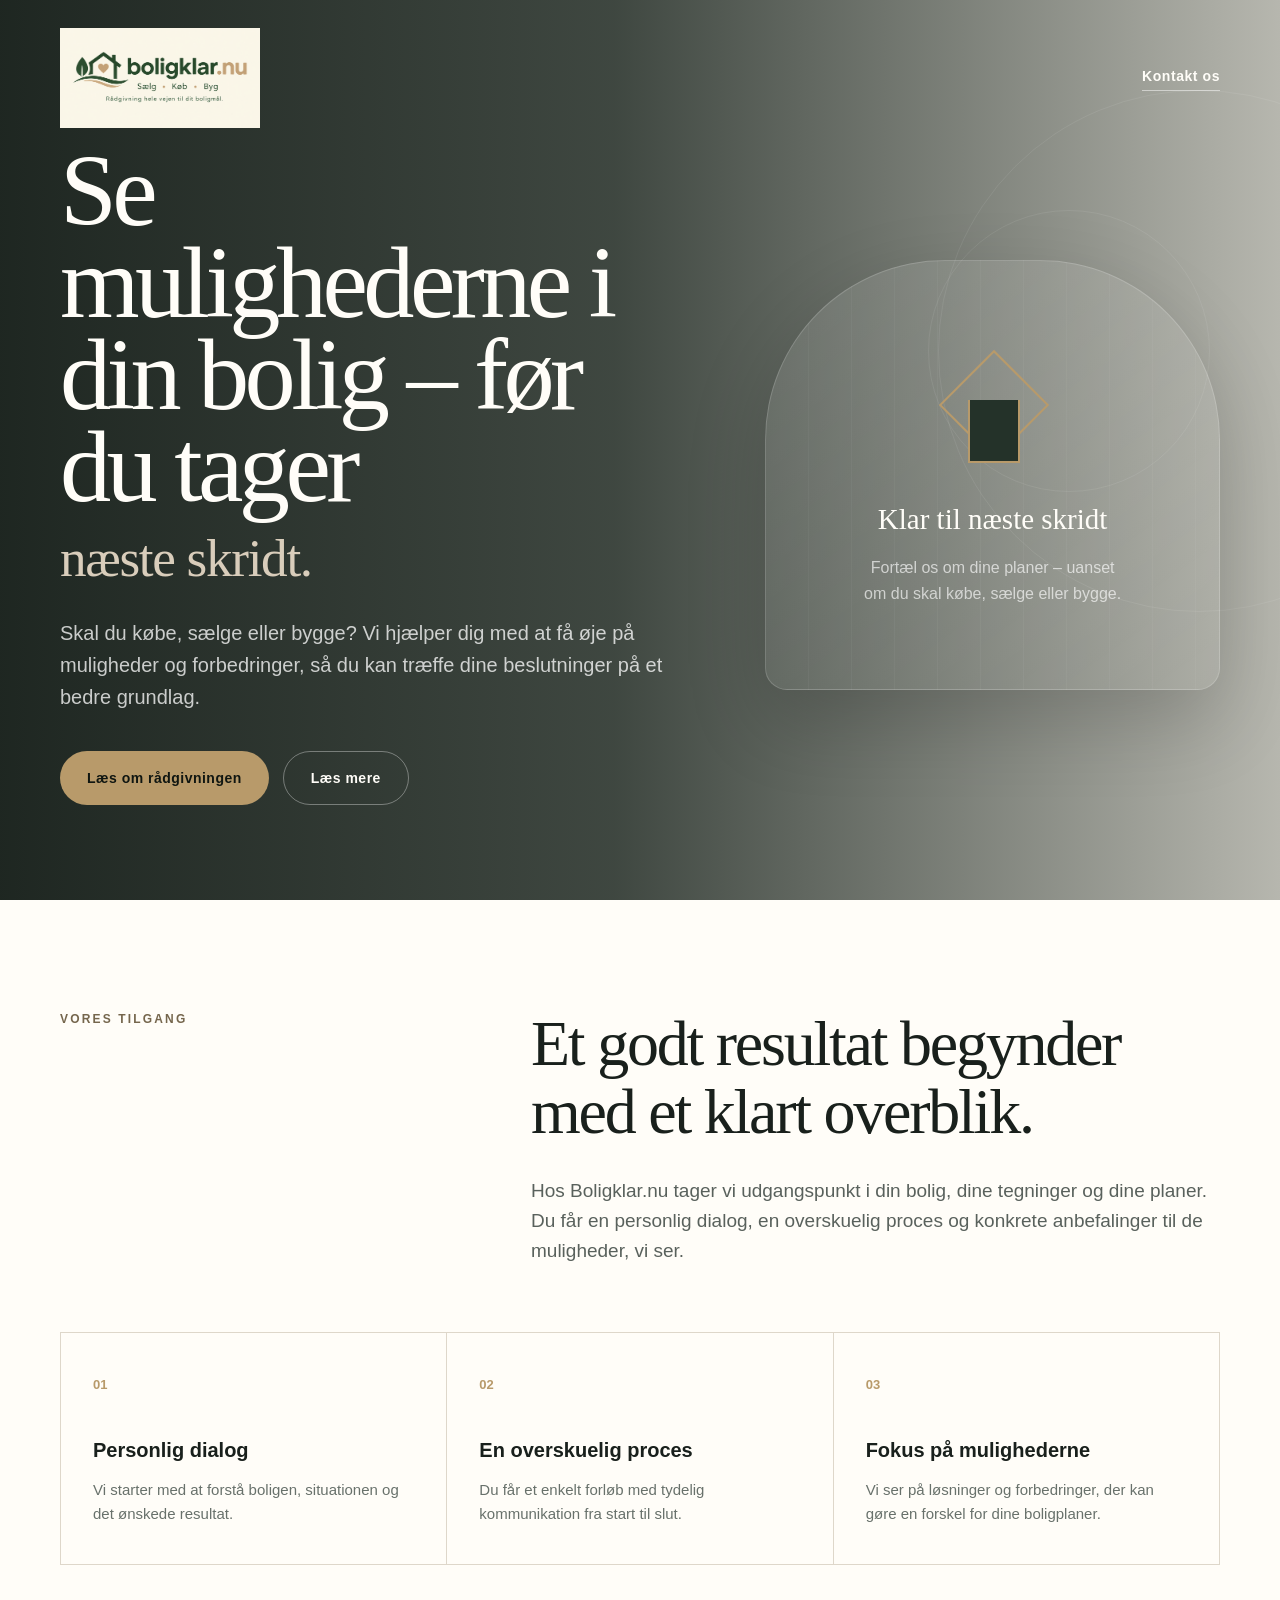
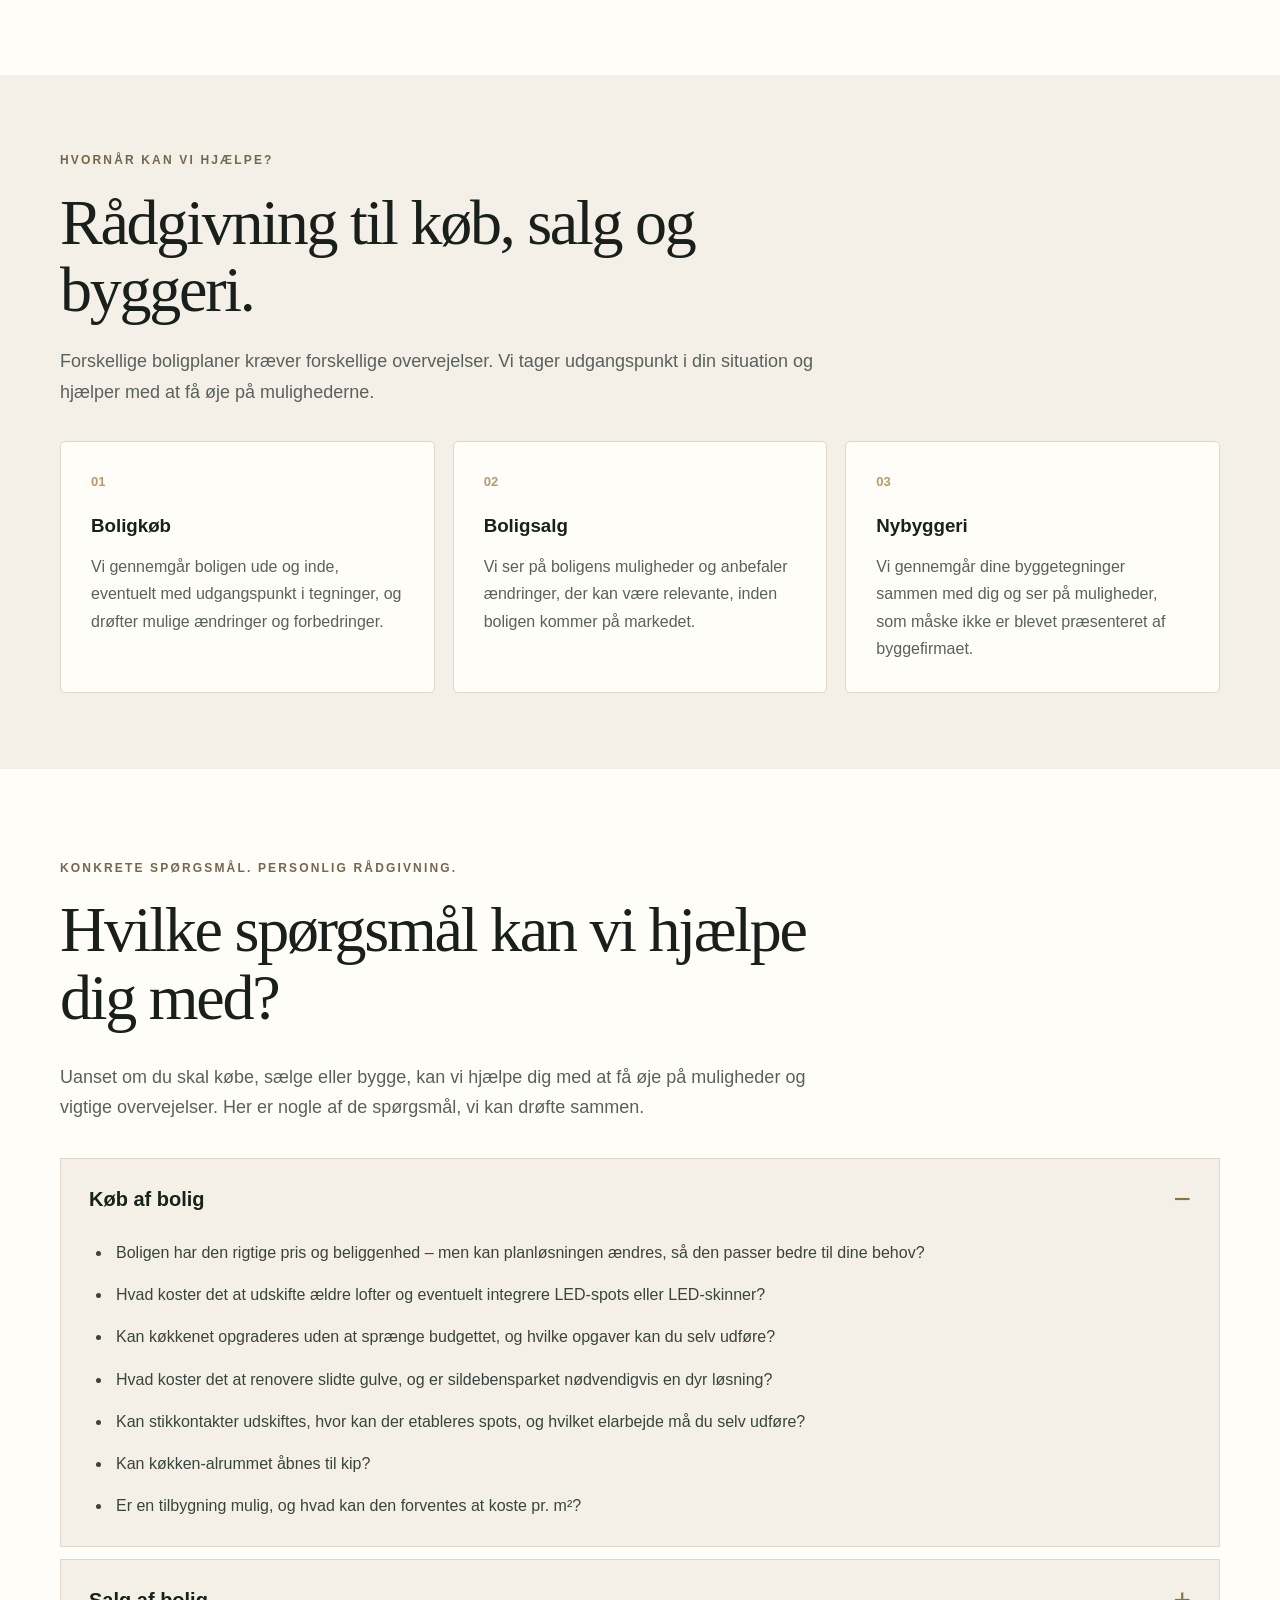
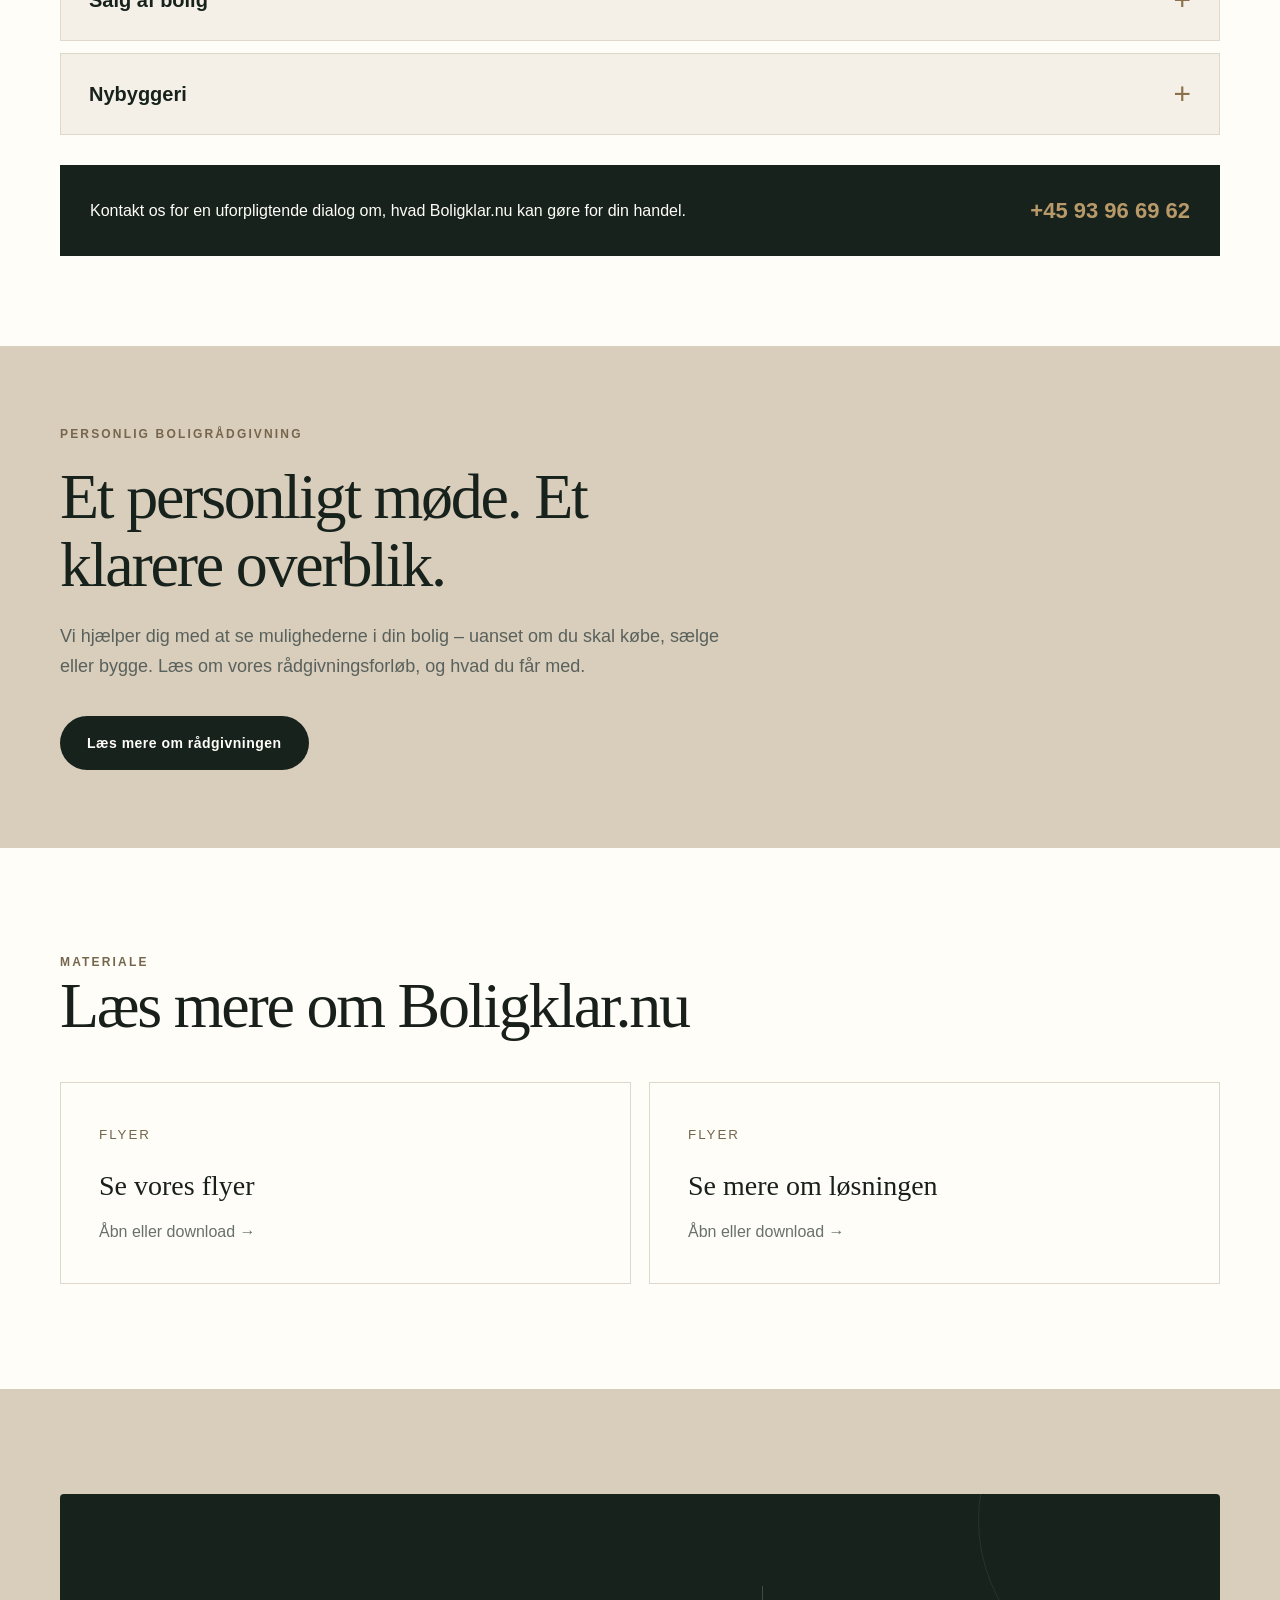
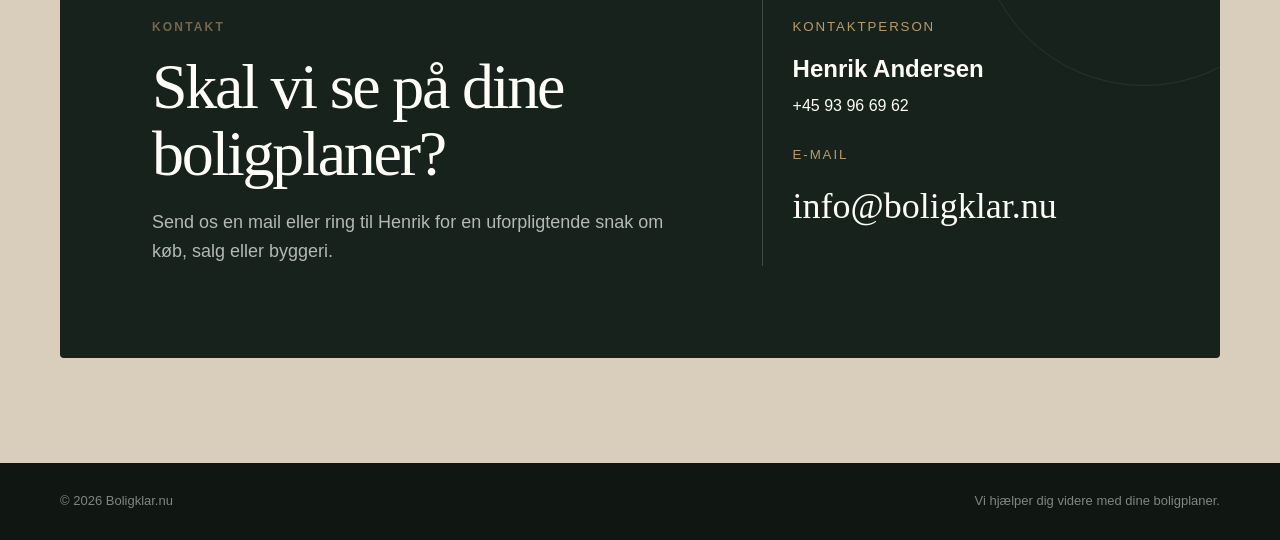
==== commit 35ca0cc6: "Refactor HTML comments and improve styling Updated comments and section labels for clarity and consi" ====
--- a/index.html
+++ b/index.html
@@ -6,12 +6,15 @@
   <meta name="viewport" content="width=device-width, initial-scale=1.0">
   <meta name="theme-color" content="#17221c">
   <meta name="description" content="Boligklar.nu tilbyder personlig boligrådgivning ved køb, salg og nybyggeri. Konsulentbesøg og rapport med anbefalinger.">
+
   <title>Boligklar.nu | Rådgivning ved boligkøb, boligsalg og nybyggeri</title>
+
   <link rel="icon" type="image/png" href="/favicon.ico">
   <link rel="stylesheet" type="text/css" href="/css/style.css">
 
   <style>
-    /* Nye sektioner – eksisterende styles i style.css bevares */
+
+    /* RÅDGIVNING TIL KØB, SALG OG NYBYGGERI */
 
     .bk-services {
       padding: 76px 0;
@@ -52,7 +55,7 @@
       line-height: 1.7;
     }
 
-    /* Rådgivningsafsnit – uden pris */
+    /* RÅDGIVNINGSAFSNIT – UDEN PRIS */
 
     .bk-package {
       padding: 78px 0;
@@ -86,7 +89,7 @@
       flex-wrap: wrap;
     }
 
-    /* Spørgsmål om køb, salg og byggeri */
+    /* SPØRGSMÅL OM KØB, SALG OG BYGGERI */
 
     .bk-questions {
       padding: 90px 0;
@@ -168,6 +171,8 @@
       line-height: 1.7;
     }
 
+    /* KONTAKTFELT UNDER SPØRGSMÅL */
+
     .bk-questions-cta {
       margin-top: 30px;
       padding: 28px 30px;
@@ -181,13 +186,28 @@
 
     .bk-questions-cta p {
       max-width: 660px;
-    }
-
-    .bk-questions-cta .button {
+      margin: 0;
+      line-height: 1.7;
+    }
+
+    .bk-questions-phone {
+      color: #b89a6a;
+      font-size: 22px;
+      font-weight: 600;
+      text-decoration: none;
+      white-space: nowrap;
       flex-shrink: 0;
     }
 
+    .bk-questions-phone:hover {
+      text-decoration: underline;
+      text-underline-offset: 5px;
+    }
+
+    /* MOBILVERSION */
+
     @media (max-width: 760px) {
+
       .bk-services,
       .bk-package {
         padding: 52px 0;
@@ -226,12 +246,16 @@
         flex-direction: column;
         align-items: stretch;
         padding: 24px;
-      }
-
-      .bk-questions-cta .button {
-        text-align: center;
-      }
-    }
+        gap: 16px;
+      }
+
+      .bk-questions-phone {
+        font-size: 22px;
+        align-self: flex-start;
+      }
+
+    }
+
   </style>
 </head>
 
@@ -241,6 +265,7 @@
 
   <header>
     <div class="container nav">
+
       <a href="#top" class="nav-img">
         <img src="images/Logo.png" alt="Boligklar.nu">
       </a>
@@ -248,17 +273,19 @@
       <a class="nav-link" href="#kontakt">
         Kontakt os
       </a>
+
     </div>
   </header>
 
   <main id="top">
 
-    <!-- HERO – EKSTRA BOLIGKLAR.NU-TEKST ER FJERNET -->
+    <!-- HERO -->
 
     <section class="hero">
       <div class="container hero-grid">
 
         <div>
+
           <h1>
             Se mulighederne i din bolig –
             før du tager <span>næste skridt.</span>
@@ -271,6 +298,7 @@
           </p>
 
           <div class="actions">
+
             <a class="button button-primary" href="#raadgivning">
               Læs om rådgivningen
             </a>
@@ -278,18 +306,26 @@
             <a class="button button-secondary" href="#mere">
               Læs mere
             </a>
+
           </div>
+
         </div>
 
         <div class="hero-card" aria-label="Boligklar.nu">
+
           <div>
+
             <div class="house-mark" aria-hidden="true"></div>
+
             <strong>Klar til næste skridt</strong>
+
             <p>
               Fortæl os om dine planer –
               uanset om du skal købe, sælge eller bygge.
             </p>
+
           </div>
+
         </div>
 
       </div>
@@ -301,10 +337,14 @@
       <div class="container">
 
         <div class="section-grid">
+
           <p class="section-label">Vores tilgang</p>
 
           <div>
-            <h2>Et godt resultat begynder med et klart overblik.</h2>
+
+            <h2>
+              Et godt resultat begynder med et klart overblik.
+            </h2>
 
             <p class="body-copy">
               Hos Boligklar.nu tager vi udgangspunkt i din bolig,
@@ -312,49 +352,68 @@
               Du får en personlig dialog, en overskuelig proces
               og konkrete anbefalinger til de muligheder, vi ser.
             </p>
+
           </div>
+
         </div>
 
         <div class="principles">
 
           <article class="principle">
+
             <span class="number">01</span>
+
             <h3>Personlig dialog</h3>
+
             <p>
               Vi starter med at forstå boligen,
               situationen og det ønskede resultat.
             </p>
+
           </article>
 
           <article class="principle">
+
             <span class="number">02</span>
+
             <h3>En overskuelig proces</h3>
+
             <p>
               Du får et enkelt forløb med tydelig kommunikation
               fra start til slut.
             </p>
+
           </article>
 
           <article class="principle">
+
             <span class="number">03</span>
+
             <h3>Fokus på mulighederne</h3>
+
             <p>
               Vi ser på løsninger og forbedringer,
               der kan gøre en forskel for dine boligplaner.
             </p>
+
           </article>
 
         </div>
+
       </div>
     </section>
 
     <!-- KØB, SALG OG NYBYGGERI -->
 
     <section class="bk-services" aria-labelledby="bk-services-title">
+
       <div class="container">
 
         <div class="bk-services-intro">
-          <p class="section-label">Hvornår kan vi hjælpe?</p>
+
+          <p class="section-label">
+            Hvornår kan vi hjælpe?
+          </p>
 
           <h2 id="bk-services-title">
             Rådgivning til køb, salg og byggeri.
@@ -365,41 +424,55 @@
             Vi tager udgangspunkt i din situation og hjælper
             med at få øje på mulighederne.
           </p>
+
         </div>
 
         <div class="bk-service-grid">
 
           <article class="bk-service">
+
             <span class="number">01</span>
+
             <h3>Boligkøb</h3>
+
             <p>
               Vi gennemgår boligen ude og inde,
               eventuelt med udgangspunkt i tegninger,
               og drøfter mulige ændringer og forbedringer.
             </p>
+
           </article>
 
           <article class="bk-service">
+
             <span class="number">02</span>
+
             <h3>Boligsalg</h3>
+
             <p>
               Vi ser på boligens muligheder og anbefaler ændringer,
               der kan være relevante,
               inden boligen kommer på markedet.
             </p>
+
           </article>
 
           <article class="bk-service">
+
             <span class="number">03</span>
+
             <h3>Nybyggeri</h3>
+
             <p>
               Vi gennemgår dine byggetegninger sammen med dig
               og ser på muligheder,
               som måske ikke er blevet præsenteret af byggefirmaet.
             </p>
+
           </article>
 
         </div>
+
       </div>
     </section>
 
@@ -412,6 +485,7 @@
       <div class="container">
 
         <div class="bk-questions-head">
+
           <p class="section-label">
             Konkrete spørgsmål. Personlig rådgivning.
           </p>
@@ -426,17 +500,21 @@
             og vigtige overvejelser.
             Her er nogle af de spørgsmål, vi kan drøfte sammen.
           </p>
+
         </div>
 
         <div class="bk-accordion">
 
-          <!-- KØB -->
+          <!-- KØB AF BOLIG -->
 
           <details open>
+
             <summary>Køb af bolig</summary>
 
             <div class="bk-question-content">
+
               <ul>
+
                 <li>
                   Boligen har den rigtige pris og beliggenhed –
                   men kan planløsningen ændres,
@@ -472,17 +550,23 @@
                   Er en tilbygning mulig,
                   og hvad kan den forventes at koste pr. m²?
                 </li>
+
               </ul>
+
             </div>
+
           </details>
 
-          <!-- SALG -->
+          <!-- SALG AF BOLIG -->
 
           <details>
+
             <summary>Salg af bolig</summary>
 
             <div class="bk-question-content">
+
               <ul>
+
                 <li>
                   Hvor meget bør du rydde op eller fjerne
                   inden fotografering og fremvisning?
@@ -507,17 +591,23 @@
                 <li>
                   Hvilken betydning har overtagelsesdatoen for et salg?
                 </li>
+
               </ul>
+
             </div>
+
           </details>
 
           <!-- NYBYGGERI -->
 
           <details>
+
             <summary>Nybyggeri</summary>
 
             <div class="bk-question-content">
+
               <ul>
+
                 <li>
                   Er det Wi-Fi, der følger med huset,
                   tilstrækkeligt, og kan ekstra adgangspunkter skjules?
@@ -550,27 +640,38 @@
                   Bør du vælge døre med ekstra lydisolering
                   eller lydisolerende glas i vinduerne?
                 </li>
+
               </ul>
+
             </div>
+
           </details>
 
         </div>
 
+        <!-- OPDATERET KONTAKTFELT UDEN KNAP -->
+
         <div class="bk-questions-cta">
+
           <p>
-            Kontakt Henrik for en uforpligtende dialog om,
+            Kontakt os for en uforpligtende dialog om,
             hvad Boligklar.nu kan gøre for din handel.
           </p>
 
-          <a class="button button-primary" href="tel:+4593966962">
-            Ring til Henrik
+          <a class="bk-questions-phone"
+             href="tel:+4593966962"
+             aria-label="Ring på telefon 93 96 69 62">
+
+            +45 93 96 69 62
+
           </a>
+
         </div>
 
       </div>
     </section>
 
-    <!-- RÅDGIVNING – UDEN PRIS PÅ FORSIDEN -->
+    <!-- PERSONLIG BOLIGRÅDGIVNING – UDEN PRIS -->
 
     <section class="bk-package"
              id="raadgivning"
@@ -579,7 +680,9 @@
       <div class="container">
 
         <div class="bk-package-heading">
+
           <div>
+
             <p class="section-label">
               Personlig boligrådgivning
             </p>
@@ -594,13 +697,17 @@
               Læs om vores rådgivningsforløb,
               og hvad du får med.
             </p>
+
           </div>
+
         </div>
 
         <div class="bk-package-actions">
+
           <a class="button button-primary" href="raadgivning.html">
             Læs mere om rådgivningen
           </a>
+
         </div>
 
       </div>
@@ -609,9 +716,11 @@
     <!-- FLYERS -->
 
     <section class="downloads" id="flyers">
+
       <div class="container">
 
         <p class="section-label">Materiale</p>
+
         <h2>Læs mere om Boligklar.nu</h2>
 
         <div class="download-grid">
@@ -620,32 +729,43 @@
              href="images/boligklar-flyer-1.png"
              target="_blank"
              rel="noopener">
+
             <small>Flyer</small>
+
             <h3>Se vores flyer</h3>
+
             <span>Åbn eller download →</span>
+
           </a>
 
           <a class="download-card"
              href="images/boligklar-flyer-2.png"
              target="_blank"
              rel="noopener">
+
             <small>Flyer</small>
+
             <h3>Se mere om løsningen</h3>
+
             <span>Åbn eller download →</span>
+
           </a>
 
         </div>
+
       </div>
     </section>
 
     <!-- KONTAKT -->
 
     <section class="contact" id="kontakt">
+
       <div class="container">
 
         <div class="contact-box">
 
           <div>
+
             <p class="section-label">Kontakt</p>
 
             <h2>Skal vi se på dine boligplaner?</h2>
@@ -654,6 +774,7 @@
               Send os en mail eller ring til Henrik
               for en uforpligtende snak om køb, salg eller byggeri.
             </p>
+
           </div>
 
           <div class="contact-card">
@@ -665,20 +786,27 @@
             </p>
 
             <p style="margin-bottom: 25px;">
+
               <a href="tel:+4593966962"
                  style="color: inherit; text-decoration: none;">
+
                 +45 93 96 69 62
+
               </a>
+
             </p>
 
             <small>E-mail</small>
 
             <a class="email"
                href="mailto:info@boligklar.nu?subject=Foresp%C3%B8rgsel%20fra%20boligklar.nu">
+
               info@boligklar.nu
+
             </a>
 
           </div>
+
         </div>
 
       </div>
@@ -689,11 +817,22 @@
   <!-- FOOTER -->
 
   <footer>
+
     <div class="container footer-row">
-      <span>© <span id="year"></span> Boligklar.nu</span>
-      <span>Vi hjælper dig videre med dine boligplaner.</span>
+
+      <span>
+        © <span id="year"></span> Boligklar.nu
+      </span>
+
+      <span>
+        Vi hjælper dig videre med dine boligplaner.
+      </span>
+
     </div>
+
   </footer>
+
+  <!-- CLOUDFLARE ANALYTICS -->
 
   <script
     type="module"
--- a/css/style.css
+++ b/css/style.css
@@ -620,3 +620,119 @@
     padding: 22px;
   }
 }
+
+
+/* =========================================
+   BOLIGKLAR.NU – RETTET MOBILVERSION
+   ========================================= */
+
+@media (max-width: 850px) {
+
+  /* Logo og header */
+
+  body:has(.hero) > header {
+    position: absolute;
+    inset: 0 0 auto 0;
+    padding: 24px 0 0;
+    z-index: 10;
+  }
+
+  body:has(.hero) .nav {
+    height: auto;
+    justify-content: center;
+    align-items: center;
+  }
+
+  body:has(.hero) .nav-img {
+    display: block;
+    width: 170px;
+    max-width: 65%;
+    height: auto;
+    margin: 0 auto;
+  }
+
+  body:has(.hero) .nav-img img {
+    display: block;
+    width: 100%;
+    height: auto;
+  }
+
+  body:has(.hero) .nav-link {
+    display: none;
+  }
+
+  /* Afstand mellem logo og overskrift */
+
+  body .hero {
+    padding-top: 150px;
+    padding-bottom: 65px;
+    min-height: auto;
+    align-items: start;
+  }
+
+  body .hero-grid {
+    grid-template-columns: 1fr;
+    gap: 45px;
+    align-items: start;
+  }
+
+  /* Overskrift */
+
+  body .hero h1 {
+    font-size: clamp(36px, 10vw, 54px);
+    line-height: 1.06;
+    letter-spacing: -.035em;
+    margin: 0;
+    overflow-wrap: normal;
+  }
+
+  body .hero h1 span {
+    font-size: .72em;
+    line-height: 1.15;
+    margin-top: 12px;
+    color: var(--sand);
+  }
+
+  /* Introduktionstekst */
+
+  body .hero .lead {
+    font-size: 17px;
+    line-height: 1.7;
+    margin: 26px 0 30px;
+  }
+
+  /* Knapper */
+
+  body .hero .actions {
+    display: flex;
+    flex-direction: column;
+    gap: 12px;
+  }
+
+  body .hero .actions .button {
+    width: 100%;
+    min-height: 54px;
+    text-align: center;
+  }
+
+}
+
+/* Ekstra tilpasning til mindre mobiltelefoner */
+
+@media (max-width: 520px) {
+
+  body .hero .container {
+    width: calc(100% - 36px);
+  }
+
+  body .hero h1 {
+    font-size: clamp(32px, 9.8vw, 46px);
+    line-height: 1.06;
+  }
+
+  body .hero-card {
+    min-height: 280px;
+    padding: 35px 24px;
+  }
+
+}
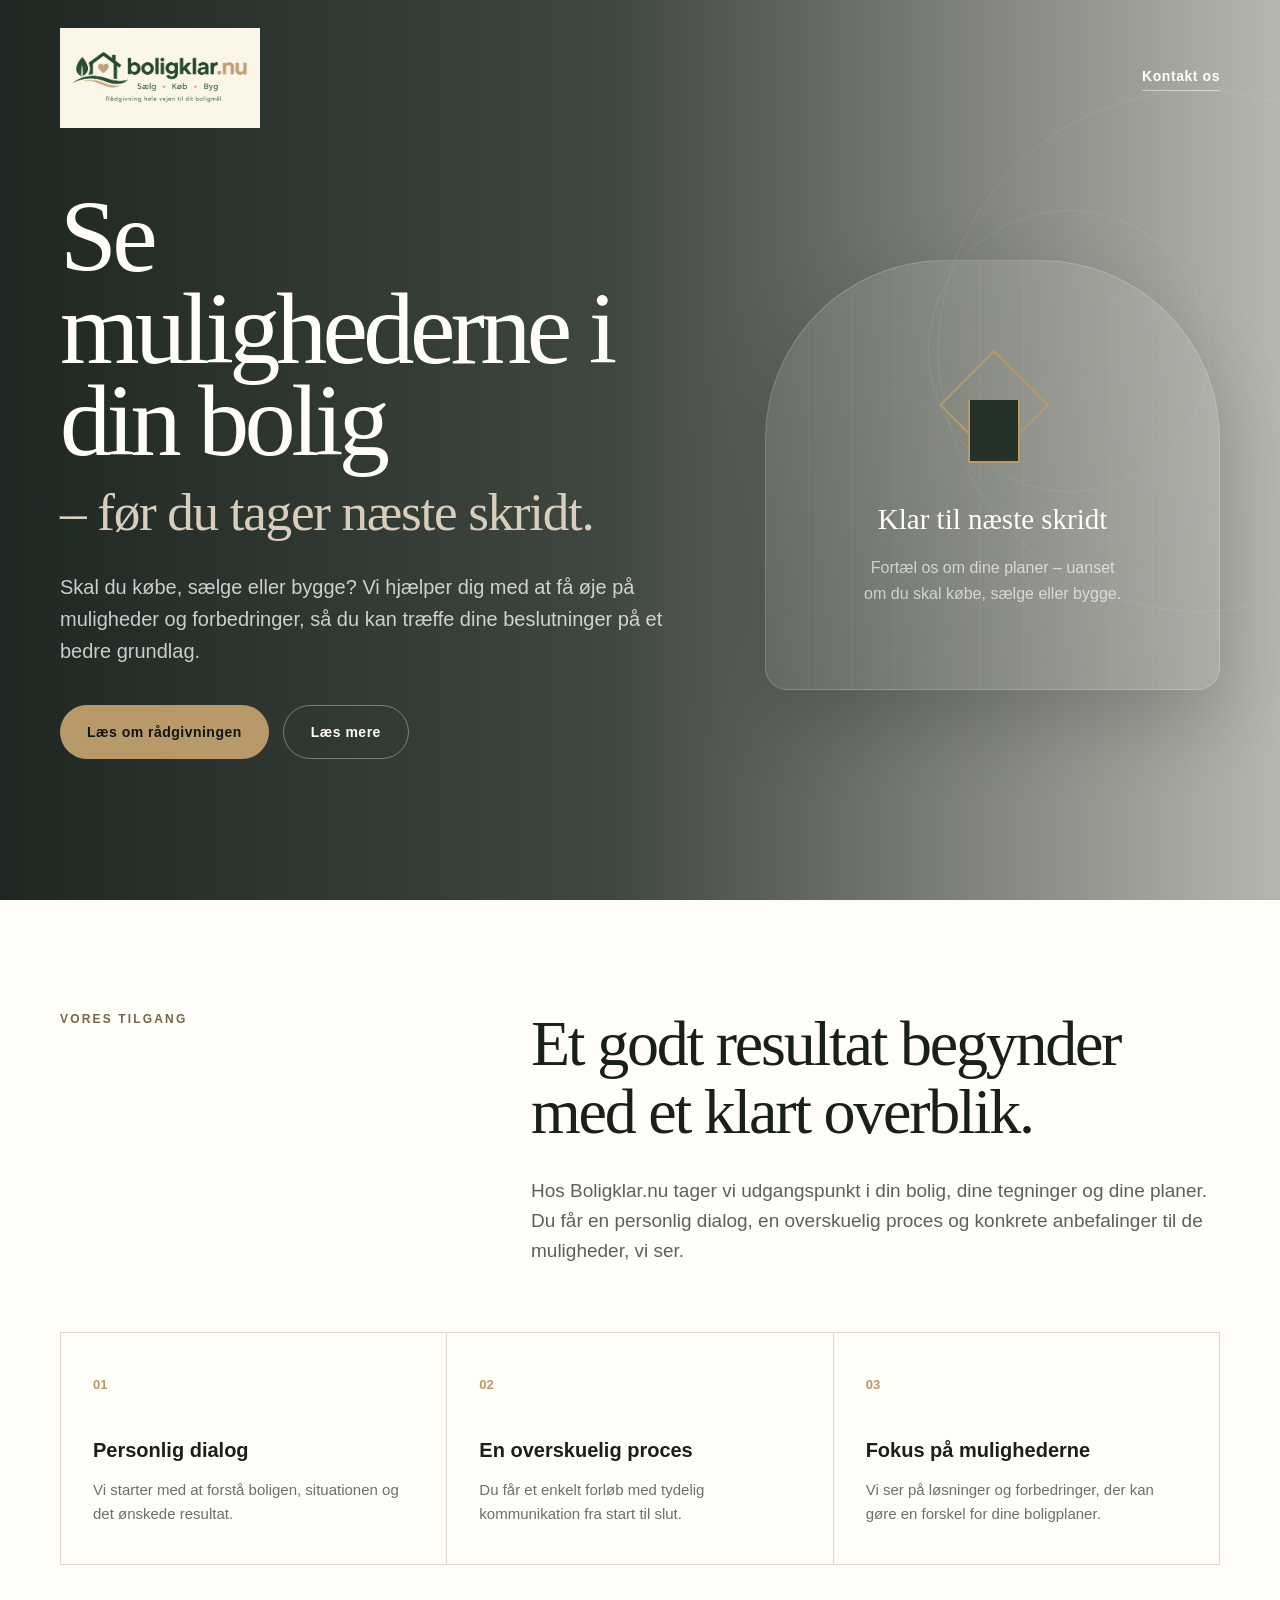
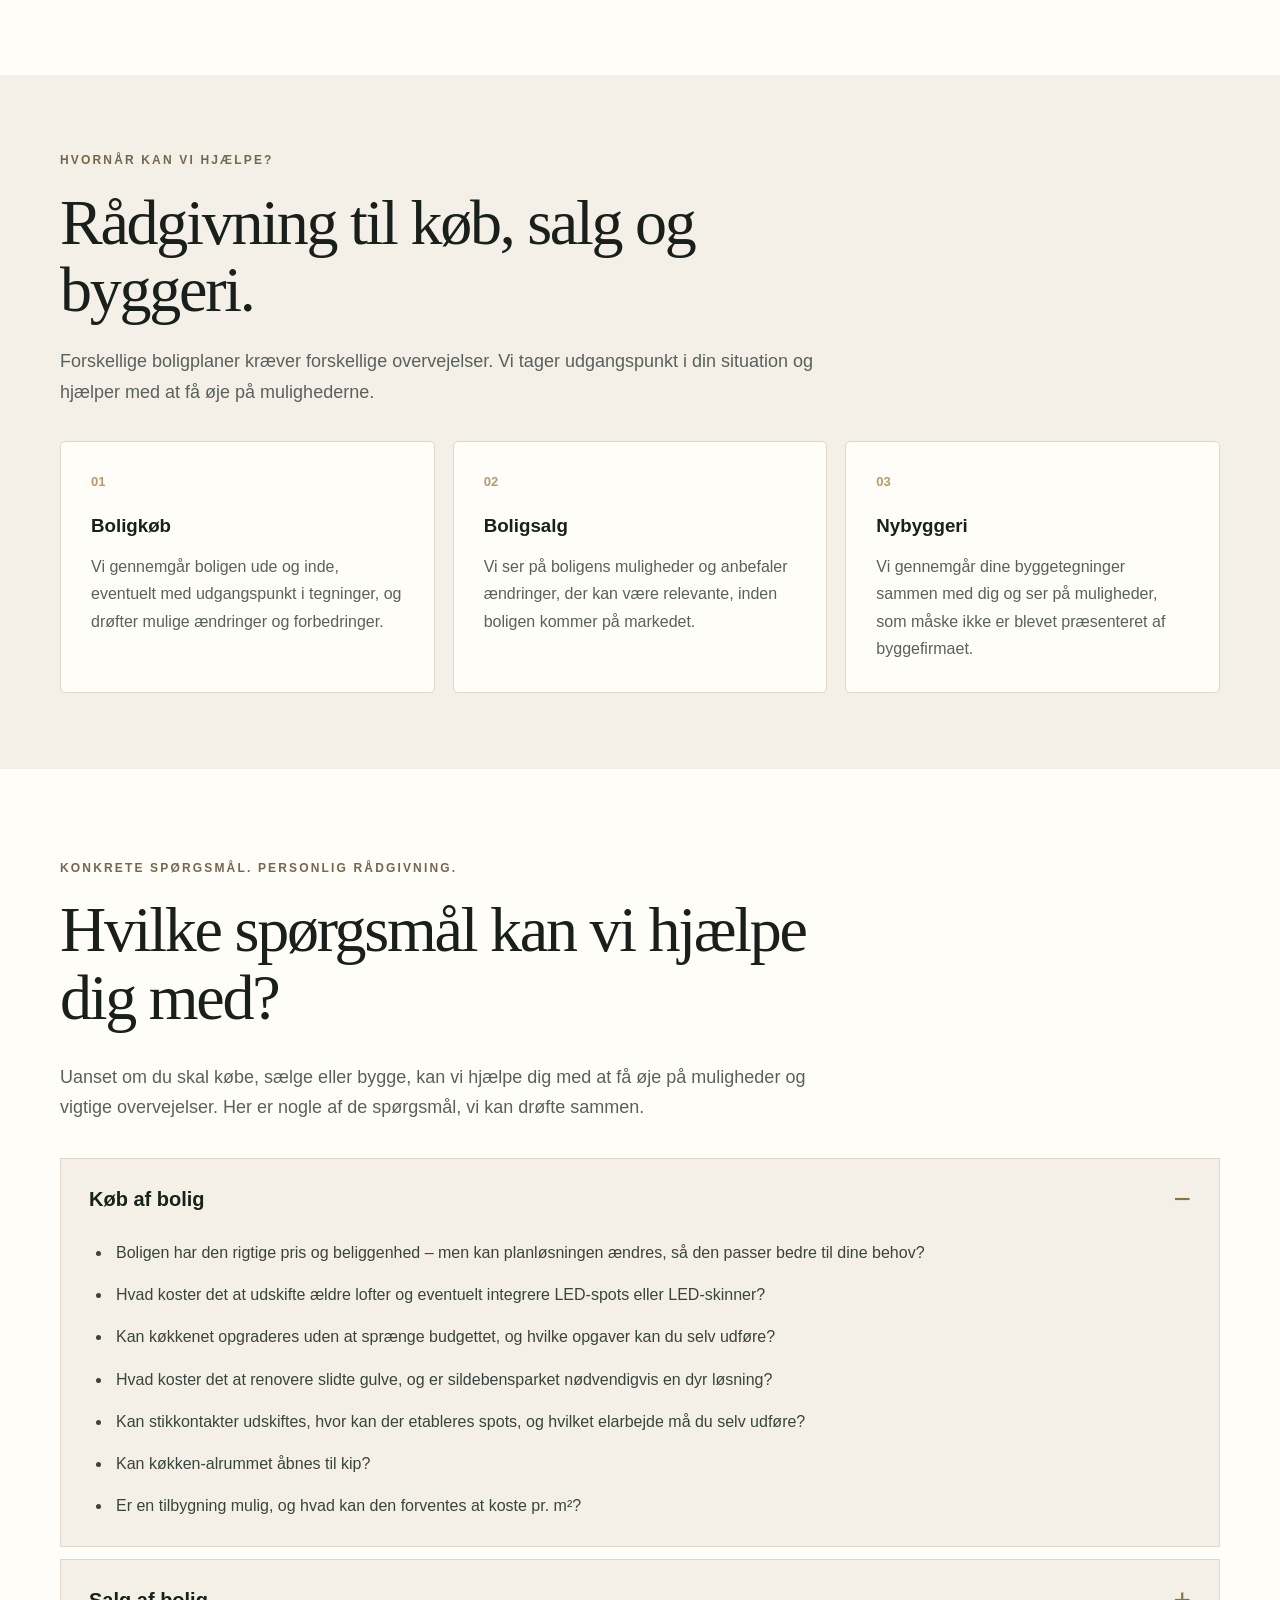
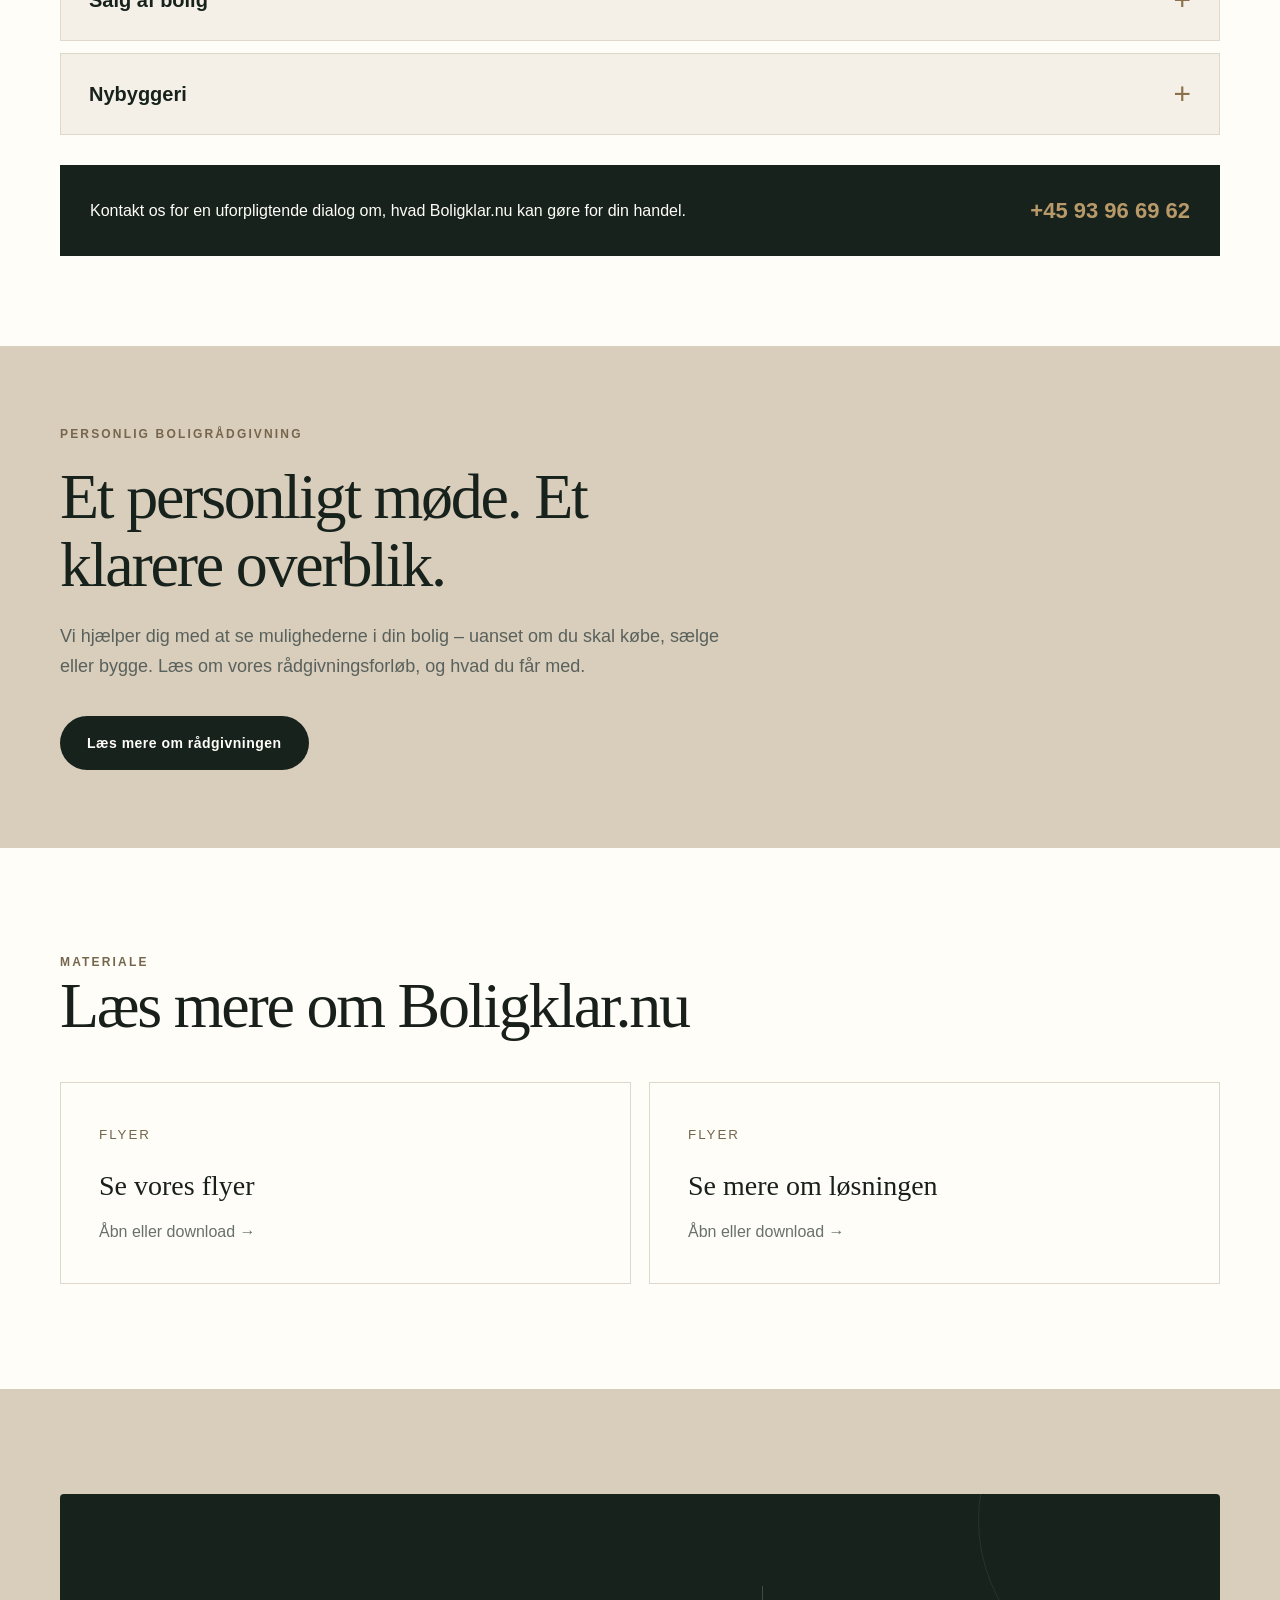
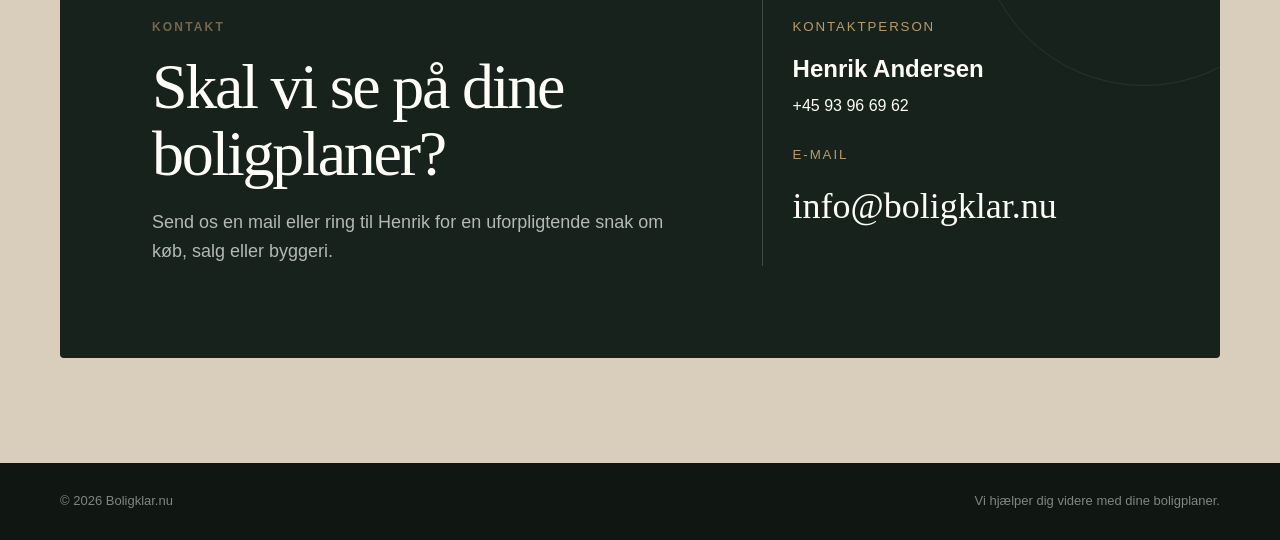
==== commit 82124f1c: "Revise hero heading and mobile styles Updated hero section heading and adjusted styles for mobile vi" ====
--- a/index.html
+++ b/index.html
@@ -53,6 +53,12 @@
     .bk-service p {
       margin: 0;
       line-height: 1.7;
+    }
+
+    /* HERO – AFSLUTTENDE OVERSKRIFT */
+
+    body .hero h1 span {
+      display: block;
     }
 
     /* RÅDGIVNINGSAFSNIT – UDEN PRIS */
@@ -208,6 +214,17 @@
 
     @media (max-width: 760px) {
 
+      /* Hele den sandfarvede sætning på én linje */
+
+      body .hero h1 span {
+        display: block;
+        font-size: clamp(15px, 5.2vw, 28px);
+        line-height: 1.2;
+        white-space: nowrap;
+        margin-top: 12px;
+        color: var(--sand, #d9cdbb);
+      }
+
       .bk-services,
       .bk-package {
         padding: 52px 0;
@@ -279,7 +296,7 @@
 
   <main id="top">
 
-    <!-- HERO -->
+    <!-- HERO MED OPDATERET OVERSKRIFT -->
 
     <section class="hero">
       <div class="container hero-grid">
@@ -287,8 +304,8 @@
         <div>
 
           <h1>
-            Se mulighederne i din bolig –
-            før du tager <span>næste skridt.</span>
+            Se mulighederne i din bolig
+            <span>– før du tager næste skridt.</span>
           </h1>
 
           <p class="lead">
@@ -649,7 +666,7 @@
 
         </div>
 
-        <!-- OPDATERET KONTAKTFELT UDEN KNAP -->
+        <!-- KONTAKTFELT UDEN KNAP -->
 
         <div class="bk-questions-cta">
 
